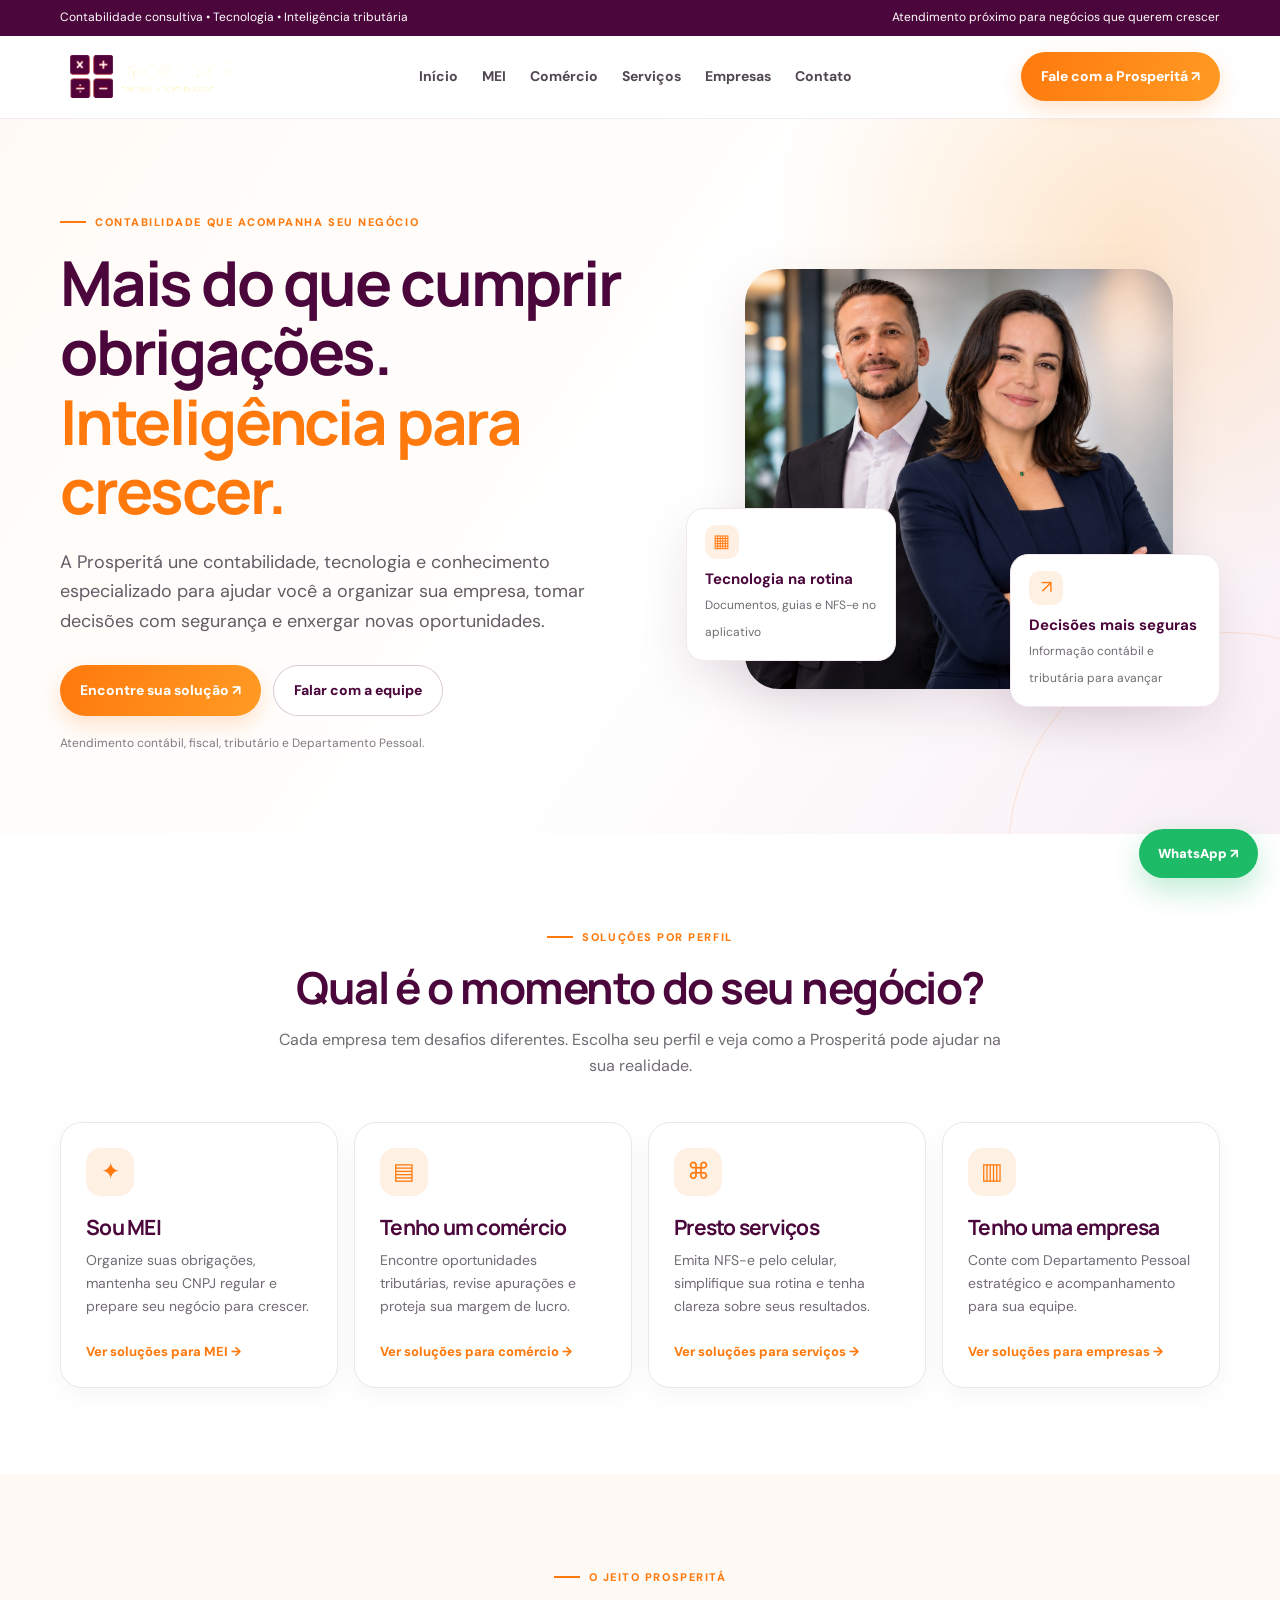
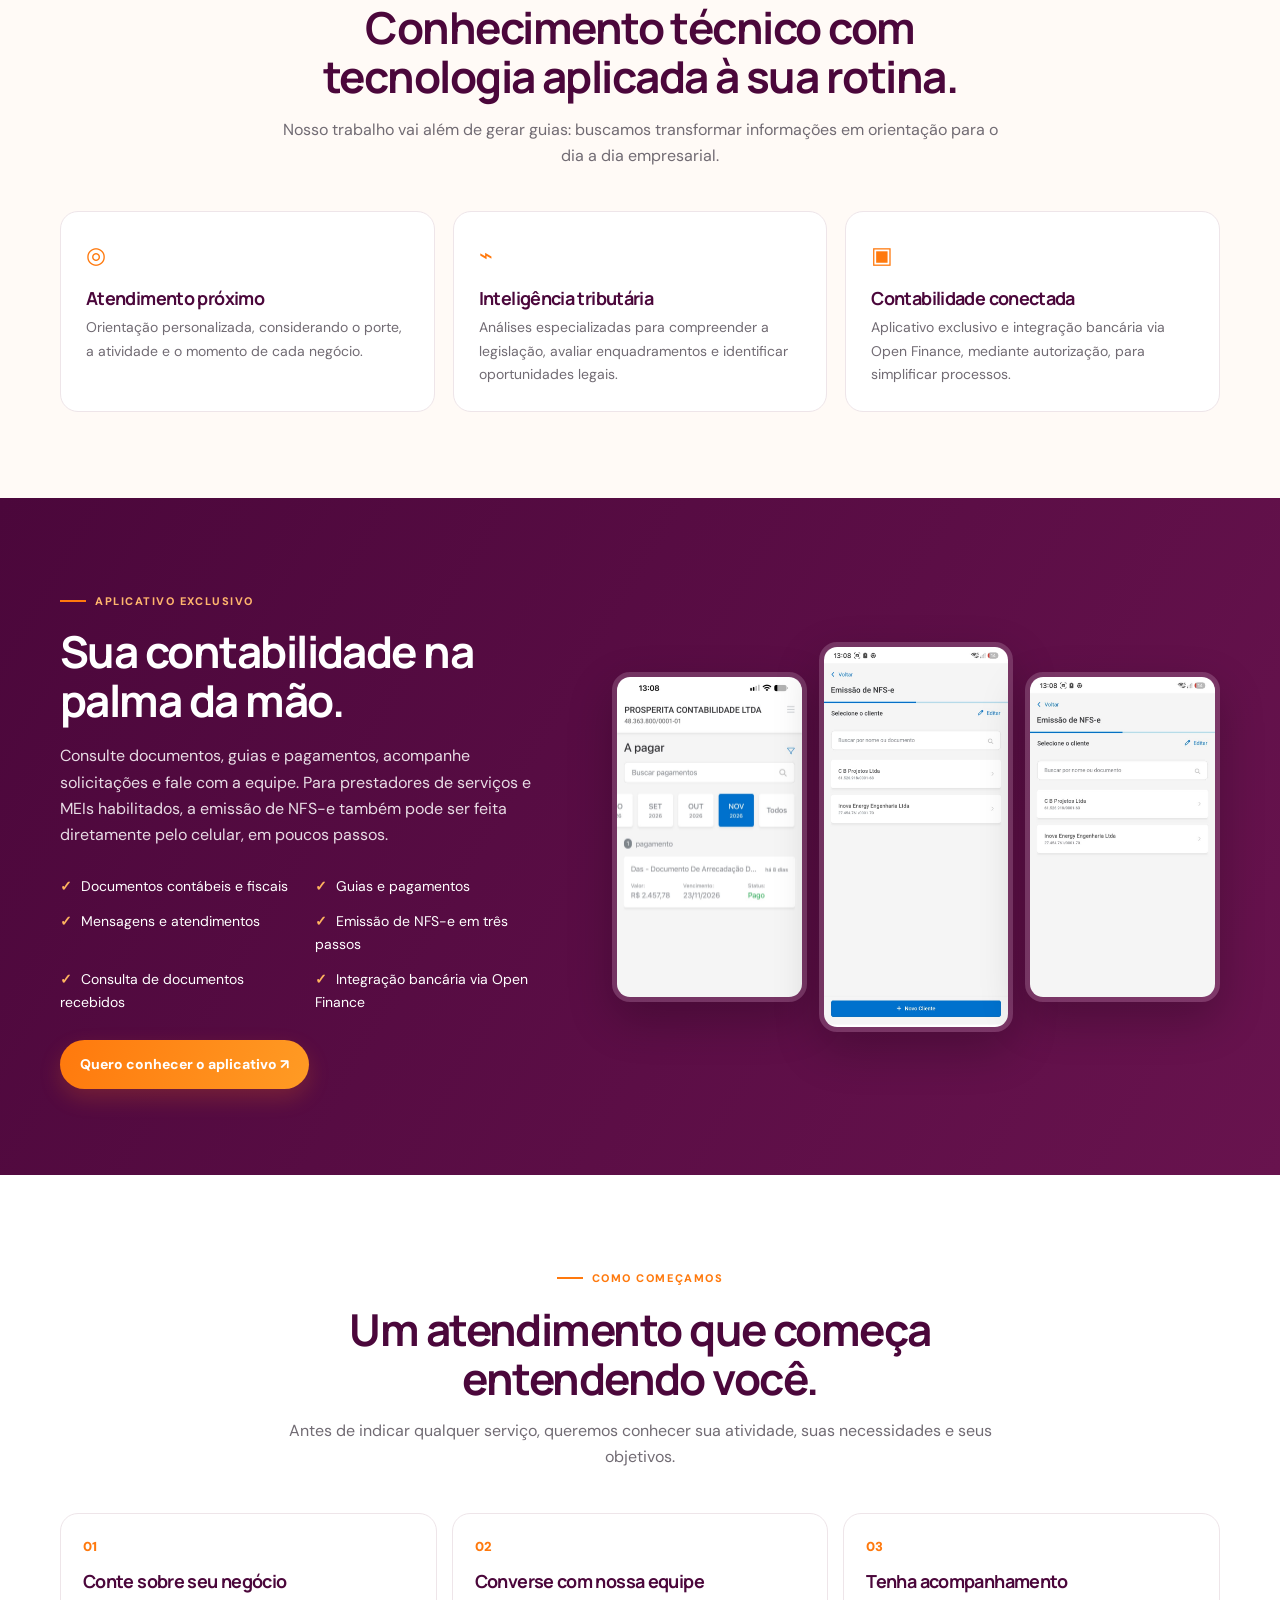
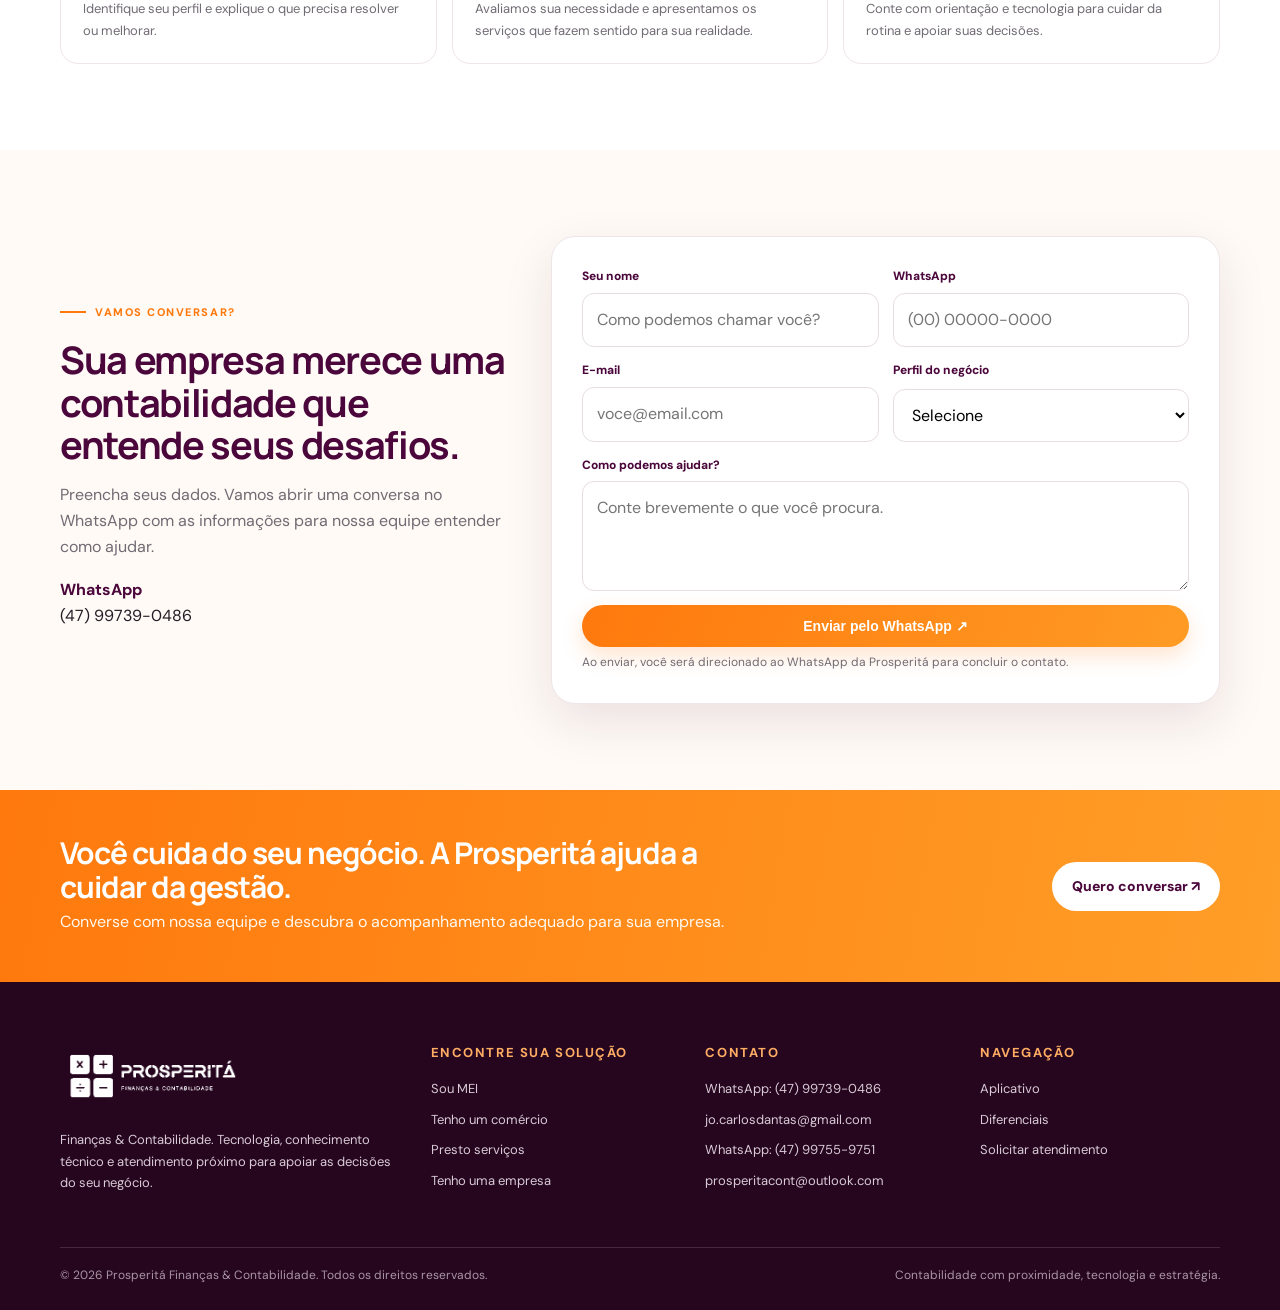
==== index.html @ 07920419 "Add files via upload" ====
<!doctype html><html lang="pt-BR"><head><meta charset="utf-8"><meta name="viewport" content="width=device-width,initial-scale=1"><meta name="description" content="Contabilidade, inteligência tributária, tecnologia e Departamento Pessoal para MEI, comércio, prestadores de serviços e empresas."><title>Contabilidade consultiva para negócios | Prosperitá</title><link rel="stylesheet" href="assets/style.css"></head><body><div class="topbar"><div class="container"><span>Contabilidade consultiva • Tecnologia • Inteligência tributária</span><span>Atendimento próximo para negócios que querem crescer</span></div></div><header class="site-header"><div class="container nav"><a class="brand" href="index.html"><img src="assets/logo-prosperita.png" alt="Prosperitá Finanças & Contabilidade"></a><button class="menu-toggle" aria-label="Abrir menu" aria-expanded="false">☰</button><nav class="nav-links"><a href="index.html">Início</a><a href="mei.html">MEI</a><a href="comercio.html">Comércio</a><a href="servicos.html">Serviços</a><a href="empresas.html">Empresas</a><a href="index.html#contato">Contato</a></nav><a class="nav-cta" href="index.html#contato">Fale com a Prosperitá ↗</a></div></header><main><section class="hero"><div class="container hero-grid"><div><div class="eyebrow">Contabilidade que acompanha seu negócio</div><h1>Mais do que cumprir obrigações. <em>Inteligência para crescer.</em></h1><p>A Prosperitá une contabilidade, tecnologia e conhecimento especializado para ajudar você a organizar sua empresa, tomar decisões com segurança e enxergar novas oportunidades.</p><div class="hero-actions"><a class="btn btn-orange" href="#publicos">Encontre sua solução ↗</a><a class="btn btn-outline" href="#contato">Falar com a equipe</a></div><div class="hero-note">Atendimento contábil, fiscal, tributário e Departamento Pessoal.</div></div><div class="hero-art"><img class="portrait" src="assets/equipe-prosperita.jpg" alt="Profissionais da Prosperitá"><div class="float-card one"><div class="float-icon">▦</div><strong>Tecnologia na rotina</strong><span>Documentos, guias e NFS-e no aplicativo</span></div><div class="float-card two"><div class="float-icon">↗</div><strong>Decisões mais seguras</strong><span>Informação contábil e tributária para avançar</span></div></div></div></section>
<section class="section" id="publicos"><div class="container"><div class="section-head"><div class="eyebrow">Soluções por perfil</div><h2>Qual é o momento do seu negócio?</h2><p>Cada empresa tem desafios diferentes. Escolha seu perfil e veja como a Prosperitá pode ajudar na sua realidade.</p></div><div class="audience-grid"><a class="audience-card" href="mei.html"><div class="audience-icon">✦</div><h3>Sou MEI</h3><p>Organize suas obrigações, mantenha seu CNPJ regular e prepare seu negócio para crescer.</p><span class="arrow-link">Ver soluções para MEI →</span></a><a class="audience-card" href="comercio.html"><div class="audience-icon">▤</div><h3>Tenho um comércio</h3><p>Encontre oportunidades tributárias, revise apurações e proteja sua margem de lucro.</p><span class="arrow-link">Ver soluções para comércio →</span></a><a class="audience-card" href="servicos.html"><div class="audience-icon">⌘</div><h3>Presto serviços</h3><p>Emita NFS-e pelo celular, simplifique sua rotina e tenha clareza sobre seus resultados.</p><span class="arrow-link">Ver soluções para serviços →</span></a><a class="audience-card" href="empresas.html"><div class="audience-icon">▥</div><h3>Tenho uma empresa</h3><p>Conte com Departamento Pessoal estratégico e acompanhamento para sua equipe.</p><span class="arrow-link">Ver soluções para empresas →</span></a></div></div></section>
<section class="section section-soft" id="diferenciais"><div class="container"><div class="section-head"><div class="eyebrow">O jeito Prosperitá</div><h2>Conhecimento técnico com tecnologia aplicada à sua rotina.</h2><p>Nosso trabalho vai além de gerar guias: buscamos transformar informações em orientação para o dia a dia empresarial.</p></div><div class="feature-grid"><article class="feature"><div class="mini-icon">◎</div><h3>Atendimento próximo</h3><p>Orientação personalizada, considerando o porte, a atividade e o momento de cada negócio.</p></article><article class="feature"><div class="mini-icon">⌁</div><h3>Inteligência tributária</h3><p>Análises especializadas para compreender a legislação, avaliar enquadramentos e identificar oportunidades legais.</p></article><article class="feature"><div class="mini-icon">▣</div><h3>Contabilidade conectada</h3><p>Aplicativo exclusivo e integração bancária via Open Finance, mediante autorização, para simplificar processos.</p></article></div></div></section>
<section class="section app-section" id="aplicativo"><div class="container app-grid"><div class="app-copy"><div class="eyebrow" style="color:#ffb56d">Aplicativo exclusivo</div><h2>Sua contabilidade na palma da mão.</h2><p>Consulte documentos, guias e pagamentos, acompanhe solicitações e fale com a equipe. Para prestadores de serviços e MEIs habilitados, a emissão de NFS-e também pode ser feita diretamente pelo celular, em poucos passos.</p><div class="app-list"><span>Documentos contábeis e fiscais</span><span>Guias e pagamentos</span><span>Mensagens e atendimentos</span><span>Emissão de NFS-e em três passos</span><span>Consulta de documentos recebidos</span><span>Integração bancária via Open Finance</span></div><a class="btn btn-orange" href="#contato">Quero conhecer o aplicativo ↗</a></div><div class="screens"><img src="assets/app-dashboard.jpg" alt="Tela inicial do aplicativo Prosperitá"><img src="assets/app-invoice-steps.jpg" alt="Etapas simplificadas de emissão de nota fiscal"><img src="assets/app-documents.jpg" alt="Tela de documentos recebidos no aplicativo"></div></div></section>
<section class="section"><div class="container"><div class="section-head"><div class="eyebrow">Como começamos</div><h2>Um atendimento que começa entendendo você.</h2><p>Antes de indicar qualquer serviço, queremos conhecer sua atividade, suas necessidades e seus objetivos.</p></div><div class="steps"><article class="step"><h3>Conte sobre seu negócio</h3><p>Identifique seu perfil e explique o que precisa resolver ou melhorar.</p></article><article class="step"><h3>Converse com nossa equipe</h3><p>Avaliamos sua necessidade e apresentamos os serviços que fazem sentido para sua realidade.</p></article><article class="step"><h3>Tenha acompanhamento</h3><p>Conte com orientação e tecnologia para cuidar da rotina e apoiar suas decisões.</p></article></div></div></section>
<section class="section section-soft" id="contato"><div class="container" style="display:grid;grid-template-columns:.8fr 1.2fr;gap:45px;align-items:center"><div><div class="eyebrow">Vamos conversar?</div><h2 style="font-size:38px;color:var(--purple);margin:0 0 15px">Sua empresa merece uma contabilidade que entende seus desafios.</h2><p style="color:var(--muted)">Preencha seus dados. Vamos abrir uma conversa no WhatsApp com as informações para nossa equipe entender como ajudar.</p><p><strong style="color:var(--purple)">WhatsApp</strong><br><a href="https://wa.me/5547997390486">(47) 99739-0486</a></p></div><form class="form-wrap" data-wa-form><div class="form-grid"><div class="field"><label>Seu nome</label><input name="nome" required placeholder="Como podemos chamar você?"></div><div class="field"><label>WhatsApp</label><input name="telefone" required placeholder="(00) 00000-0000"></div><div class="field"><label>E-mail</label><input name="email" type="email" placeholder="voce@email.com"></div><div class="field"><label>Perfil do negócio</label><select name="perfil" required><option value="">Selecione</option><option>MEI</option><option>Comércio</option><option>Prestador de serviços</option><option>Pequena ou média empresa</option></select></div><div class="field full"><label>Como podemos ajudar?</label><textarea name="mensagem" placeholder="Conte brevemente o que você procura."></textarea></div><div class="field full"><button class="btn btn-orange" type="submit">Enviar pelo WhatsApp ↗</button><span class="form-note">Ao enviar, você será direcionado ao WhatsApp da Prosperitá para concluir o contato.</span></div></div></form></div></section></main><section class="quote-band"><div class="container"><div><h2>Você cuida do seu negócio. A Prosperitá ajuda a cuidar da gestão.</h2><p>Converse com nossa equipe e descubra o acompanhamento adequado para sua empresa.</p></div><a class="btn" href="index.html#contato">Quero conversar ↗</a></div></section><footer class="footer"><div class="container"><div class="footer-grid"><div><img class="footer-logo" src="assets/logo-prosperita.png" alt="Prosperitá"><p>Finanças & Contabilidade. Tecnologia, conhecimento técnico e atendimento próximo para apoiar as decisões do seu negócio.</p></div><div><h4>Encontre sua solução</h4><div class="footer-links"><a href="mei.html">Sou MEI</a><a href="comercio.html">Tenho um comércio</a><a href="servicos.html">Presto serviços</a><a href="empresas.html">Tenho uma empresa</a></div></div><div><h4>Contato</h4><div class="footer-links"><a href="https://wa.me/5547997390486">WhatsApp: (47) 99739-0486</a><a href="mailto:jo.carlosdantas@gmail.com">jo.carlosdantas@gmail.com</a><a href="https://wa.me/5547997559751">WhatsApp: (47) 99755-9751</a><a href="mailto:prosperitacont@outlook.com">prosperitacont@outlook.com</a></div></div><div><h4>Navegação</h4><div class="footer-links"><a href="index.html#aplicativo">Aplicativo</a><a href="index.html#diferenciais">Diferenciais</a><a href="index.html#contato">Solicitar atendimento</a></div></div></div><div class="copyright"><span>© <span data-year></span> Prosperitá Finanças & Contabilidade. Todos os direitos reservados.</span><span>Contabilidade com proximidade, tecnologia e estratégia.</span></div></div></footer><a class="whatsapp-float" href="https://wa.me/5547997390486?text=Ol%C3%A1%2C%20gostaria%20de%20conhecer%20os%20servi%C3%A7os%20da%20Prosperit%C3%A1." target="_blank" rel="noopener">WhatsApp ↗</a><script src="assets/site.js"></script></body></html>
---- assets/style.css ----
@import url('https://fonts.googleapis.com/css2?family=DM+Sans:wght@400;500;600;700;800&family=Manrope:wght@400;500;600;700;800&display=swap');
:root{--purple:#4b073b;--purple2:#68134e;--orange:#ff790d;--orange2:#ff9b24;--ink:#241c25;--muted:#716b73;--paper:#fffaf6;--line:#eee5e9;--white:#fff;--shadow:0 18px 50px rgba(56,14,44,.10);--radius:22px}*{box-sizing:border-box}html{scroll-behavior:smooth}body{margin:0;font-family:'DM Sans',sans-serif;color:var(--ink);background:#fff;line-height:1.65}a{color:inherit;text-decoration:none}img{max-width:100%;display:block}.container{width:min(1160px,calc(100% - 44px));margin:auto}.topbar{background:var(--purple);color:#fff;font-size:12px;padding:8px 0}.topbar .container{display:flex;justify-content:space-between;gap:18px}.site-header{position:sticky;top:0;z-index:30;background:rgba(255,255,255,.94);backdrop-filter:blur(16px);border-bottom:1px solid rgba(75,7,59,.08)}.nav{height:82px;display:flex;align-items:center;justify-content:space-between;gap:25px}.brand img{width:190px;height:auto}.nav-links{display:flex;align-items:center;gap:24px;font-size:14px;font-weight:700}.nav-links a{color:#514751}.nav-links a:hover,.nav-links a.active{color:var(--orange)}.nav-cta,.btn{display:inline-flex;align-items:center;justify-content:center;gap:9px;padding:13px 20px;border-radius:999px;font-weight:800;font-size:14px;transition:.2s;border:0;cursor:pointer}.nav-cta,.btn-orange{background:linear-gradient(110deg,var(--orange),var(--orange2));color:#fff;box-shadow:0 9px 22px rgba(255,121,13,.2)}.btn-purple{background:var(--purple);color:#fff}.btn-outline{border:1px solid rgba(75,7,59,.2);color:var(--purple);background:#fff}.btn:hover,.nav-cta:hover{transform:translateY(-2px);filter:brightness(1.03)}.menu-toggle{display:none;border:0;background:none;font-size:26px;color:var(--purple)}.hero{position:relative;overflow:hidden;background:radial-gradient(circle at 88% 18%,rgba(255,155,36,.22),transparent 28%),linear-gradient(125deg,#fffaf6 0%,#fff 55%,#f8eef4 100%);padding:86px 0 80px}.hero:after{content:'';position:absolute;width:440px;height:440px;border:1px solid rgba(255,121,13,.16);border-radius:50%;right:-170px;bottom:-240px}.hero-grid{display:grid;grid-template-columns:1.05fr .95fr;gap:60px;align-items:center;position:relative;z-index:1}.eyebrow{display:inline-flex;align-items:center;gap:9px;text-transform:uppercase;letter-spacing:.14em;font-size:11px;font-weight:800;color:var(--orange);margin-bottom:17px}.eyebrow:before{content:'';width:26px;height:2px;background:var(--orange)}h1,h2,h3{font-family:Manrope,sans-serif;line-height:1.12;letter-spacing:-.035em}h1{font-size:clamp(38px,5vw,62px);margin:0 0 22px;color:var(--purple)}h1 em{font-style:normal;color:var(--orange)}.hero p{font-size:18px;color:#645b64;max-width:600px;margin:0 0 28px}.hero-actions{display:flex;gap:12px;flex-wrap:wrap}.hero-note{font-size:12px;color:#817982;margin-top:18px}.hero-art{position:relative;min-height:420px;display:flex;align-items:center;justify-content:center}.hero-art .portrait{width:82%;height:420px;object-fit:cover;object-position:center 28%;border-radius:34px;box-shadow:var(--shadow)}.float-card{position:absolute;background:#fff;border:1px solid #f2e8ed;border-radius:18px;padding:16px 18px;box-shadow:var(--shadow);max-width:210px}.float-card strong{display:block;color:var(--purple);font-size:15px}.float-card span{font-size:12px;color:var(--muted)}.float-card.one{left:-12px;bottom:28px}.float-card.two{right:0;top:auto;bottom:-18px}.float-icon{width:34px;height:34px;border-radius:11px;background:#fff0e4;color:var(--orange);display:grid;place-items:center;font-size:18px;margin-bottom:8px}.section{padding:86px 0}.section-soft{background:var(--paper)}.section-purple{background:var(--purple);color:#fff}.section-head{max-width:740px;margin:0 auto 42px;text-align:center}.section-head h2{font-size:clamp(30px,4vw,44px);color:var(--purple);margin:0 0 15px}.section-purple .section-head h2{color:#fff}.section-head p{color:var(--muted);font-size:16px;margin:0}.section-purple .section-head p{color:#e8dce5}.audience-grid{display:grid;grid-template-columns:repeat(4,1fr);gap:16px}.audience-card{background:#fff;border:1px solid var(--line);border-radius:var(--radius);padding:25px;box-shadow:0 8px 25px rgba(56,14,44,.04);display:flex;flex-direction:column;min-height:260px;transition:.25s}.audience-card:hover{transform:translateY(-6px);box-shadow:var(--shadow);border-color:#f6c59d}.audience-icon{width:48px;height:48px;border-radius:15px;background:#fff0e4;color:var(--orange);display:grid;place-items:center;font-size:23px;margin-bottom:20px}.audience-card h3{font-size:21px;color:var(--purple);margin:0 0 10px}.audience-card p{font-size:14px;color:var(--muted);margin:0 0 22px}.arrow-link{margin-top:auto;color:var(--orange);font-size:13px;font-weight:800}.feature-grid{display:grid;grid-template-columns:repeat(3,1fr);gap:18px}.feature{padding:25px;border-radius:18px;background:#fff;border:1px solid var(--line)}.feature h3{font-size:18px;color:var(--purple);margin:13px 0 8px}.feature p{font-size:14px;color:var(--muted);margin:0}.feature .mini-icon{font-size:23px;color:var(--orange)}.app-section{background:linear-gradient(120deg,#4b073b,#68134e);color:#fff;overflow:hidden}.app-grid{display:grid;grid-template-columns:.9fr 1.1fr;gap:55px;align-items:center}.app-copy h2{font-size:clamp(30px,4vw,44px);margin:0 0 18px}.app-copy p{color:#e8dce5}.app-list{display:grid;grid-template-columns:1fr 1fr;gap:12px;margin:26px 0}.app-list span{font-size:14px;color:#fff}.app-list span:before{content:'✓';color:#ffb45f;font-weight:900;margin-right:9px}.screens{display:grid;grid-template-columns:repeat(3,1fr);gap:12px;align-items:center}.screens img{width:100%;height:330px;object-fit:cover;object-position:top;border-radius:18px;border:5px solid rgba(255,255,255,.16);box-shadow:0 18px 45px rgba(0,0,0,.22)}.screens img:nth-child(2){height:390px}.quote-band{background:linear-gradient(100deg,var(--orange),#ff9e28);padding:46px 0;color:#fff}.quote-band .container{display:flex;align-items:center;justify-content:space-between;gap:30px}.quote-band h2{font-size:30px;margin:0;max-width:700px}.quote-band p{margin:6px 0 0;color:#fff8ef}.quote-band .btn{background:#fff;color:var(--purple);white-space:nowrap}.footer{background:#26051f;color:#fff;padding:60px 0 25px}.footer-grid{display:grid;grid-template-columns:1.4fr 1fr 1fr 1fr;gap:35px}.footer-logo{width:190px;filter:brightness(0) invert(1);margin-bottom:18px}.footer p,.footer a{font-size:13px;color:#d8cbd5}.footer h4{font-size:13px;text-transform:uppercase;letter-spacing:.12em;color:#ffad63;margin:0 0 15px}.footer-links{display:grid;gap:9px}.copyright{border-top:1px solid rgba(255,255,255,.14);margin-top:40px;padding-top:18px;color:#a996a5;font-size:12px;display:flex;justify-content:space-between;gap:20px}.page-hero{background:linear-gradient(120deg,#fff8f1,#fff 55%,#f7edf4);padding:72px 0 58px}.page-hero-grid{display:grid;grid-template-columns:1fr .65fr;gap:55px;align-items:center}.page-hero h1{font-size:clamp(36px,4.5vw,55px)}.page-hero p{font-size:17px;color:var(--muted);max-width:700px}.page-hero .tagline{color:var(--purple);font-weight:800;font-size:18px}.page-hero .visual{background:#fff;border:1px solid var(--line);border-radius:26px;padding:28px;box-shadow:var(--shadow)}.visual .visual-label{font-size:11px;letter-spacing:.12em;text-transform:uppercase;color:var(--orange);font-weight:800}.visual h3{font-size:24px;color:var(--purple);margin:12px 0}.visual p{font-size:14px;margin:0}.breadcrumbs{font-size:12px;color:#887d86;margin-bottom:20px}.content-grid{display:grid;grid-template-columns:repeat(2,1fr);gap:18px}.service-card{border:1px solid var(--line);border-radius:18px;padding:24px;background:#fff}.service-card h3{color:var(--purple);font-size:19px;margin:0 0 9px}.service-card p{font-size:14px;color:var(--muted);margin:0 0 12px}.service-card ul{padding-left:18px;margin:10px 0 0;color:#625a62;font-size:14px}.service-card li{margin:5px 0}.callout{padding:34px;border-radius:24px;background:#fff4e9;border:1px solid #ffe0c5;display:grid;grid-template-columns:1fr auto;gap:25px;align-items:center}.callout h2{font-size:27px;color:var(--purple);margin:0 0 10px}.callout p{margin:0;color:#675d66}.steps{display:grid;grid-template-columns:repeat(3,1fr);gap:15px;counter-reset:step}.step{border:1px solid var(--line);border-radius:18px;padding:22px}.step:before{counter-increment:step;content:'0' counter(step);display:block;color:var(--orange);font-weight:900;font-size:13px;margin-bottom:14px}.step h3{color:var(--purple);font-size:18px;margin:0 0 7px}.step p{font-size:13px;color:var(--muted);margin:0}.person-grid{display:grid;grid-template-columns:.7fr 1.3fr;gap:40px;align-items:center}.person-grid img{width:100%;max-height:450px;object-fit:cover;object-position:center 20%;border-radius:24px;box-shadow:var(--shadow)}.person-grid h2{font-size:34px;color:var(--purple);margin:0 0 15px}.person-grid p{color:var(--muted)}.form-wrap{background:#fff;border:1px solid var(--line);border-radius:24px;padding:30px;box-shadow:var(--shadow)}.form-grid{display:grid;grid-template-columns:1fr 1fr;gap:14px}.field{display:grid;gap:6px}.field.full{grid-column:1/-1}.field label{font-size:12px;font-weight:800;color:var(--purple)}.field input,.field select,.field textarea{width:100%;padding:13px 14px;border:1px solid #e6dce3;border-radius:12px;font:inherit;background:#fff}.field textarea{min-height:110px;resize:vertical}.form-note{font-size:12px;color:var(--muted)}.whatsapp-float{position:fixed;right:22px;bottom:22px;z-index:25;background:#1dbb67;color:#fff;border-radius:50px;padding:14px 19px;font-size:13px;font-weight:900;box-shadow:0 12px 30px rgba(29,187,103,.28)}.faq{max-width:850px;margin:auto}.faq details{border-bottom:1px solid var(--line);padding:18px 0}.faq summary{cursor:pointer;font-weight:800;color:var(--purple)}.faq p{color:var(--muted);font-size:14px}.disclaimer{font-size:12px;color:#877d85;margin-top:20px}.mobile-cta{display:none}
@media(max-width:900px){.nav-links{gap:12px;font-size:12px}.nav-cta{padding:11px 14px}.hero-grid,.app-grid,.page-hero-grid{grid-template-columns:1fr 1fr;gap:28px}.audience-grid{grid-template-columns:repeat(2,1fr)}.footer-grid{grid-template-columns:1fr 1fr}.hero-art{min-height:350px}.hero-art .portrait{height:350px}.screens img{height:260px}.screens img:nth-child(2){height:310px}}
@media(max-width:680px){.container{width:min(100% - 32px,540px)}.topbar{display:none}.nav{height:70px}.brand img{width:165px}.menu-toggle{display:block}.nav-links{display:none;position:absolute;top:70px;left:0;right:0;background:#fff;padding:20px 24px 25px;box-shadow:0 15px 25px rgba(0,0,0,.08);flex-direction:column;align-items:flex-start}.nav-links.open{display:flex}.nav-links a{font-size:15px}.nav-cta{display:none}.hero{padding:55px 0 58px}.hero-grid,.page-hero-grid,.app-grid,.person-grid{grid-template-columns:1fr}.hero h1{font-size:40px}.hero p{font-size:16px}.hero-art{min-height:310px;margin-top:5px}.hero-art .portrait{width:83%;height:310px}.float-card{padding:12px;max-width:170px}.float-card.one{left:0;bottom:8px}.float-card.two{right:0;top:auto;bottom:-8px}.section{padding:62px 0}.section-head{margin-bottom:30px}.section-head h2{font-size:32px}.audience-grid,.feature-grid,.content-grid,.steps{grid-template-columns:1fr}.audience-card{min-height:unset}.screens{gap:7px}.screens img{height:220px;border-width:3px;border-radius:12px}.screens img:nth-child(2){height:260px}.app-list{grid-template-columns:1fr}.quote-band .container{display:block}.quote-band h2{font-size:25px;margin-bottom:18px}.footer-grid{grid-template-columns:1fr 1fr;gap:26px}.copyright{display:block}.page-hero{padding:48px 0 40px}.page-hero h1{font-size:37px}.page-hero-grid{gap:22px}.callout{grid-template-columns:1fr;padding:25px}.callout h2{font-size:24px}.person-grid img{max-height:360px}.form-grid{grid-template-columns:1fr}.field.full{grid-column:auto}.whatsapp-float{right:12px;bottom:12px;padding:12px 15px}.mobile-cta{display:block}}
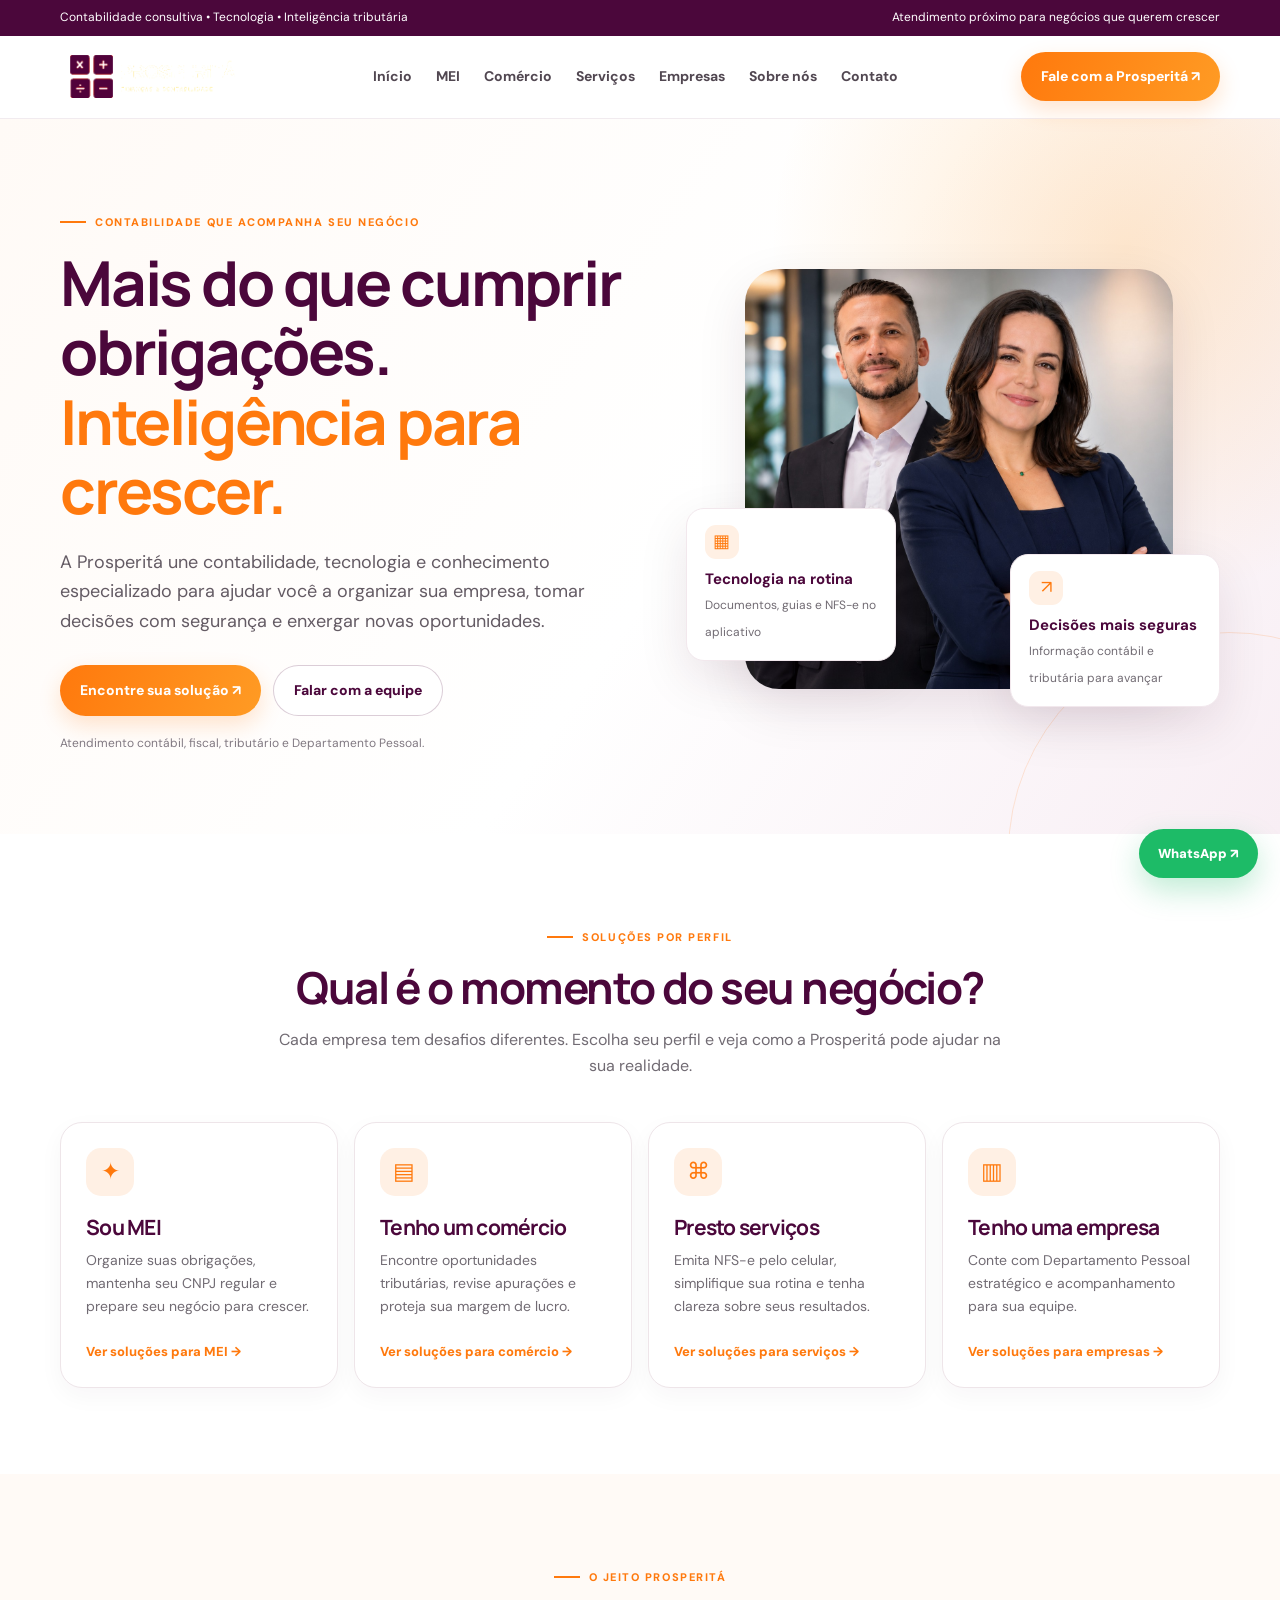
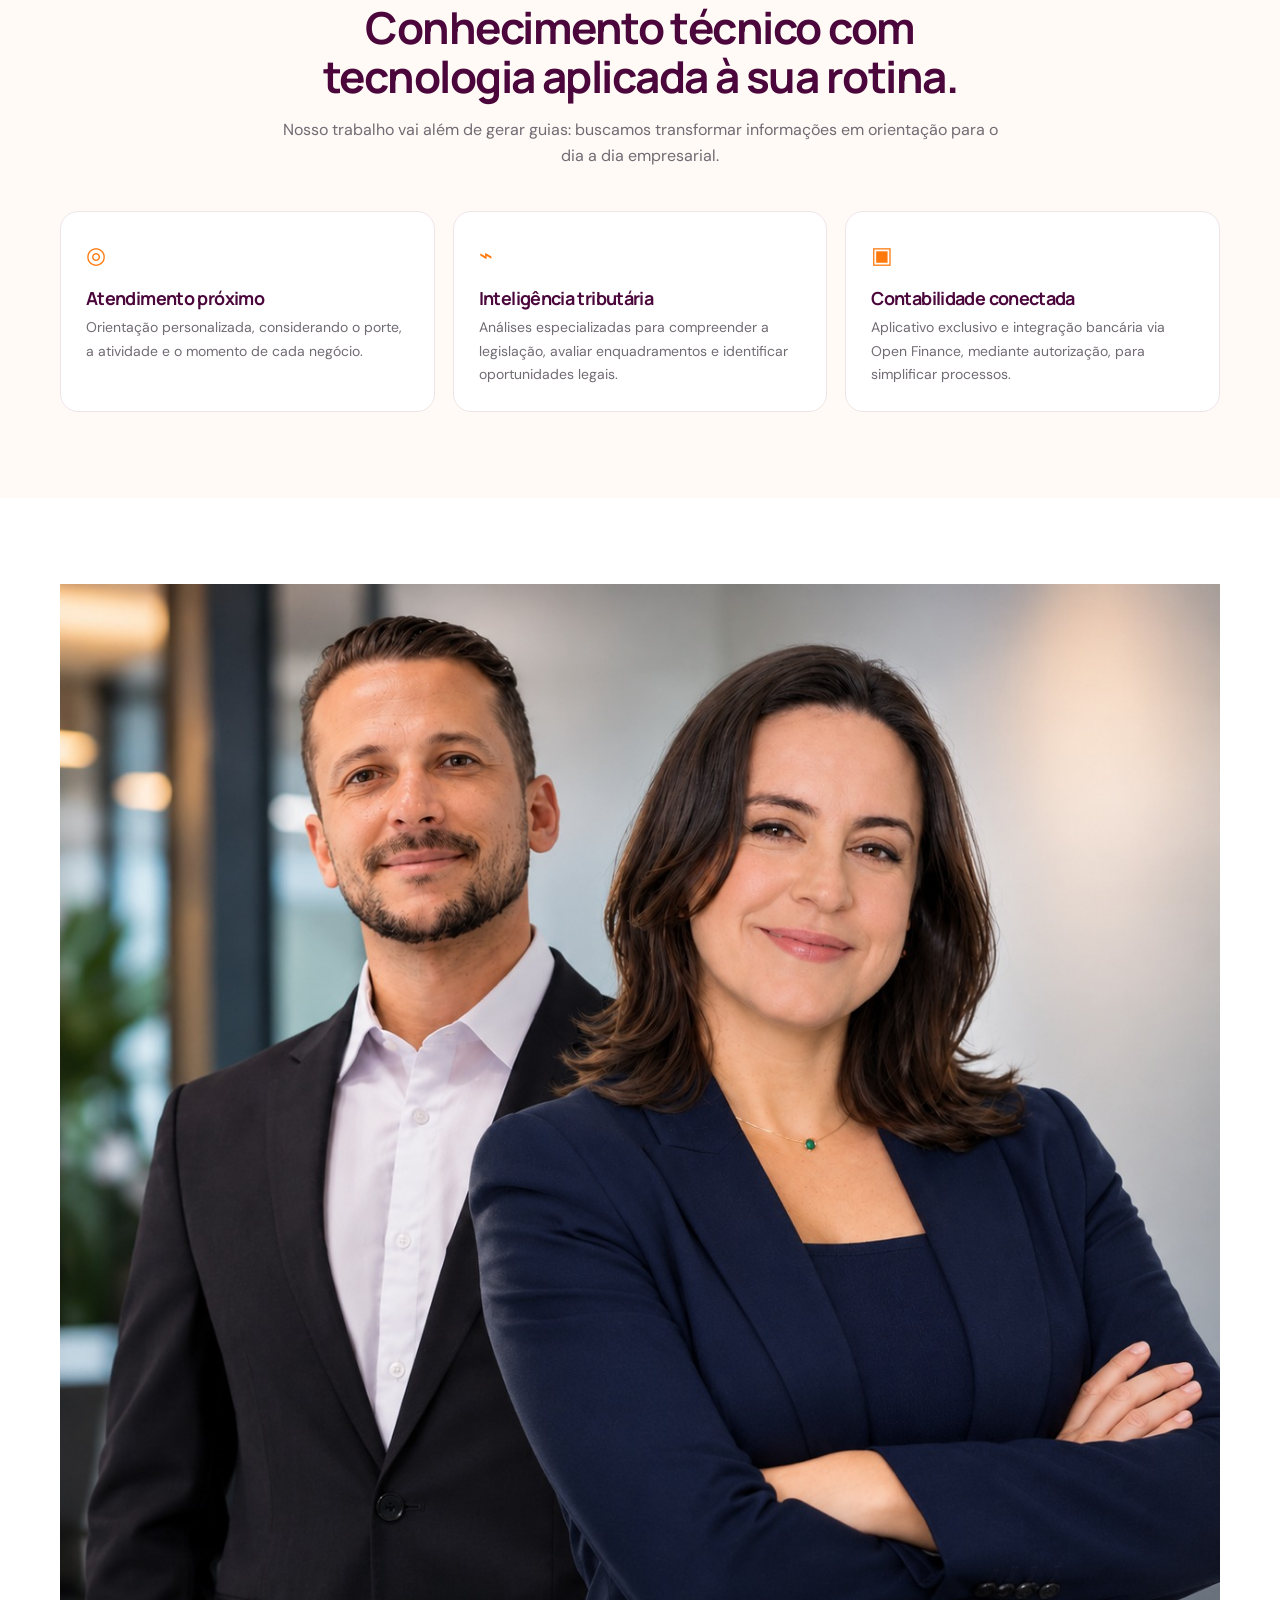
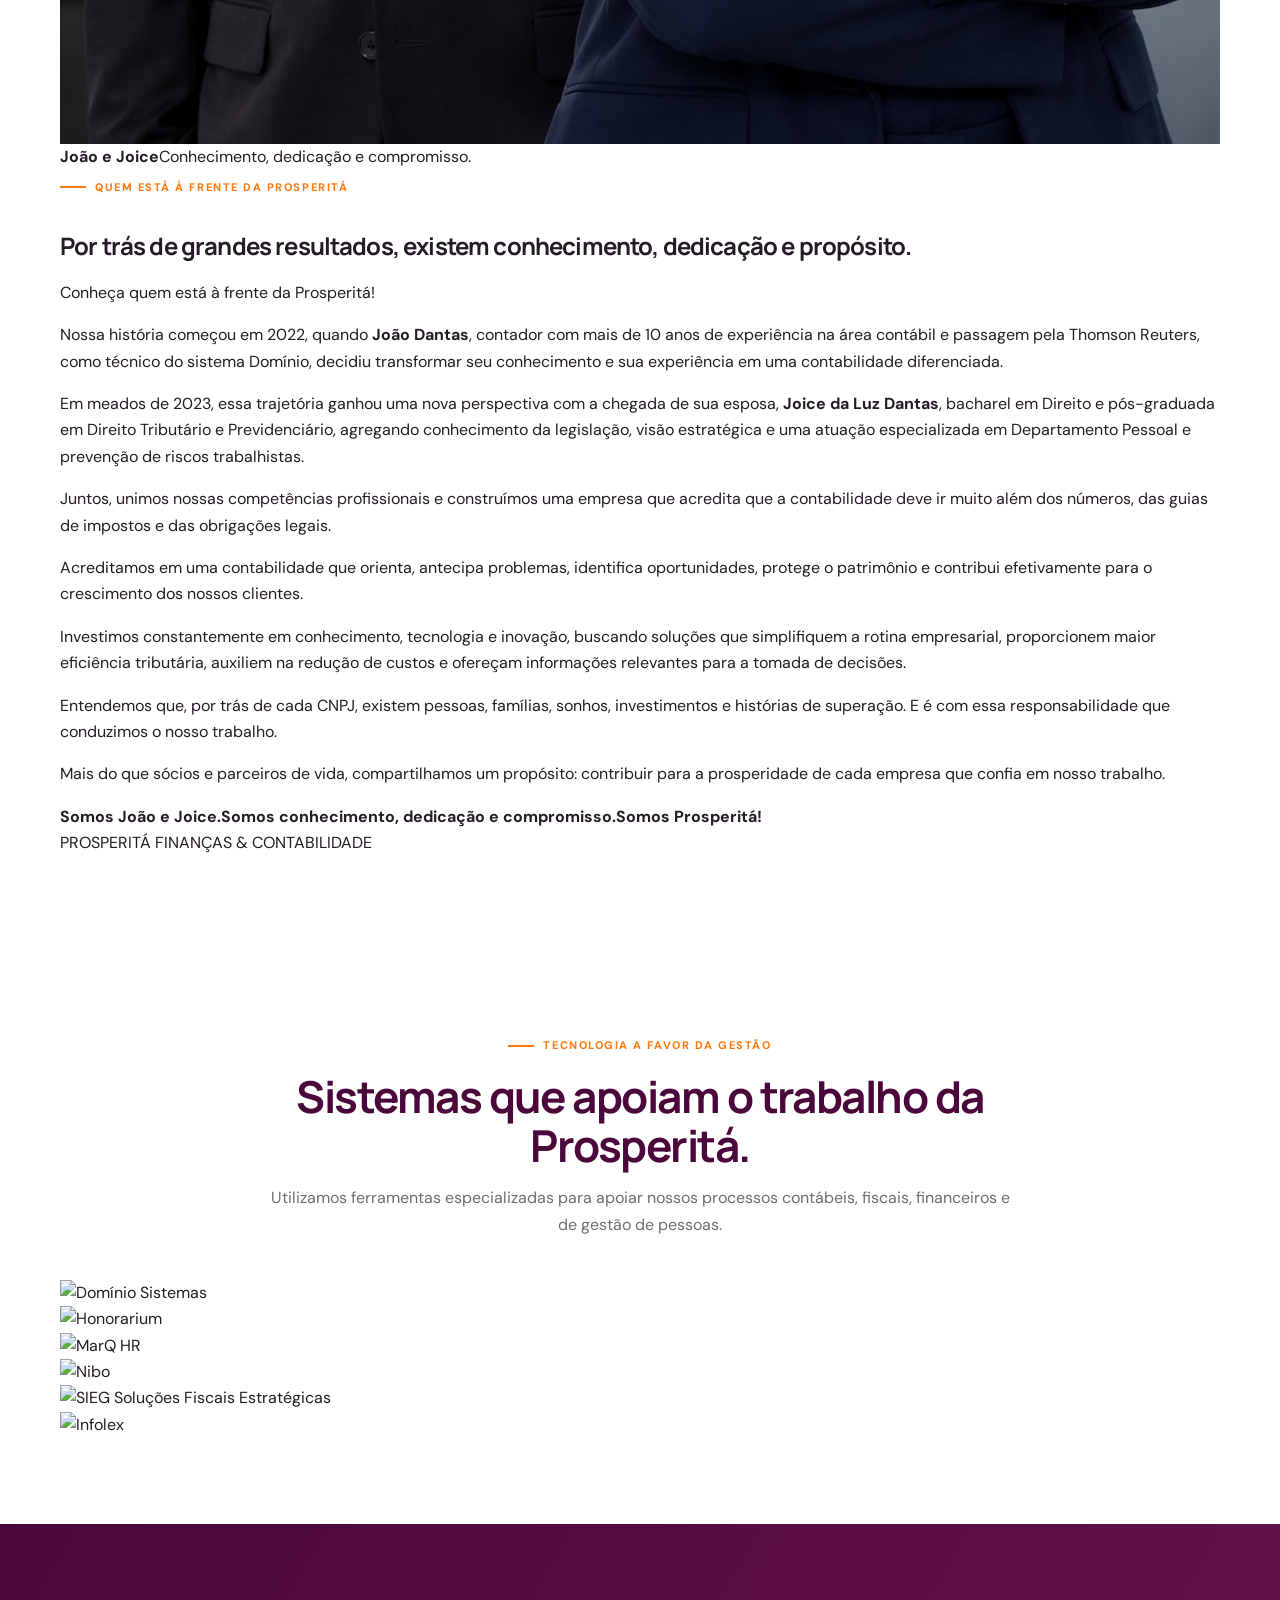
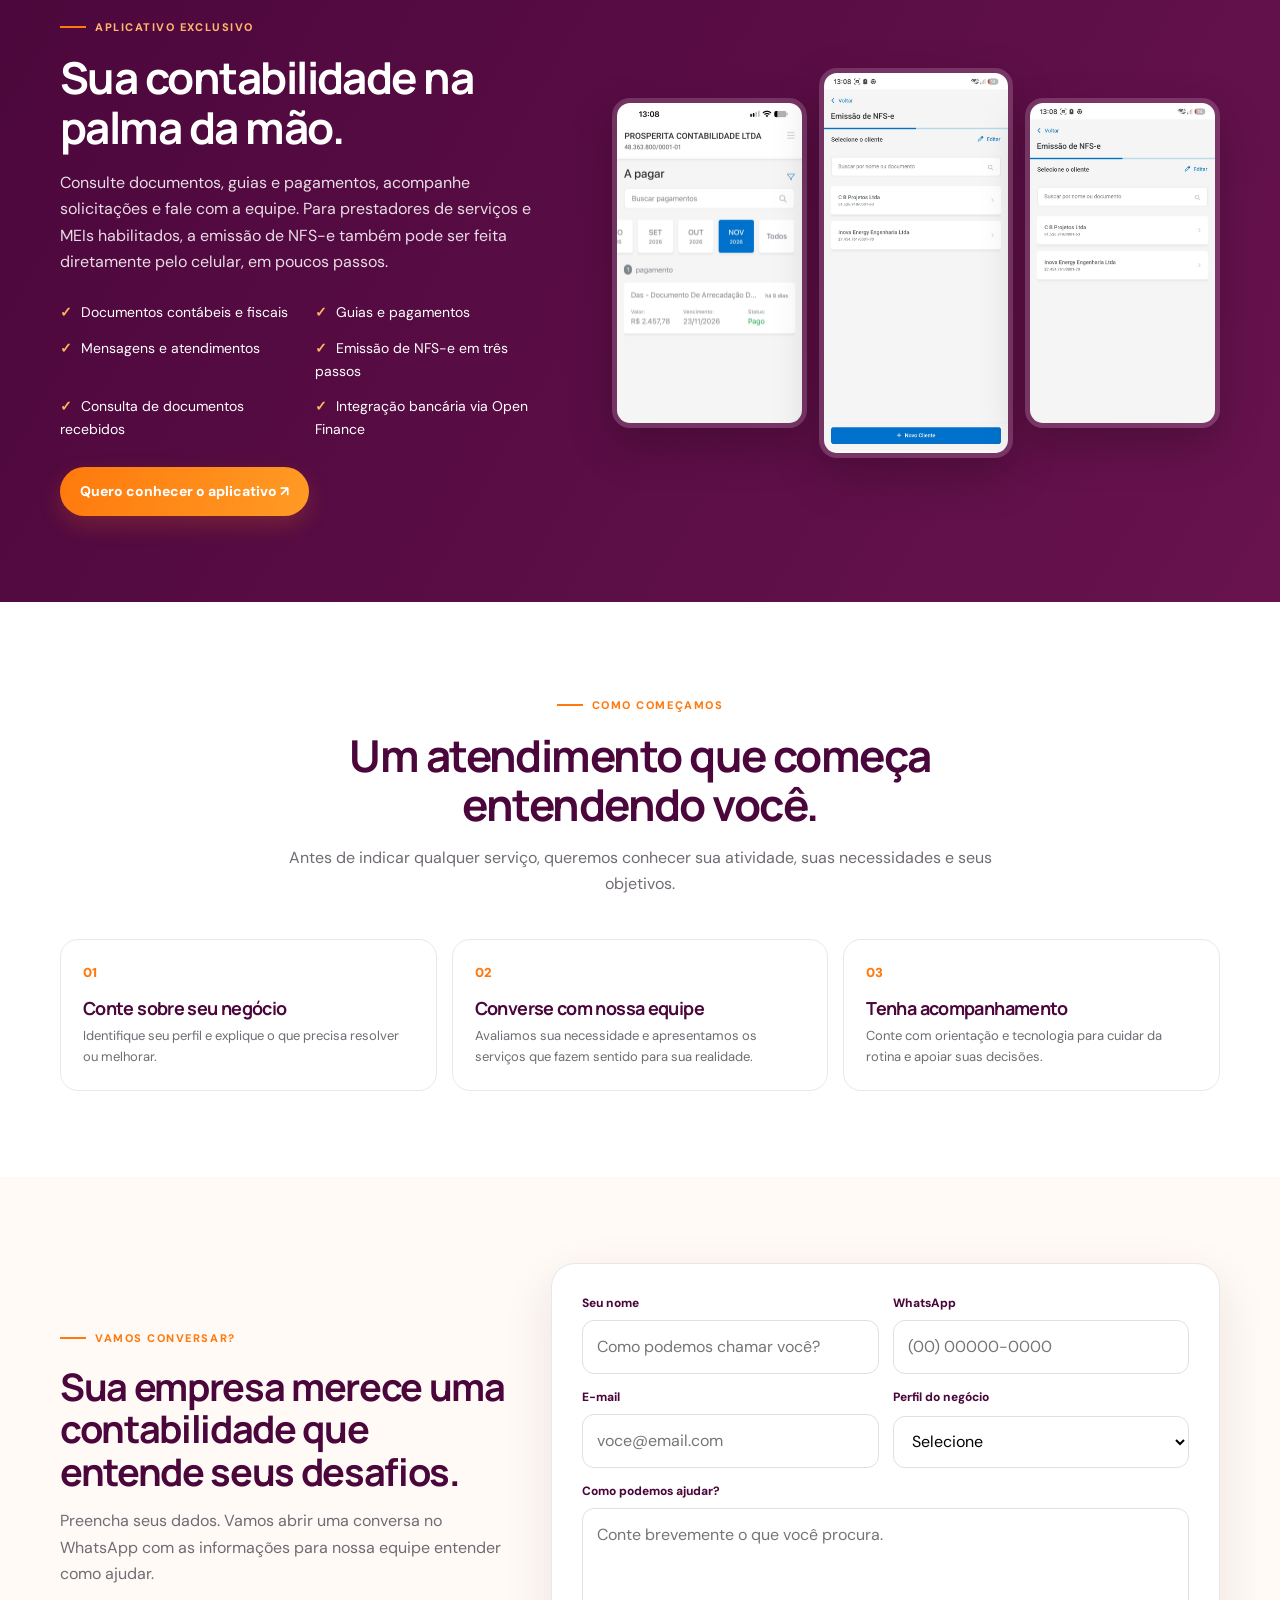
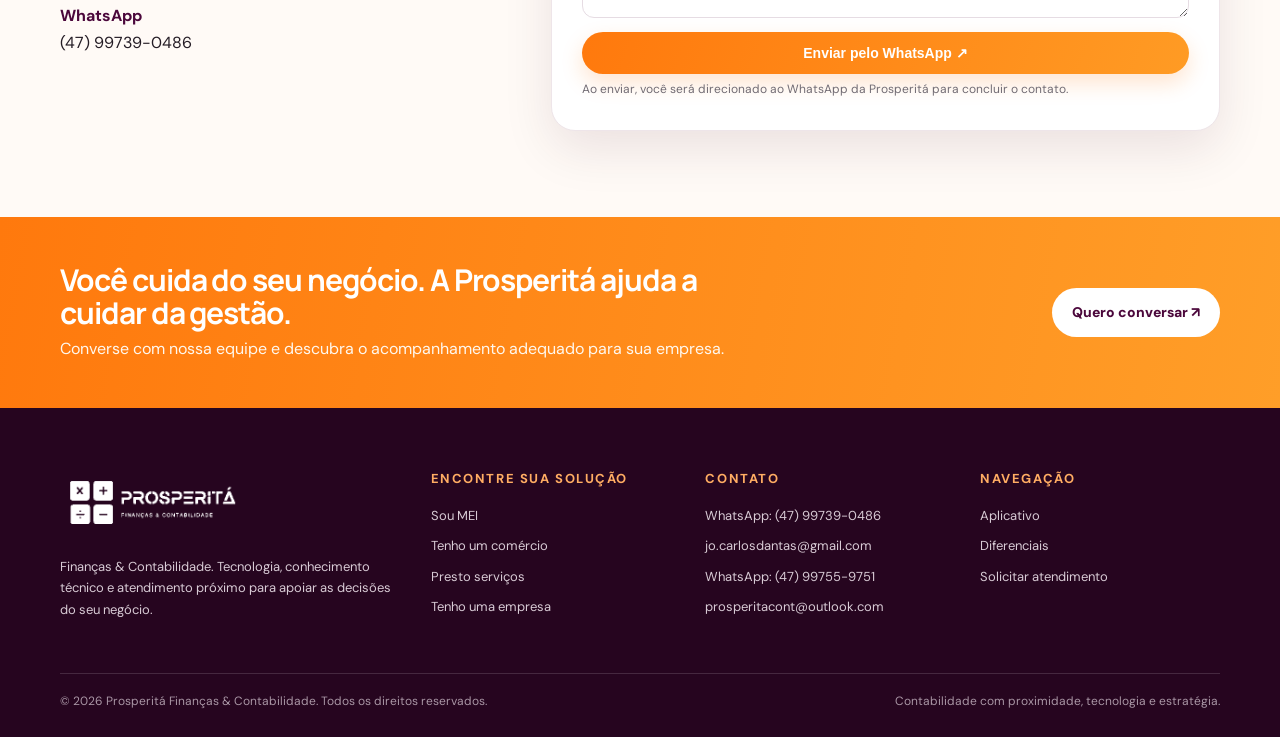
==== commit 11e6343f: "Add files via upload" ====
--- a/index.html
+++ b/index.html
@@ -1,6 +1,47 @@
-<!doctype html><html lang="pt-BR"><head><meta charset="utf-8"><meta name="viewport" content="width=device-width,initial-scale=1"><meta name="description" content="Contabilidade, inteligência tributária, tecnologia e Departamento Pessoal para MEI, comércio, prestadores de serviços e empresas."><title>Contabilidade consultiva para negócios | Prosperitá</title><link rel="stylesheet" href="assets/style.css"></head><body><div class="topbar"><div class="container"><span>Contabilidade consultiva • Tecnologia • Inteligência tributária</span><span>Atendimento próximo para negócios que querem crescer</span></div></div><header class="site-header"><div class="container nav"><a class="brand" href="index.html"><img src="assets/logo-prosperita.png" alt="Prosperitá Finanças & Contabilidade"></a><button class="menu-toggle" aria-label="Abrir menu" aria-expanded="false">☰</button><nav class="nav-links"><a href="index.html">Início</a><a href="mei.html">MEI</a><a href="comercio.html">Comércio</a><a href="servicos.html">Serviços</a><a href="empresas.html">Empresas</a><a href="index.html#contato">Contato</a></nav><a class="nav-cta" href="index.html#contato">Fale com a Prosperitá ↗</a></div></header><main><section class="hero"><div class="container hero-grid"><div><div class="eyebrow">Contabilidade que acompanha seu negócio</div><h1>Mais do que cumprir obrigações. <em>Inteligência para crescer.</em></h1><p>A Prosperitá une contabilidade, tecnologia e conhecimento especializado para ajudar você a organizar sua empresa, tomar decisões com segurança e enxergar novas oportunidades.</p><div class="hero-actions"><a class="btn btn-orange" href="#publicos">Encontre sua solução ↗</a><a class="btn btn-outline" href="#contato">Falar com a equipe</a></div><div class="hero-note">Atendimento contábil, fiscal, tributário e Departamento Pessoal.</div></div><div class="hero-art"><img class="portrait" src="assets/equipe-prosperita.jpg" alt="Profissionais da Prosperitá"><div class="float-card one"><div class="float-icon">▦</div><strong>Tecnologia na rotina</strong><span>Documentos, guias e NFS-e no aplicativo</span></div><div class="float-card two"><div class="float-icon">↗</div><strong>Decisões mais seguras</strong><span>Informação contábil e tributária para avançar</span></div></div></div></section>
+<!doctype html><html lang="pt-BR"><head><meta charset="utf-8"><meta name="viewport" content="width=device-width,initial-scale=1"><meta name="description" content="Contabilidade, inteligência tributária, tecnologia e Departamento Pessoal para MEI, comércio, prestadores de serviços e empresas."><title>Contabilidade consultiva para negócios | Prosperitá</title><link rel="stylesheet" href="assets/style.css"></head><body><div class="topbar"><div class="container"><span>Contabilidade consultiva • Tecnologia • Inteligência tributária</span><span>Atendimento próximo para negócios que querem crescer</span></div></div><header class="site-header"><div class="container nav"><a class="brand" href="index.html"><img src="assets/logo-prosperita.png" alt="Prosperitá Finanças & Contabilidade"></a><button class="menu-toggle" aria-label="Abrir menu" aria-expanded="false">☰</button><nav class="nav-links"><a href="index.html">Início</a><a href="mei.html">MEI</a><a href="comercio.html">Comércio</a><a href="servicos.html">Serviços</a><a href="empresas.html">Empresas</a><a href="index.html#sobre">Sobre nós</a><a href="index.html#contato">Contato</a></nav><a class="nav-cta" href="index.html#contato">Fale com a Prosperitá ↗</a></div></header><main><section class="hero"><div class="container hero-grid"><div><div class="eyebrow">Contabilidade que acompanha seu negócio</div><h1>Mais do que cumprir obrigações. <em>Inteligência para crescer.</em></h1><p>A Prosperitá une contabilidade, tecnologia e conhecimento especializado para ajudar você a organizar sua empresa, tomar decisões com segurança e enxergar novas oportunidades.</p><div class="hero-actions"><a class="btn btn-orange" href="#publicos">Encontre sua solução ↗</a><a class="btn btn-outline" href="#contato">Falar com a equipe</a></div><div class="hero-note">Atendimento contábil, fiscal, tributário e Departamento Pessoal.</div></div><div class="hero-art"><img class="portrait" src="assets/equipe-prosperita.jpg" alt="Profissionais da Prosperitá"><div class="float-card one"><div class="float-icon">▦</div><strong>Tecnologia na rotina</strong><span>Documentos, guias e NFS-e no aplicativo</span></div><div class="float-card two"><div class="float-icon">↗</div><strong>Decisões mais seguras</strong><span>Informação contábil e tributária para avançar</span></div></div></div></section>
 <section class="section" id="publicos"><div class="container"><div class="section-head"><div class="eyebrow">Soluções por perfil</div><h2>Qual é o momento do seu negócio?</h2><p>Cada empresa tem desafios diferentes. Escolha seu perfil e veja como a Prosperitá pode ajudar na sua realidade.</p></div><div class="audience-grid"><a class="audience-card" href="mei.html"><div class="audience-icon">✦</div><h3>Sou MEI</h3><p>Organize suas obrigações, mantenha seu CNPJ regular e prepare seu negócio para crescer.</p><span class="arrow-link">Ver soluções para MEI →</span></a><a class="audience-card" href="comercio.html"><div class="audience-icon">▤</div><h3>Tenho um comércio</h3><p>Encontre oportunidades tributárias, revise apurações e proteja sua margem de lucro.</p><span class="arrow-link">Ver soluções para comércio →</span></a><a class="audience-card" href="servicos.html"><div class="audience-icon">⌘</div><h3>Presto serviços</h3><p>Emita NFS-e pelo celular, simplifique sua rotina e tenha clareza sobre seus resultados.</p><span class="arrow-link">Ver soluções para serviços →</span></a><a class="audience-card" href="empresas.html"><div class="audience-icon">▥</div><h3>Tenho uma empresa</h3><p>Conte com Departamento Pessoal estratégico e acompanhamento para sua equipe.</p><span class="arrow-link">Ver soluções para empresas →</span></a></div></div></section>
 <section class="section section-soft" id="diferenciais"><div class="container"><div class="section-head"><div class="eyebrow">O jeito Prosperitá</div><h2>Conhecimento técnico com tecnologia aplicada à sua rotina.</h2><p>Nosso trabalho vai além de gerar guias: buscamos transformar informações em orientação para o dia a dia empresarial.</p></div><div class="feature-grid"><article class="feature"><div class="mini-icon">◎</div><h3>Atendimento próximo</h3><p>Orientação personalizada, considerando o porte, a atividade e o momento de cada negócio.</p></article><article class="feature"><div class="mini-icon">⌁</div><h3>Inteligência tributária</h3><p>Análises especializadas para compreender a legislação, avaliar enquadramentos e identificar oportunidades legais.</p></article><article class="feature"><div class="mini-icon">▣</div><h3>Contabilidade conectada</h3><p>Aplicativo exclusivo e integração bancária via Open Finance, mediante autorização, para simplificar processos.</p></article></div></div></section>
+
+<section class="section about-section" id="sobre">
+  <div class="container about-grid">
+    <div class="about-photo-wrap">
+      <img src="assets/equipe-prosperita.jpg" alt="João Dantas e Joice da Luz Dantas, sócios da Prosperitá">
+      <div class="about-photo-caption"><strong>João e Joice</strong><span>Conhecimento, dedicação e compromisso.</span></div>
+    </div>
+    <div class="about-copy">
+      <div class="eyebrow">Quem está à frente da Prosperitá</div>
+      <h2>Por trás de grandes resultados, existem conhecimento, dedicação e propósito.</h2>
+      <p class="about-intro">Conheça quem está à frente da Prosperitá!</p>
+      <p>Nossa história começou em 2022, quando <strong>João Dantas</strong>, contador com mais de 10 anos de experiência na área contábil e passagem pela Thomson Reuters, como técnico do sistema Domínio, decidiu transformar seu conhecimento e sua experiência em uma contabilidade diferenciada.</p>
+      <p>Em meados de 2023, essa trajetória ganhou uma nova perspectiva com a chegada de sua esposa, <strong>Joice da Luz Dantas</strong>, bacharel em Direito e pós-graduada em Direito Tributário e Previdenciário, agregando conhecimento da legislação, visão estratégica e uma atuação especializada em Departamento Pessoal e prevenção de riscos trabalhistas.</p>
+      <p>Juntos, unimos nossas competências profissionais e construímos uma empresa que acredita que a contabilidade deve ir muito além dos números, das guias de impostos e das obrigações legais.</p>
+      <p>Acreditamos em uma contabilidade que orienta, antecipa problemas, identifica oportunidades, protege o patrimônio e contribui efetivamente para o crescimento dos nossos clientes.</p>
+      <p>Investimos constantemente em conhecimento, tecnologia e inovação, buscando soluções que simplifiquem a rotina empresarial, proporcionem maior eficiência tributária, auxiliem na redução de custos e ofereçam informações relevantes para a tomada de decisões.</p>
+      <p>Entendemos que, por trás de cada CNPJ, existem pessoas, famílias, sonhos, investimentos e histórias de superação. E é com essa responsabilidade que conduzimos o nosso trabalho.</p>
+      <p>Mais do que sócios e parceiros de vida, compartilhamos um propósito: contribuir para a prosperidade de cada empresa que confia em nosso trabalho.</p>
+      <div class="about-signoff"><strong>Somos João e Joice.</strong><strong>Somos conhecimento, dedicação e compromisso.</strong><strong>Somos Prosperitá!</strong></div>
+      <div class="about-brand">PROSPERITÁ FINANÇAS &amp; CONTABILIDADE</div>
+    </div>
+  </div>
+</section>
+
+<section class="section systems-section" id="sistemas">
+  <div class="container">
+    <div class="section-head">
+      <div class="eyebrow">Tecnologia a favor da gestão</div>
+      <h2>Sistemas que apoiam o trabalho da Prosperitá.</h2>
+      <p>Utilizamos ferramentas especializadas para apoiar nossos processos contábeis, fiscais, financeiros e de gestão de pessoas.</p>
+    </div>
+    <div class="systems-grid">
+      <div class="system-logo"><img src="assets/sistema-dominio.jpg" alt="Domínio Sistemas"></div>
+      <div class="system-logo"><img src="assets/sistema-honorarium.jpg" alt="Honorarium"></div>
+      <div class="system-logo"><img src="assets/sistema-marq-hr.jpg" alt="MarQ HR"></div>
+      <div class="system-logo"><img src="assets/sistema-nibo.jpg" alt="Nibo"></div>
+      <div class="system-logo"><img src="assets/sistema-sieg.jpg" alt="SIEG Soluções Fiscais Estratégicas"></div>
+      <div class="system-logo"><img src="assets/sistema-infolex.jpg" alt="Infolex"></div>
+    </div>
+  </div>
+</section>
 <section class="section app-section" id="aplicativo"><div class="container app-grid"><div class="app-copy"><div class="eyebrow" style="color:#ffb56d">Aplicativo exclusivo</div><h2>Sua contabilidade na palma da mão.</h2><p>Consulte documentos, guias e pagamentos, acompanhe solicitações e fale com a equipe. Para prestadores de serviços e MEIs habilitados, a emissão de NFS-e também pode ser feita diretamente pelo celular, em poucos passos.</p><div class="app-list"><span>Documentos contábeis e fiscais</span><span>Guias e pagamentos</span><span>Mensagens e atendimentos</span><span>Emissão de NFS-e em três passos</span><span>Consulta de documentos recebidos</span><span>Integração bancária via Open Finance</span></div><a class="btn btn-orange" href="#contato">Quero conhecer o aplicativo ↗</a></div><div class="screens"><img src="assets/app-dashboard.jpg" alt="Tela inicial do aplicativo Prosperitá"><img src="assets/app-invoice-steps.jpg" alt="Etapas simplificadas de emissão de nota fiscal"><img src="assets/app-documents.jpg" alt="Tela de documentos recebidos no aplicativo"></div></div></section>
 <section class="section"><div class="container"><div class="section-head"><div class="eyebrow">Como começamos</div><h2>Um atendimento que começa entendendo você.</h2><p>Antes de indicar qualquer serviço, queremos conhecer sua atividade, suas necessidades e seus objetivos.</p></div><div class="steps"><article class="step"><h3>Conte sobre seu negócio</h3><p>Identifique seu perfil e explique o que precisa resolver ou melhorar.</p></article><article class="step"><h3>Converse com nossa equipe</h3><p>Avaliamos sua necessidade e apresentamos os serviços que fazem sentido para sua realidade.</p></article><article class="step"><h3>Tenha acompanhamento</h3><p>Conte com orientação e tecnologia para cuidar da rotina e apoiar suas decisões.</p></article></div></div></section>
 <section class="section section-soft" id="contato"><div class="container" style="display:grid;grid-template-columns:.8fr 1.2fr;gap:45px;align-items:center"><div><div class="eyebrow">Vamos conversar?</div><h2 style="font-size:38px;color:var(--purple);margin:0 0 15px">Sua empresa merece uma contabilidade que entende seus desafios.</h2><p style="color:var(--muted)">Preencha seus dados. Vamos abrir uma conversa no WhatsApp com as informações para nossa equipe entender como ajudar.</p><p><strong style="color:var(--purple)">WhatsApp</strong><br><a href="https://wa.me/5547997390486">(47) 99739-0486</a></p></div><form class="form-wrap" data-wa-form><div class="form-grid"><div class="field"><label>Seu nome</label><input name="nome" required placeholder="Como podemos chamar você?"></div><div class="field"><label>WhatsApp</label><input name="telefone" required placeholder="(00) 00000-0000"></div><div class="field"><label>E-mail</label><input name="email" type="email" placeholder="voce@email.com"></div><div class="field"><label>Perfil do negócio</label><select name="perfil" required><option value="">Selecione</option><option>MEI</option><option>Comércio</option><option>Prestador de serviços</option><option>Pequena ou média empresa</option></select></div><div class="field full"><label>Como podemos ajudar?</label><textarea name="mensagem" placeholder="Conte brevemente o que você procura."></textarea></div><div class="field full"><button class="btn btn-orange" type="submit">Enviar pelo WhatsApp ↗</button><span class="form-note">Ao enviar, você será direcionado ao WhatsApp da Prosperitá para concluir o contato.</span></div></div></form></div></section></main><section class="quote-band"><div class="container"><div><h2>Você cuida do seu negócio. A Prosperitá ajuda a cuidar da gestão.</h2><p>Converse com nossa equipe e descubra o acompanhamento adequado para sua empresa.</p></div><a class="btn" href="index.html#contato">Quero conversar ↗</a></div></section><footer class="footer"><div class="container"><div class="footer-grid"><div><img class="footer-logo" src="assets/logo-prosperita.png" alt="Prosperitá"><p>Finanças & Contabilidade. Tecnologia, conhecimento técnico e atendimento próximo para apoiar as decisões do seu negócio.</p></div><div><h4>Encontre sua solução</h4><div class="footer-links"><a href="mei.html">Sou MEI</a><a href="comercio.html">Tenho um comércio</a><a href="servicos.html">Presto serviços</a><a href="empresas.html">Tenho uma empresa</a></div></div><div><h4>Contato</h4><div class="footer-links"><a href="https://wa.me/5547997390486">WhatsApp: (47) 99739-0486</a><a href="mailto:jo.carlosdantas@gmail.com">jo.carlosdantas@gmail.com</a><a href="https://wa.me/5547997559751">WhatsApp: (47) 99755-9751</a><a href="mailto:prosperitacont@outlook.com">prosperitacont@outlook.com</a></div></div><div><h4>Navegação</h4><div class="footer-links"><a href="index.html#aplicativo">Aplicativo</a><a href="index.html#diferenciais">Diferenciais</a><a href="index.html#contato">Solicitar atendimento</a></div></div></div><div class="copyright"><span>© <span data-year></span> Prosperitá Finanças & Contabilidade. Todos os direitos reservados.</span><span>Contabilidade com proximidade, tecnologia e estratégia.</span></div></div></footer><a class="whatsapp-float" href="https://wa.me/5547997390486?text=Ol%C3%A1%2C%20gostaria%20de%20conhecer%20os%20servi%C3%A7os%20da%20Prosperit%C3%A1." target="_blank" rel="noopener">WhatsApp ↗</a><script src="assets/site.js"></script></body></html>
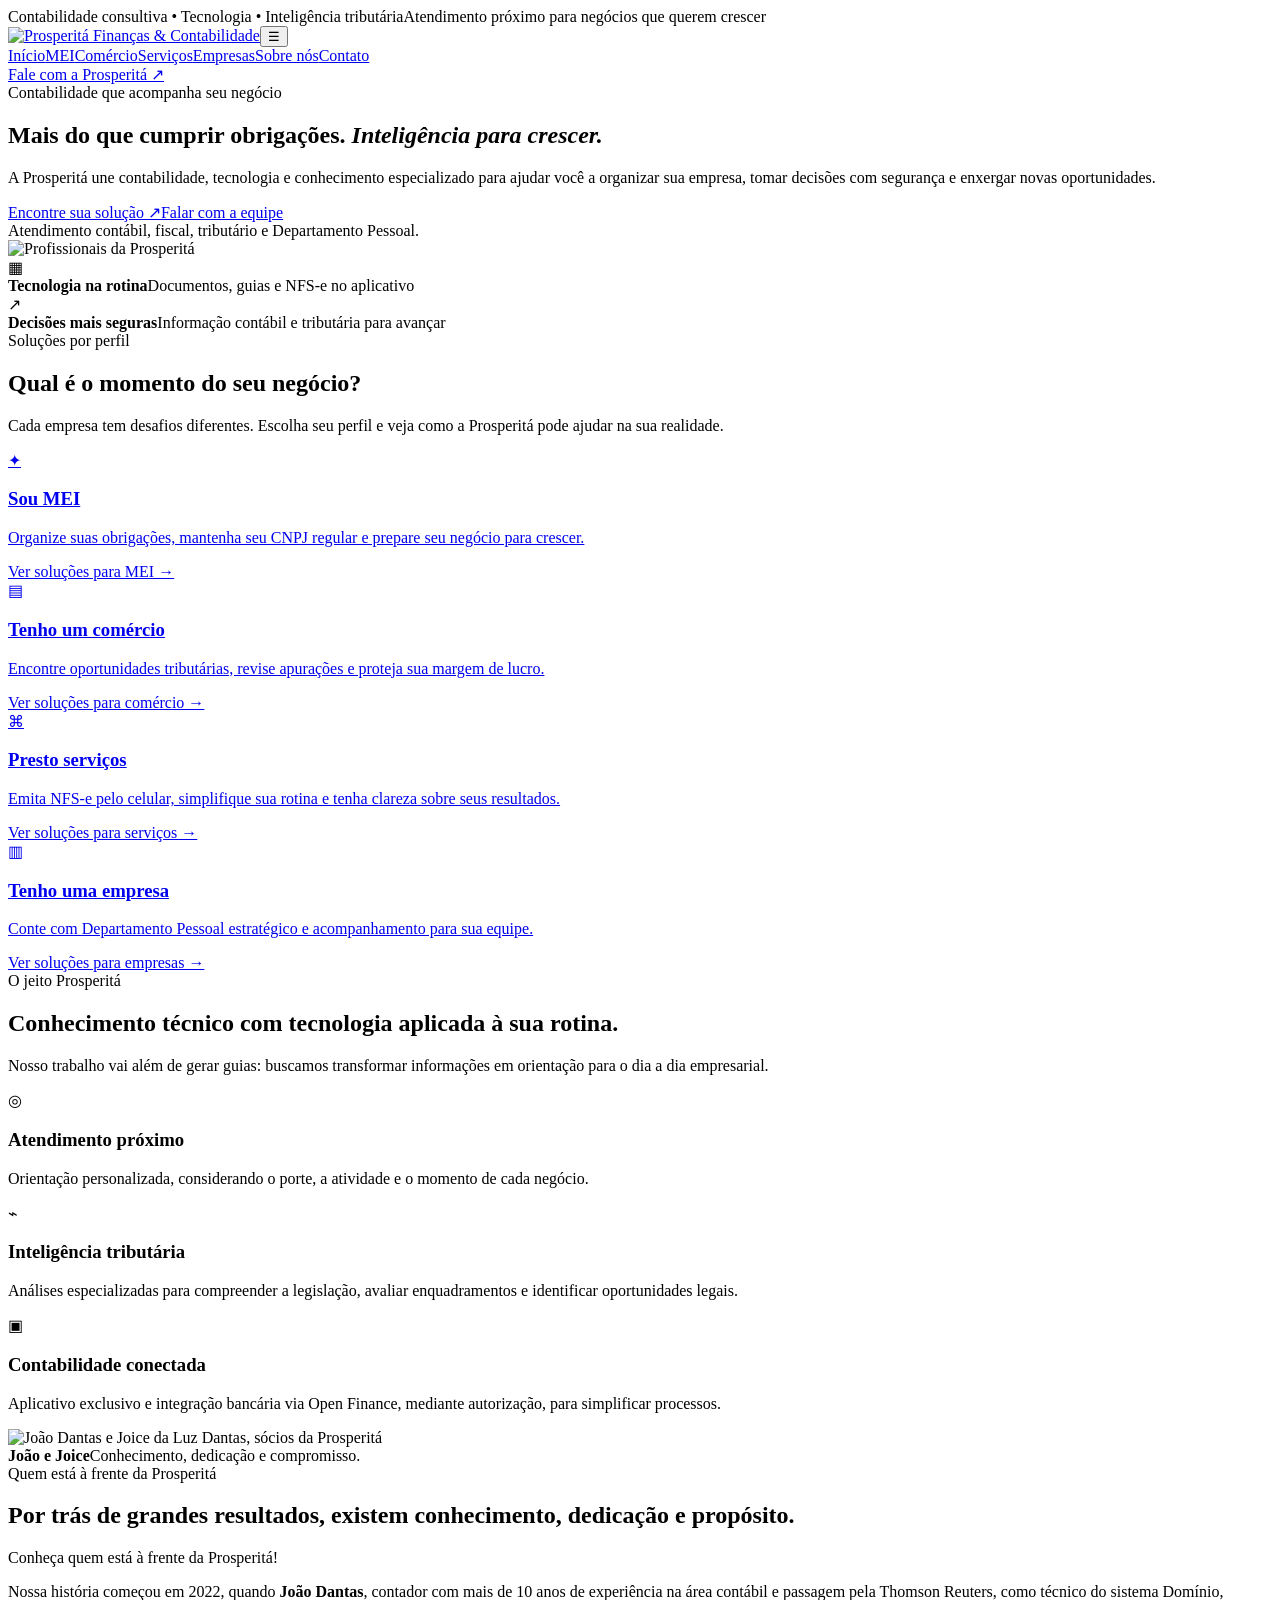
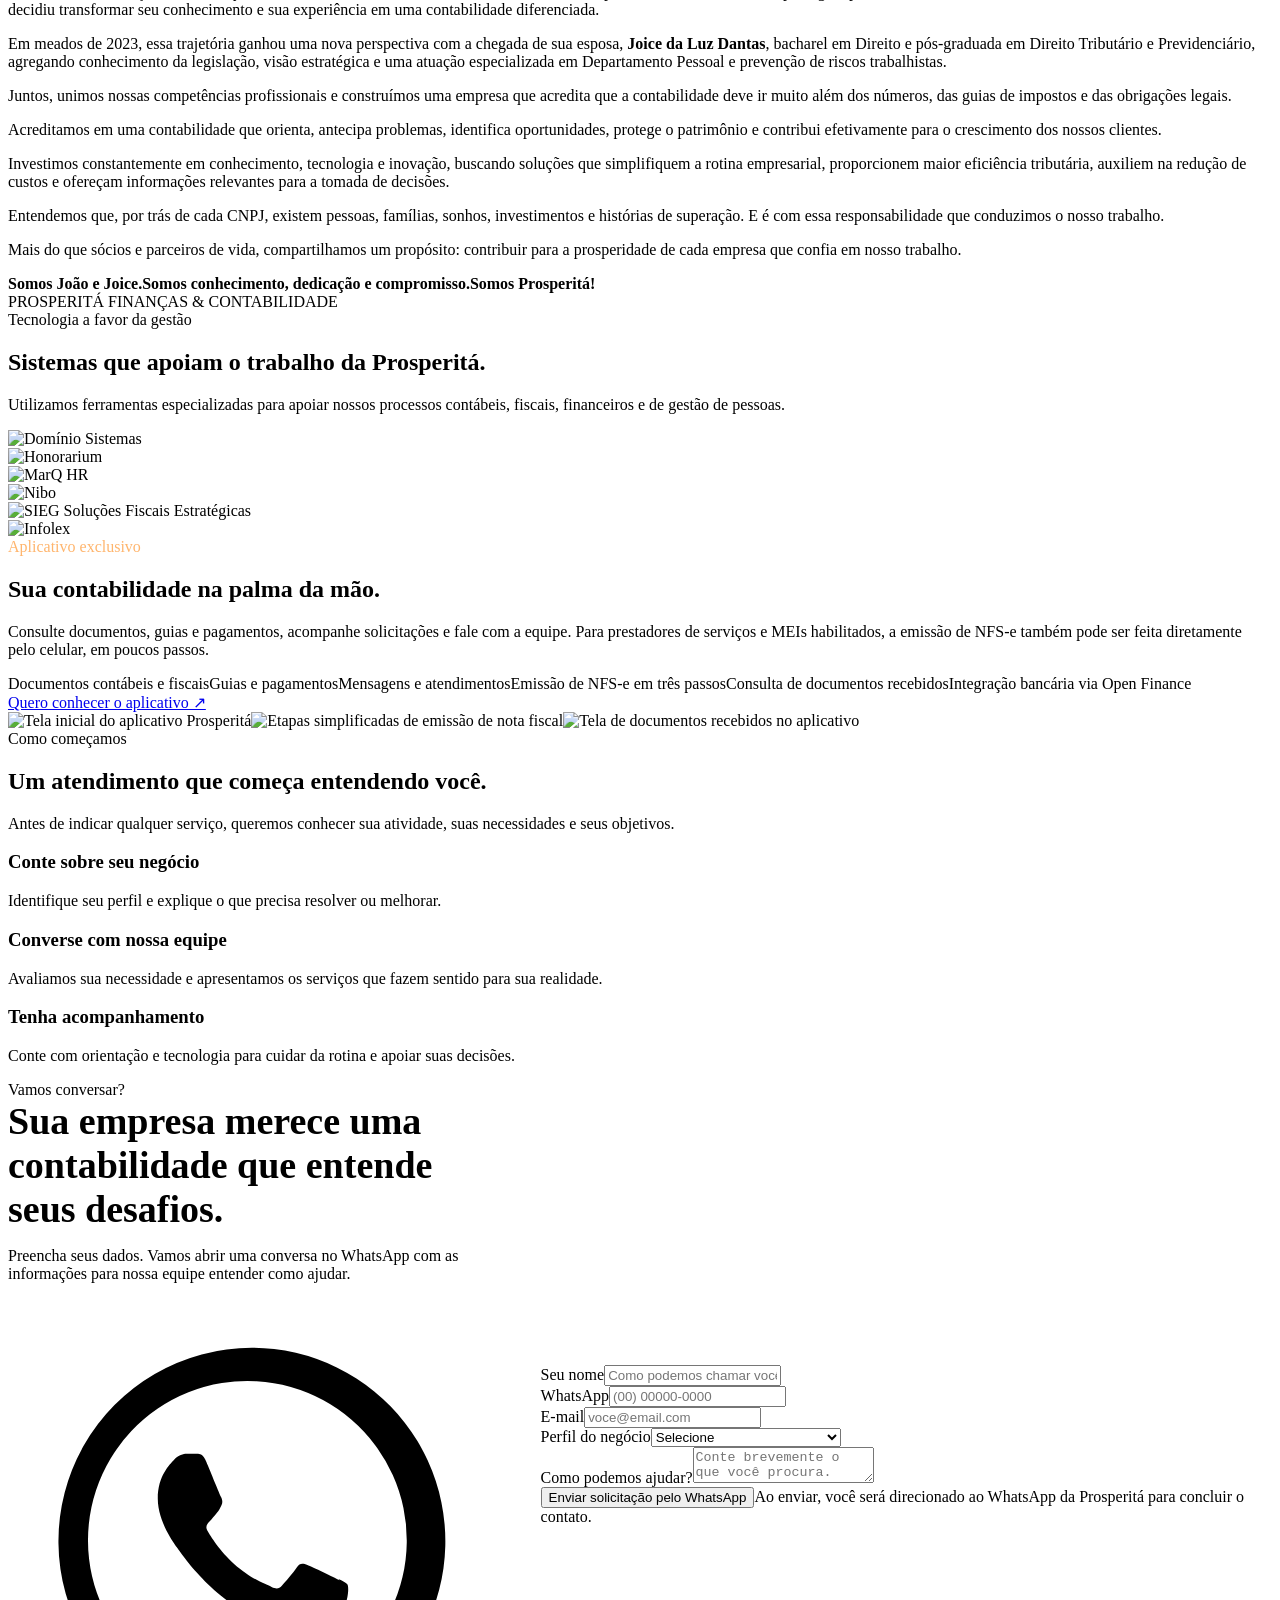
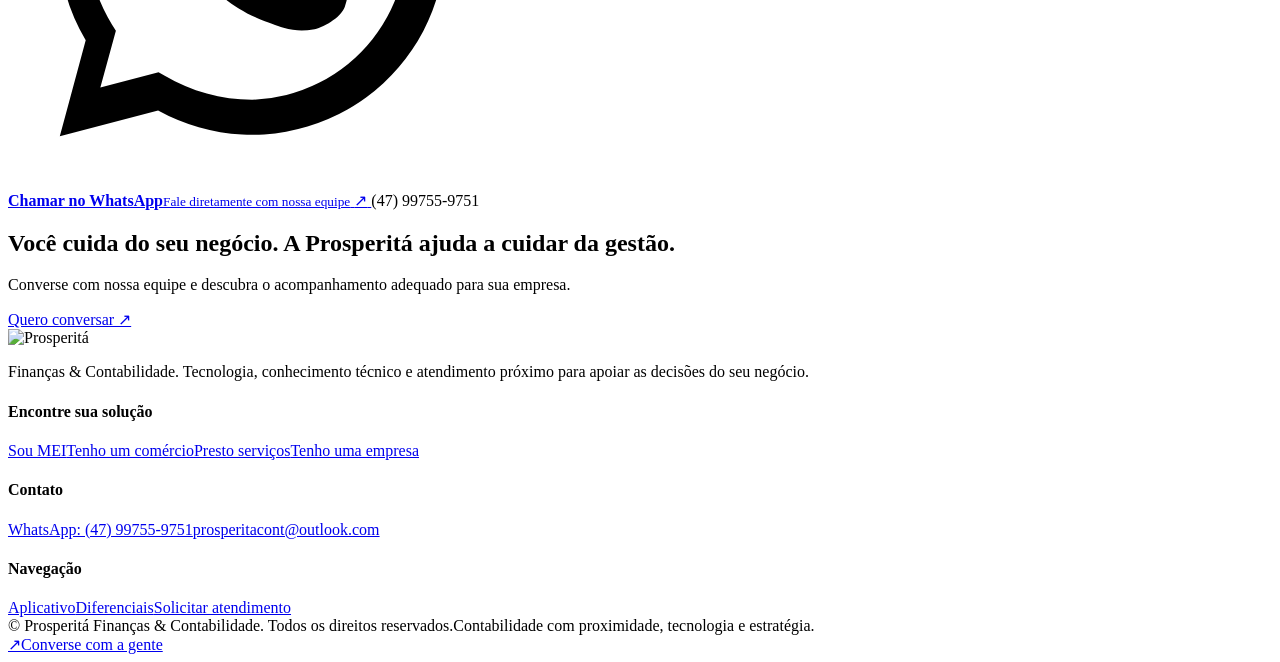
==== commit 7ef0a9a1: "Add files via upload" ====
--- a/index.html
+++ b/index.html
@@ -1,4 +1,4 @@
-<!doctype html><html lang="pt-BR"><head><meta charset="utf-8"><meta name="viewport" content="width=device-width,initial-scale=1"><meta name="description" content="Contabilidade, inteligência tributária, tecnologia e Departamento Pessoal para MEI, comércio, prestadores de serviços e empresas."><title>Contabilidade consultiva para negócios | Prosperitá</title><link rel="stylesheet" href="assets/style.css"></head><body><div class="topbar"><div class="container"><span>Contabilidade consultiva • Tecnologia • Inteligência tributária</span><span>Atendimento próximo para negócios que querem crescer</span></div></div><header class="site-header"><div class="container nav"><a class="brand" href="index.html"><img src="assets/logo-prosperita.png" alt="Prosperitá Finanças & Contabilidade"></a><button class="menu-toggle" aria-label="Abrir menu" aria-expanded="false">☰</button><nav class="nav-links"><a href="index.html">Início</a><a href="mei.html">MEI</a><a href="comercio.html">Comércio</a><a href="servicos.html">Serviços</a><a href="empresas.html">Empresas</a><a href="index.html#sobre">Sobre nós</a><a href="index.html#contato">Contato</a></nav><a class="nav-cta" href="index.html#contato">Fale com a Prosperitá ↗</a></div></header><main><section class="hero"><div class="container hero-grid"><div><div class="eyebrow">Contabilidade que acompanha seu negócio</div><h1>Mais do que cumprir obrigações. <em>Inteligência para crescer.</em></h1><p>A Prosperitá une contabilidade, tecnologia e conhecimento especializado para ajudar você a organizar sua empresa, tomar decisões com segurança e enxergar novas oportunidades.</p><div class="hero-actions"><a class="btn btn-orange" href="#publicos">Encontre sua solução ↗</a><a class="btn btn-outline" href="#contato">Falar com a equipe</a></div><div class="hero-note">Atendimento contábil, fiscal, tributário e Departamento Pessoal.</div></div><div class="hero-art"><img class="portrait" src="assets/equipe-prosperita.jpg" alt="Profissionais da Prosperitá"><div class="float-card one"><div class="float-icon">▦</div><strong>Tecnologia na rotina</strong><span>Documentos, guias e NFS-e no aplicativo</span></div><div class="float-card two"><div class="float-icon">↗</div><strong>Decisões mais seguras</strong><span>Informação contábil e tributária para avançar</span></div></div></div></section>
+<!doctype html><html lang="pt-BR"><head><meta charset="utf-8"><meta name="viewport" content="width=device-width,initial-scale=1"><meta name="description" content="Contabilidade, inteligência tributária, tecnologia e Departamento Pessoal para MEI, comércio, prestadores de serviços e empresas."><title>Contabilidade consultiva para negócios | Prosperitá</title><link rel="stylesheet" href="assets/style.css"></head><body><div class="topbar"><div class="container"><span>Contabilidade consultiva • Tecnologia • Inteligência tributária</span><span>Atendimento próximo para negócios que querem crescer</span></div></div><header class="site-header"><div class="container nav"><a class="brand" href="index.html"><img src="assets/logo-prosperita-header.png" alt="Prosperitá Finanças & Contabilidade"></a><button class="menu-toggle" aria-label="Abrir menu" aria-expanded="false">☰</button><nav class="nav-links"><a href="index.html">Início</a><a href="mei.html">MEI</a><a href="comercio.html">Comércio</a><a href="servicos.html">Serviços</a><a href="empresas.html">Empresas</a><a href="index.html#sobre">Sobre nós</a><a href="index.html#contato">Contato</a></nav><a class="nav-cta" href="index.html#contato">Fale com a Prosperitá ↗</a></div></header><main><section class="hero"><div class="container hero-grid"><div><div class="eyebrow">Contabilidade que acompanha seu negócio</div><h1>Mais do que cumprir obrigações. <em>Inteligência para crescer.</em></h1><p>A Prosperitá une contabilidade, tecnologia e conhecimento especializado para ajudar você a organizar sua empresa, tomar decisões com segurança e enxergar novas oportunidades.</p><div class="hero-actions"><a class="btn btn-orange" href="#publicos">Encontre sua solução ↗</a><a class="btn btn-outline" href="#contato">Falar com a equipe</a></div><div class="hero-note">Atendimento contábil, fiscal, tributário e Departamento Pessoal.</div></div><div class="hero-art"><img class="portrait" src="assets/equipe-prosperita.jpg" alt="Profissionais da Prosperitá"><div class="float-card one"><div class="float-icon">▦</div><strong>Tecnologia na rotina</strong><span>Documentos, guias e NFS-e no aplicativo</span></div><div class="float-card two"><div class="float-icon">↗</div><strong>Decisões mais seguras</strong><span>Informação contábil e tributária para avançar</span></div></div></div></section>
 <section class="section" id="publicos"><div class="container"><div class="section-head"><div class="eyebrow">Soluções por perfil</div><h2>Qual é o momento do seu negócio?</h2><p>Cada empresa tem desafios diferentes. Escolha seu perfil e veja como a Prosperitá pode ajudar na sua realidade.</p></div><div class="audience-grid"><a class="audience-card" href="mei.html"><div class="audience-icon">✦</div><h3>Sou MEI</h3><p>Organize suas obrigações, mantenha seu CNPJ regular e prepare seu negócio para crescer.</p><span class="arrow-link">Ver soluções para MEI →</span></a><a class="audience-card" href="comercio.html"><div class="audience-icon">▤</div><h3>Tenho um comércio</h3><p>Encontre oportunidades tributárias, revise apurações e proteja sua margem de lucro.</p><span class="arrow-link">Ver soluções para comércio →</span></a><a class="audience-card" href="servicos.html"><div class="audience-icon">⌘</div><h3>Presto serviços</h3><p>Emita NFS-e pelo celular, simplifique sua rotina e tenha clareza sobre seus resultados.</p><span class="arrow-link">Ver soluções para serviços →</span></a><a class="audience-card" href="empresas.html"><div class="audience-icon">▥</div><h3>Tenho uma empresa</h3><p>Conte com Departamento Pessoal estratégico e acompanhamento para sua equipe.</p><span class="arrow-link">Ver soluções para empresas →</span></a></div></div></section>
 <section class="section section-soft" id="diferenciais"><div class="container"><div class="section-head"><div class="eyebrow">O jeito Prosperitá</div><h2>Conhecimento técnico com tecnologia aplicada à sua rotina.</h2><p>Nosso trabalho vai além de gerar guias: buscamos transformar informações em orientação para o dia a dia empresarial.</p></div><div class="feature-grid"><article class="feature"><div class="mini-icon">◎</div><h3>Atendimento próximo</h3><p>Orientação personalizada, considerando o porte, a atividade e o momento de cada negócio.</p></article><article class="feature"><div class="mini-icon">⌁</div><h3>Inteligência tributária</h3><p>Análises especializadas para compreender a legislação, avaliar enquadramentos e identificar oportunidades legais.</p></article><article class="feature"><div class="mini-icon">▣</div><h3>Contabilidade conectada</h3><p>Aplicativo exclusivo e integração bancária via Open Finance, mediante autorização, para simplificar processos.</p></article></div></div></section>
 
@@ -44,4 +44,9 @@
 </section>
 <section class="section app-section" id="aplicativo"><div class="container app-grid"><div class="app-copy"><div class="eyebrow" style="color:#ffb56d">Aplicativo exclusivo</div><h2>Sua contabilidade na palma da mão.</h2><p>Consulte documentos, guias e pagamentos, acompanhe solicitações e fale com a equipe. Para prestadores de serviços e MEIs habilitados, a emissão de NFS-e também pode ser feita diretamente pelo celular, em poucos passos.</p><div class="app-list"><span>Documentos contábeis e fiscais</span><span>Guias e pagamentos</span><span>Mensagens e atendimentos</span><span>Emissão de NFS-e em três passos</span><span>Consulta de documentos recebidos</span><span>Integração bancária via Open Finance</span></div><a class="btn btn-orange" href="#contato">Quero conhecer o aplicativo ↗</a></div><div class="screens"><img src="assets/app-dashboard.jpg" alt="Tela inicial do aplicativo Prosperitá"><img src="assets/app-invoice-steps.jpg" alt="Etapas simplificadas de emissão de nota fiscal"><img src="assets/app-documents.jpg" alt="Tela de documentos recebidos no aplicativo"></div></div></section>
 <section class="section"><div class="container"><div class="section-head"><div class="eyebrow">Como começamos</div><h2>Um atendimento que começa entendendo você.</h2><p>Antes de indicar qualquer serviço, queremos conhecer sua atividade, suas necessidades e seus objetivos.</p></div><div class="steps"><article class="step"><h3>Conte sobre seu negócio</h3><p>Identifique seu perfil e explique o que precisa resolver ou melhorar.</p></article><article class="step"><h3>Converse com nossa equipe</h3><p>Avaliamos sua necessidade e apresentamos os serviços que fazem sentido para sua realidade.</p></article><article class="step"><h3>Tenha acompanhamento</h3><p>Conte com orientação e tecnologia para cuidar da rotina e apoiar suas decisões.</p></article></div></div></section>
-<section class="section section-soft" id="contato"><div class="container" style="display:grid;grid-template-columns:.8fr 1.2fr;gap:45px;align-items:center"><div><div class="eyebrow">Vamos conversar?</div><h2 style="font-size:38px;color:var(--purple);margin:0 0 15px">Sua empresa merece uma contabilidade que entende seus desafios.</h2><p style="color:var(--muted)">Preencha seus dados. Vamos abrir uma conversa no WhatsApp com as informações para nossa equipe entender como ajudar.</p><p><strong style="color:var(--purple)">WhatsApp</strong><br><a href="https://wa.me/5547997390486">(47) 99739-0486</a></p></div><form class="form-wrap" data-wa-form><div class="form-grid"><div class="field"><label>Seu nome</label><input name="nome" required placeholder="Como podemos chamar você?"></div><div class="field"><label>WhatsApp</label><input name="telefone" required placeholder="(00) 00000-0000"></div><div class="field"><label>E-mail</label><input name="email" type="email" placeholder="voce@email.com"></div><div class="field"><label>Perfil do negócio</label><select name="perfil" required><option value="">Selecione</option><option>MEI</option><option>Comércio</option><option>Prestador de serviços</option><option>Pequena ou média empresa</option></select></div><div class="field full"><label>Como podemos ajudar?</label><textarea name="mensagem" placeholder="Conte brevemente o que você procura."></textarea></div><div class="field full"><button class="btn btn-orange" type="submit">Enviar pelo WhatsApp ↗</button><span class="form-note">Ao enviar, você será direcionado ao WhatsApp da Prosperitá para concluir o contato.</span></div></div></form></div></section></main><section class="quote-band"><div class="container"><div><h2>Você cuida do seu negócio. A Prosperitá ajuda a cuidar da gestão.</h2><p>Converse com nossa equipe e descubra o acompanhamento adequado para sua empresa.</p></div><a class="btn" href="index.html#contato">Quero conversar ↗</a></div></section><footer class="footer"><div class="container"><div class="footer-grid"><div><img class="footer-logo" src="assets/logo-prosperita.png" alt="Prosperitá"><p>Finanças & Contabilidade. Tecnologia, conhecimento técnico e atendimento próximo para apoiar as decisões do seu negócio.</p></div><div><h4>Encontre sua solução</h4><div class="footer-links"><a href="mei.html">Sou MEI</a><a href="comercio.html">Tenho um comércio</a><a href="servicos.html">Presto serviços</a><a href="empresas.html">Tenho uma empresa</a></div></div><div><h4>Contato</h4><div class="footer-links"><a href="https://wa.me/5547997390486">WhatsApp: (47) 99739-0486</a><a href="mailto:jo.carlosdantas@gmail.com">jo.carlosdantas@gmail.com</a><a href="https://wa.me/5547997559751">WhatsApp: (47) 99755-9751</a><a href="mailto:prosperitacont@outlook.com">prosperitacont@outlook.com</a></div></div><div><h4>Navegação</h4><div class="footer-links"><a href="index.html#aplicativo">Aplicativo</a><a href="index.html#diferenciais">Diferenciais</a><a href="index.html#contato">Solicitar atendimento</a></div></div></div><div class="copyright"><span>© <span data-year></span> Prosperitá Finanças & Contabilidade. Todos os direitos reservados.</span><span>Contabilidade com proximidade, tecnologia e estratégia.</span></div></div></footer><a class="whatsapp-float" href="https://wa.me/5547997390486?text=Ol%C3%A1%2C%20gostaria%20de%20conhecer%20os%20servi%C3%A7os%20da%20Prosperit%C3%A1." target="_blank" rel="noopener">WhatsApp ↗</a><script src="assets/site.js"></script></body></html>+<section class="section section-soft" id="contato"><div class="container" style="display:grid;grid-template-columns:.8fr 1.2fr;gap:45px;align-items:center"><div><div class="eyebrow">Vamos conversar?</div><h2 style="font-size:38px;color:var(--purple);margin:0 0 15px">Sua empresa merece uma contabilidade que entende seus desafios.</h2><p style="color:var(--muted)">Preencha seus dados. Vamos abrir uma conversa no WhatsApp com as informações para nossa equipe entender como ajudar.</p><a class="contact-whatsapp-cta" href="https://wa.me/5547997559751" target="_blank" rel="noopener" aria-label="Abrir conversa com a Prosperitá no WhatsApp">
+<svg viewBox="0 0 32 32" aria-hidden="true"><path d="M16.02 3.2A12.7 12.7 0 0 0 5.1 22.4L3.4 28.7l6.45-1.69A12.7 12.7 0 1 0 16.02 3.2Zm0 23.1c-2.02 0-4-.54-5.73-1.57l-.41-.24-3.82 1 1.02-3.72-.27-.43a10.46 10.46 0 1 1 9.21 4.96Zm5.74-7.84c-.31-.16-1.83-.9-2.11-1-.28-.1-.49-.16-.7.16-.2.31-.8 1-.98 1.2-.18.2-.36.23-.67.08-.31-.16-1.3-.48-2.48-1.53-.92-.82-1.54-1.83-1.72-2.14-.18-.31-.02-.48.14-.64.14-.14.31-.36.46-.54.15-.18.2-.31.31-.52.1-.2.05-.39-.03-.54-.08-.16-.7-1.68-.96-2.3-.25-.6-.51-.52-.7-.53h-.6c-.2 0-.54.08-.82.39-.28.31-1.07 1.05-1.07 2.56s1.1 2.97 1.25 3.18c.15.2 2.17 3.31 5.26 4.64.73.31 1.3.5 1.74.64.73.23 1.4.2 1.93.12.59-.09 1.83-.75 2.09-1.48.26-.72.26-1.34.18-1.47-.08-.13-.28-.2-.59-.36Z"/></svg>
+<span class="contact-whatsapp-copy"><strong>Chamar no WhatsApp</strong><small>Fale diretamente com nossa equipe</small></span>
+<span class="contact-whatsapp-arrow" aria-hidden="true">↗</span>
+</a>
+<span class="contact-whatsapp-number">(47) 99755-9751</span></div><form class="form-wrap" data-wa-form><div class="form-grid"><div class="field"><label>Seu nome</label><input name="nome" required placeholder="Como podemos chamar você?"></div><div class="field"><label>WhatsApp</label><input name="telefone" required placeholder="(00) 00000-0000"></div><div class="field"><label>E-mail</label><input name="email" type="email" placeholder="voce@email.com"></div><div class="field"><label>Perfil do negócio</label><select name="perfil" required><option value="">Selecione</option><option>MEI</option><option>Comércio</option><option>Prestador de serviços</option><option>Pequena ou média empresa</option></select></div><div class="field full"><label>Como podemos ajudar?</label><textarea name="mensagem" placeholder="Conte brevemente o que você procura."></textarea></div><div class="field full"><button class="btn btn-orange" type="submit">Enviar solicitação pelo WhatsApp</button><span class="form-note">Ao enviar, você será direcionado ao WhatsApp da Prosperitá para concluir o contato.</span></div></div></form></div></section></main><section class="quote-band"><div class="container"><div><h2>Você cuida do seu negócio. A Prosperitá ajuda a cuidar da gestão.</h2><p>Converse com nossa equipe e descubra o acompanhamento adequado para sua empresa.</p></div><a class="btn" href="index.html#contato">Quero conversar ↗</a></div></section><footer class="footer"><div class="container"><div class="footer-grid"><div><img class="footer-logo" src="assets/logo-prosperita.png" alt="Prosperitá"><p>Finanças & Contabilidade. Tecnologia, conhecimento técnico e atendimento próximo para apoiar as decisões do seu negócio.</p></div><div><h4>Encontre sua solução</h4><div class="footer-links"><a href="mei.html">Sou MEI</a><a href="comercio.html">Tenho um comércio</a><a href="servicos.html">Presto serviços</a><a href="empresas.html">Tenho uma empresa</a></div></div><div><h4>Contato</h4><div class="footer-links"><a href="https://wa.me/5547997559751" target="_blank" rel="noopener">WhatsApp: (47) 99755-9751</a><a href="mailto:prosperitacont@outlook.com">prosperitacont@outlook.com</a></div></div><div><h4>Navegação</h4><div class="footer-links"><a href="index.html#aplicativo">Aplicativo</a><a href="index.html#diferenciais">Diferenciais</a><a href="index.html#contato">Solicitar atendimento</a></div></div></div><div class="copyright"><span>© <span data-year></span> Prosperitá Finanças & Contabilidade. Todos os direitos reservados.</span><span>Contabilidade com proximidade, tecnologia e estratégia.</span></div></div></footer><a class="whatsapp-float" href="https://wa.me/5547997559751?text=Ol%C3%A1%2C%20gostaria%20de%20conhecer%20os%20servi%C3%A7os%20da%20Prosperit%C3%A1." target="_blank" rel="noopener"><span class="wa-float-icon" aria-hidden="true">↗</span><span class="wa-float-label">Converse com a gente</span></a><script src="assets/site.js"></script></body></html>
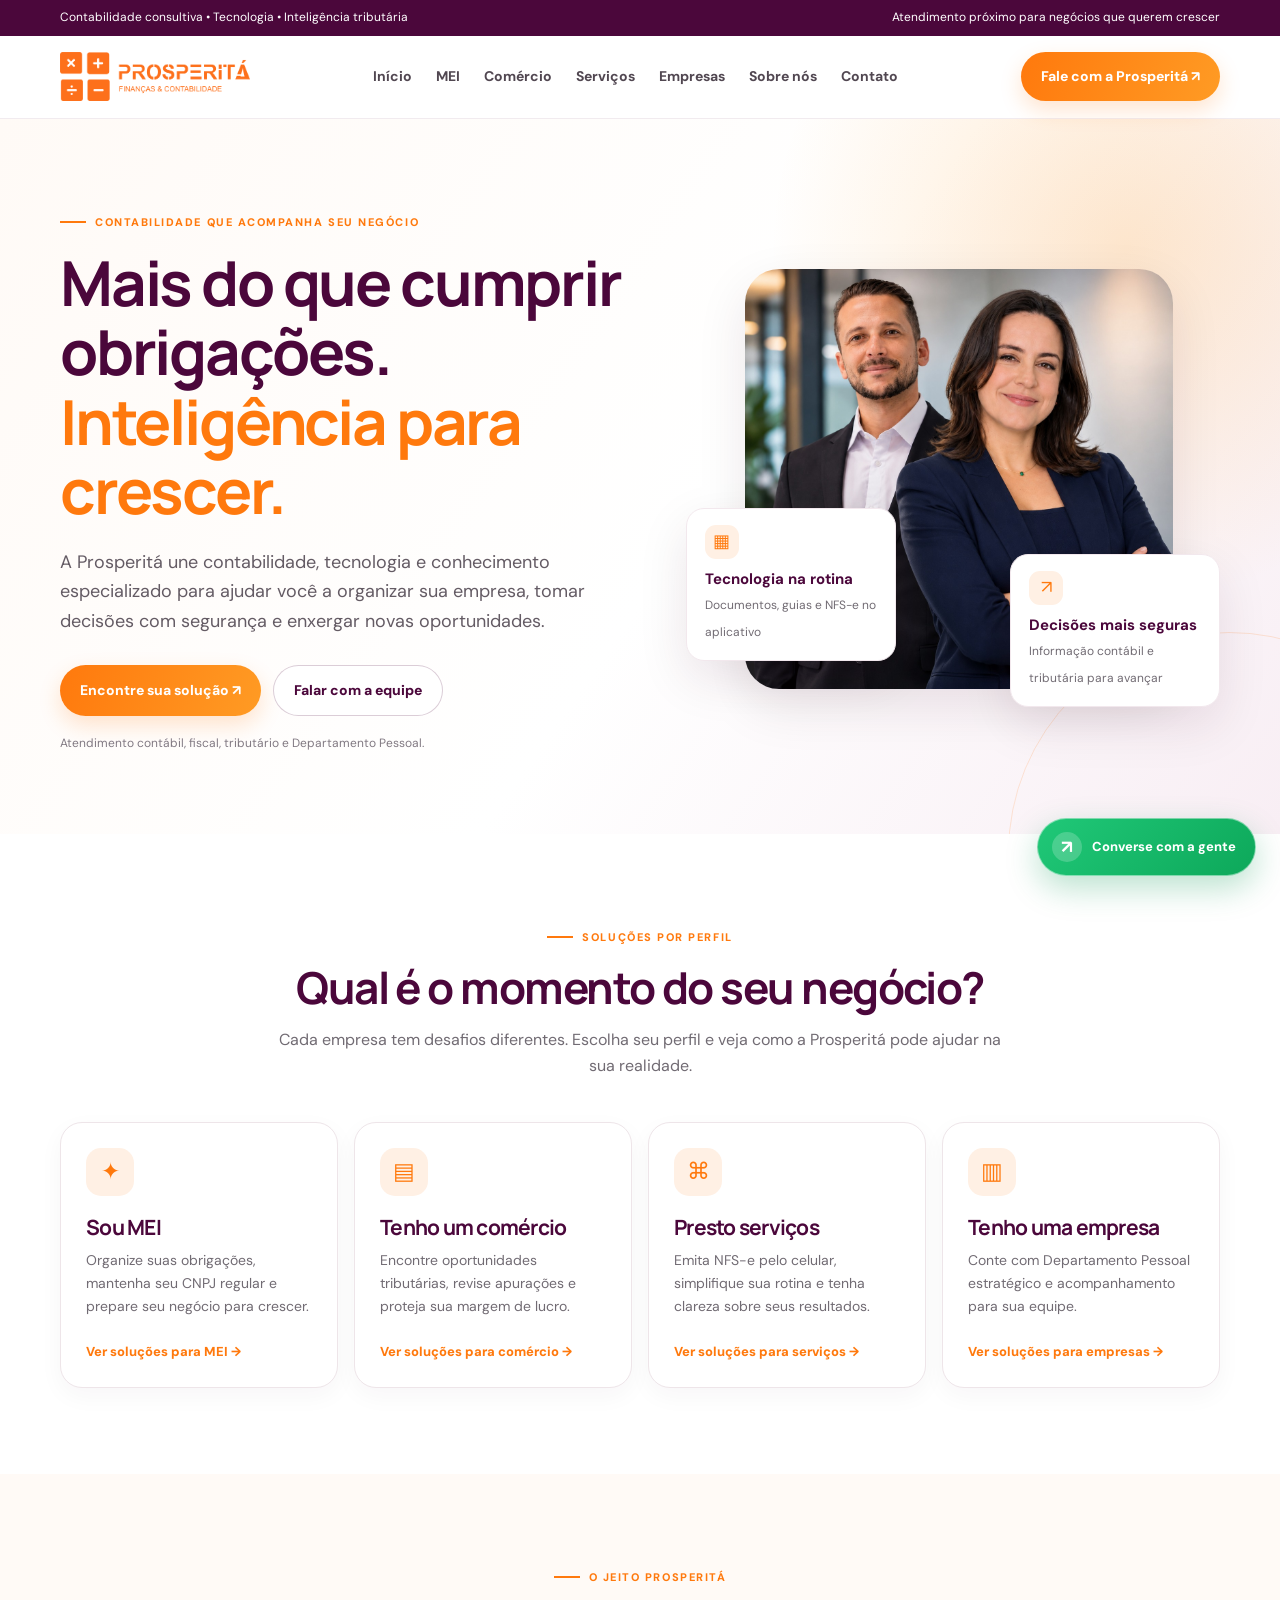
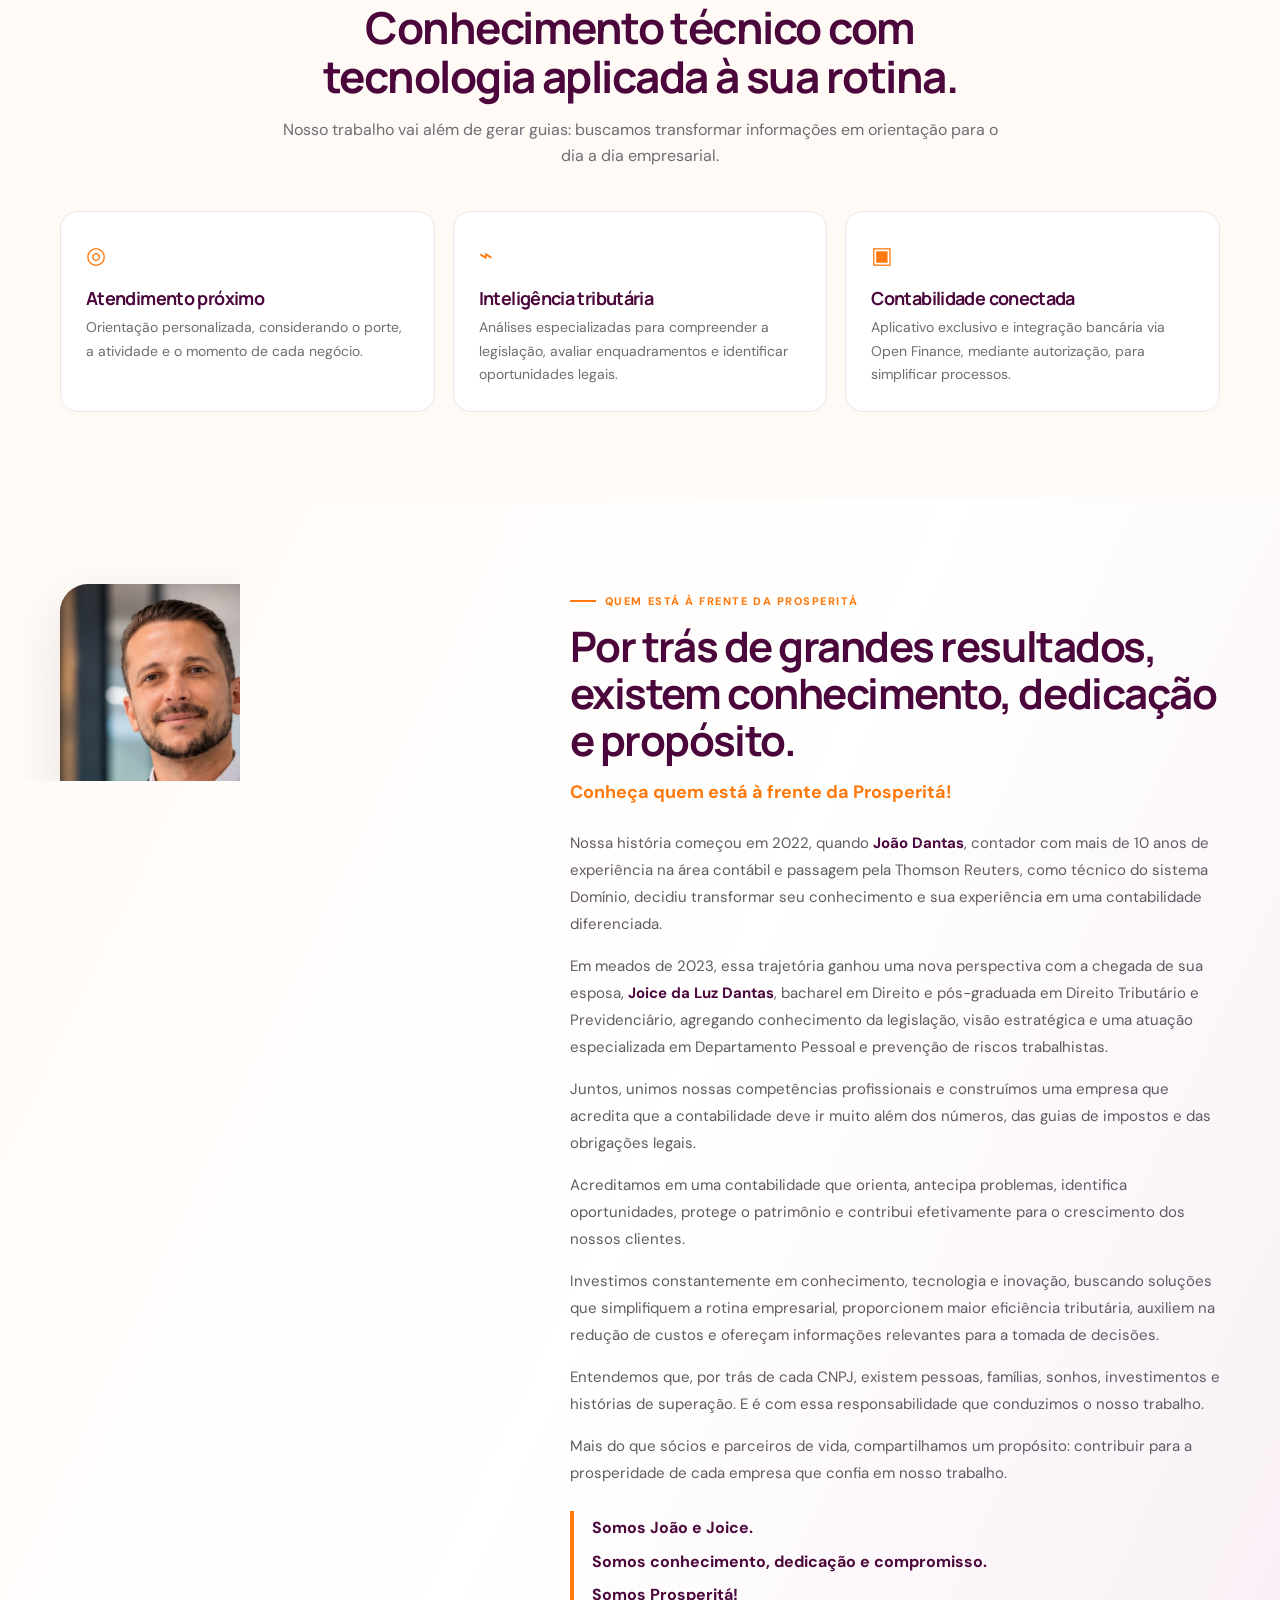
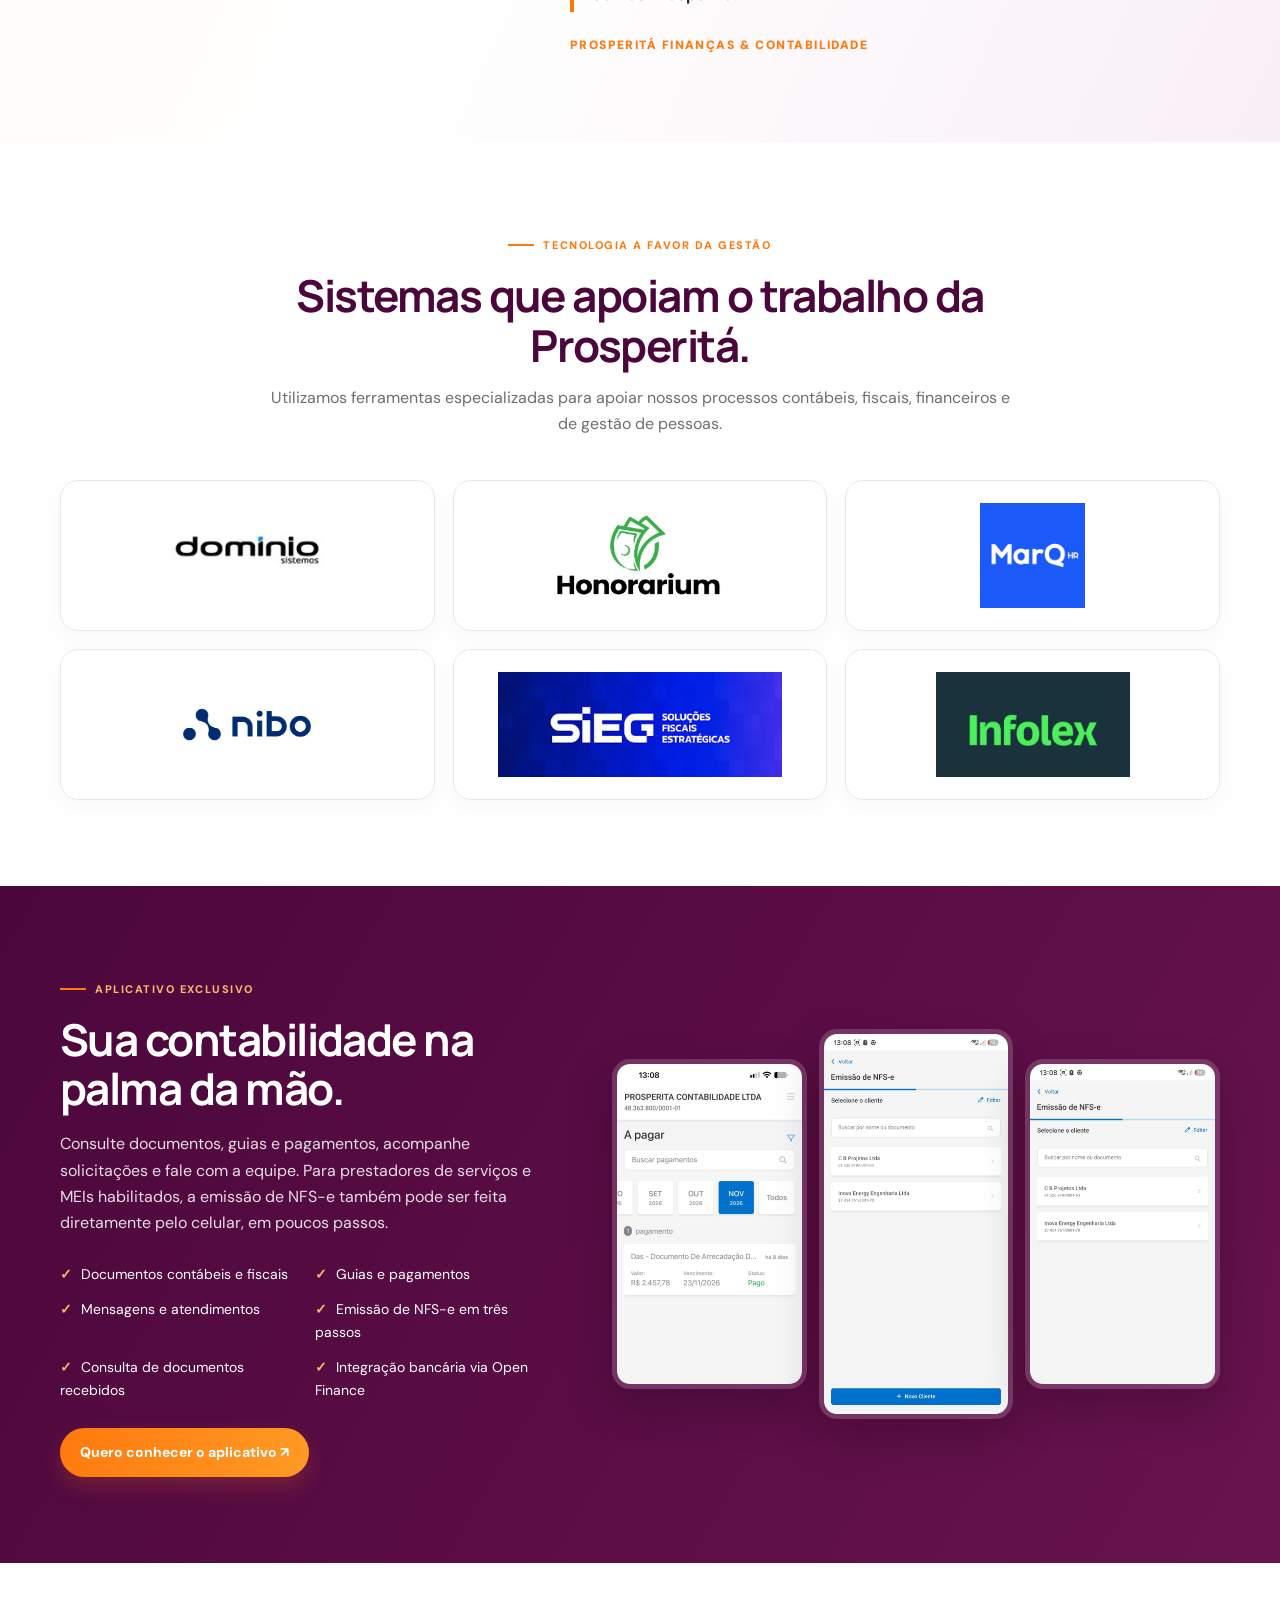
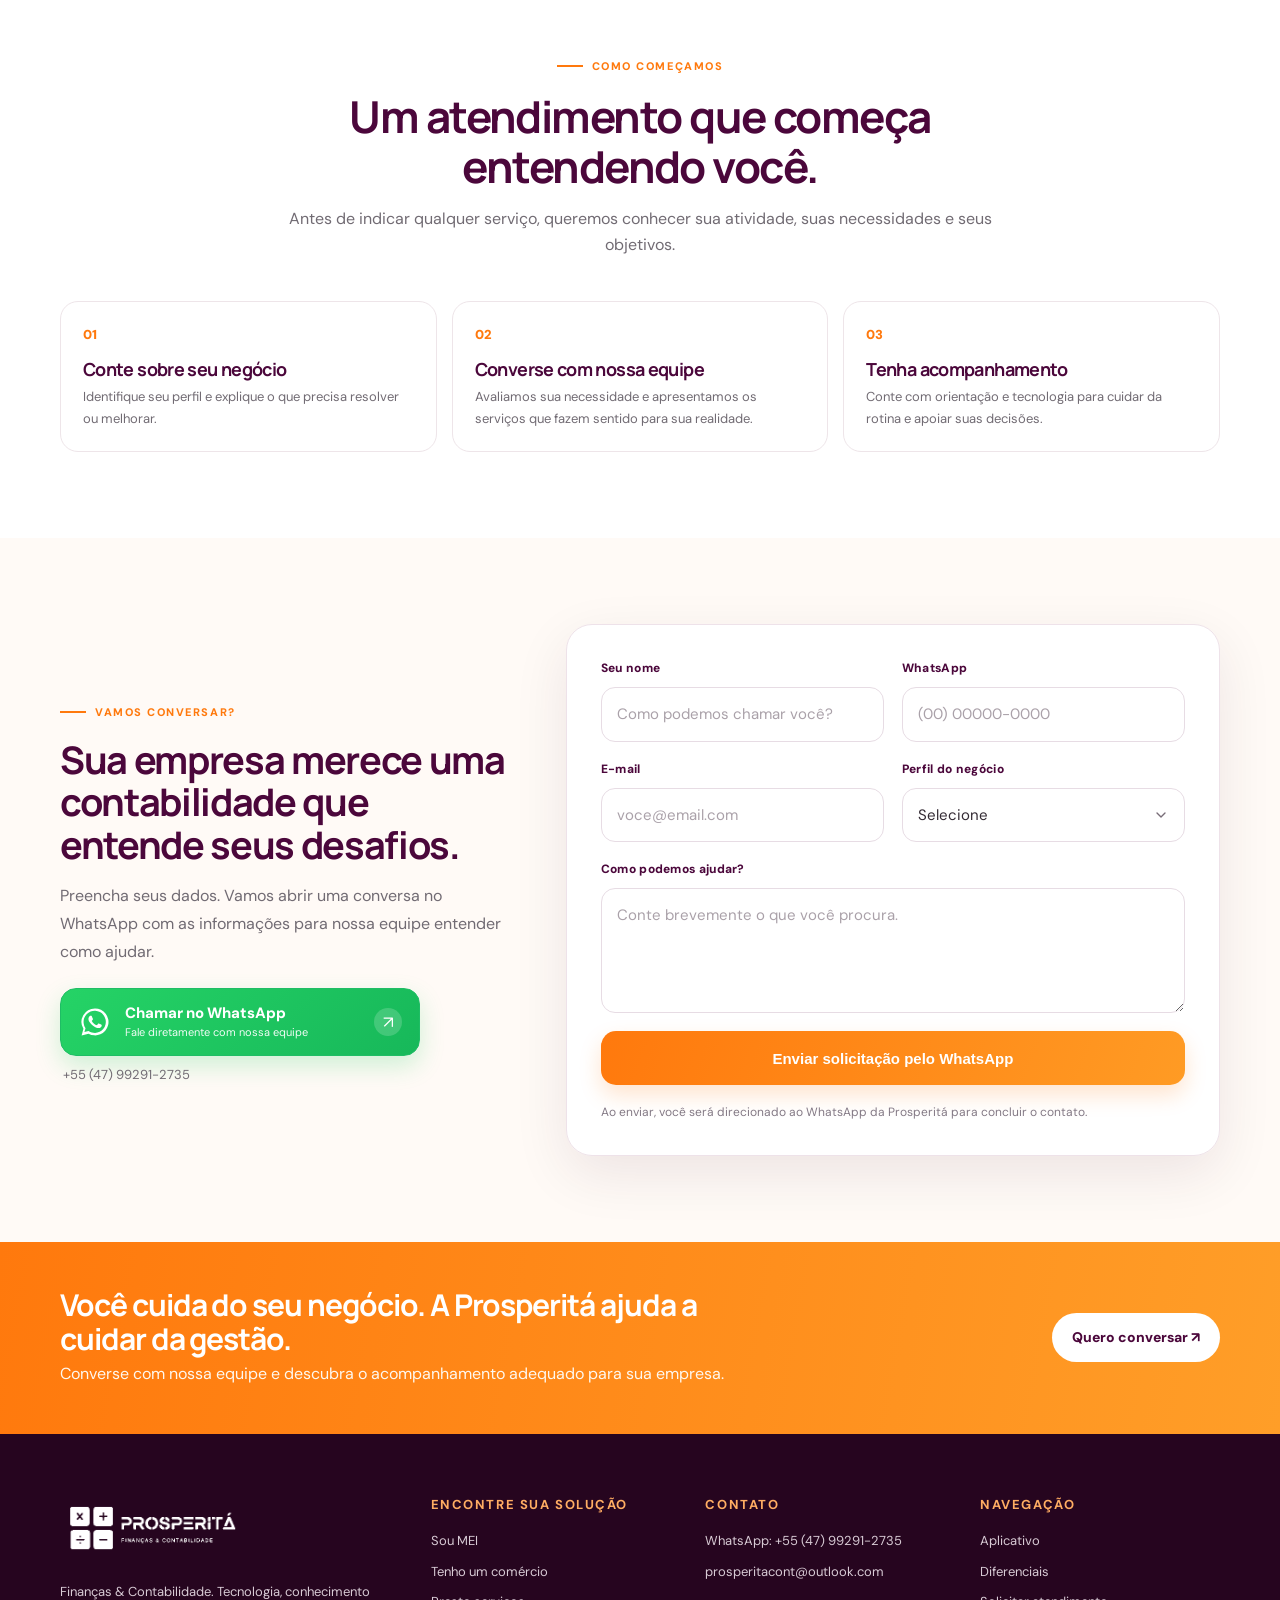
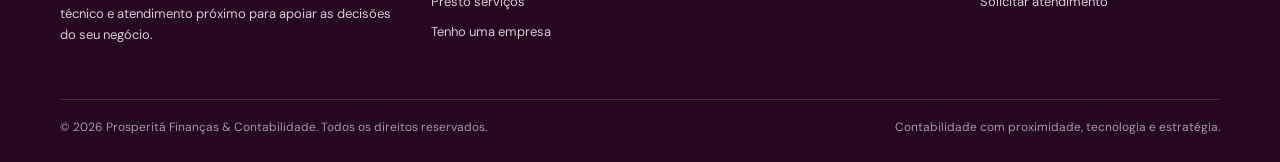
==== commit 50916fb6: "Add files via upload" ====
--- a/index.html
+++ b/index.html
@@ -44,9 +44,9 @@
 </section>
 <section class="section app-section" id="aplicativo"><div class="container app-grid"><div class="app-copy"><div class="eyebrow" style="color:#ffb56d">Aplicativo exclusivo</div><h2>Sua contabilidade na palma da mão.</h2><p>Consulte documentos, guias e pagamentos, acompanhe solicitações e fale com a equipe. Para prestadores de serviços e MEIs habilitados, a emissão de NFS-e também pode ser feita diretamente pelo celular, em poucos passos.</p><div class="app-list"><span>Documentos contábeis e fiscais</span><span>Guias e pagamentos</span><span>Mensagens e atendimentos</span><span>Emissão de NFS-e em três passos</span><span>Consulta de documentos recebidos</span><span>Integração bancária via Open Finance</span></div><a class="btn btn-orange" href="#contato">Quero conhecer o aplicativo ↗</a></div><div class="screens"><img src="assets/app-dashboard.jpg" alt="Tela inicial do aplicativo Prosperitá"><img src="assets/app-invoice-steps.jpg" alt="Etapas simplificadas de emissão de nota fiscal"><img src="assets/app-documents.jpg" alt="Tela de documentos recebidos no aplicativo"></div></div></section>
 <section class="section"><div class="container"><div class="section-head"><div class="eyebrow">Como começamos</div><h2>Um atendimento que começa entendendo você.</h2><p>Antes de indicar qualquer serviço, queremos conhecer sua atividade, suas necessidades e seus objetivos.</p></div><div class="steps"><article class="step"><h3>Conte sobre seu negócio</h3><p>Identifique seu perfil e explique o que precisa resolver ou melhorar.</p></article><article class="step"><h3>Converse com nossa equipe</h3><p>Avaliamos sua necessidade e apresentamos os serviços que fazem sentido para sua realidade.</p></article><article class="step"><h3>Tenha acompanhamento</h3><p>Conte com orientação e tecnologia para cuidar da rotina e apoiar suas decisões.</p></article></div></div></section>
-<section class="section section-soft" id="contato"><div class="container" style="display:grid;grid-template-columns:.8fr 1.2fr;gap:45px;align-items:center"><div><div class="eyebrow">Vamos conversar?</div><h2 style="font-size:38px;color:var(--purple);margin:0 0 15px">Sua empresa merece uma contabilidade que entende seus desafios.</h2><p style="color:var(--muted)">Preencha seus dados. Vamos abrir uma conversa no WhatsApp com as informações para nossa equipe entender como ajudar.</p><a class="contact-whatsapp-cta" href="https://wa.me/5547997559751" target="_blank" rel="noopener" aria-label="Abrir conversa com a Prosperitá no WhatsApp">
+<section class="section section-soft" id="contato"><div class="container" style="display:grid;grid-template-columns:.8fr 1.2fr;gap:45px;align-items:center"><div><div class="eyebrow">Vamos conversar?</div><h2 style="font-size:38px;color:var(--purple);margin:0 0 15px">Sua empresa merece uma contabilidade que entende seus desafios.</h2><p style="color:var(--muted)">Preencha seus dados. Vamos abrir uma conversa no WhatsApp com as informações para nossa equipe entender como ajudar.</p><a class="contact-whatsapp-cta" href="https://wa.me/5547992912735?text=Ol%C3%A1%21%20Encontrei%20a%20Prosperit%C3%A1%20pelo%20site%20e%20gostaria%20de%20informa%C3%A7%C3%B5es%20sobre%20os%20servi%C3%A7os.%20Origem%3A%20Site%20Prosperit%C3%A1%20%7C%20P%C3%A1gina%3A%20P%C3%A1gina%20inicial." target="_blank" rel="noopener" aria-label="Abrir conversa com a Prosperitá no WhatsApp">
 <svg viewBox="0 0 32 32" aria-hidden="true"><path d="M16.02 3.2A12.7 12.7 0 0 0 5.1 22.4L3.4 28.7l6.45-1.69A12.7 12.7 0 1 0 16.02 3.2Zm0 23.1c-2.02 0-4-.54-5.73-1.57l-.41-.24-3.82 1 1.02-3.72-.27-.43a10.46 10.46 0 1 1 9.21 4.96Zm5.74-7.84c-.31-.16-1.83-.9-2.11-1-.28-.1-.49-.16-.7.16-.2.31-.8 1-.98 1.2-.18.2-.36.23-.67.08-.31-.16-1.3-.48-2.48-1.53-.92-.82-1.54-1.83-1.72-2.14-.18-.31-.02-.48.14-.64.14-.14.31-.36.46-.54.15-.18.2-.31.31-.52.1-.2.05-.39-.03-.54-.08-.16-.7-1.68-.96-2.3-.25-.6-.51-.52-.7-.53h-.6c-.2 0-.54.08-.82.39-.28.31-1.07 1.05-1.07 2.56s1.1 2.97 1.25 3.18c.15.2 2.17 3.31 5.26 4.64.73.31 1.3.5 1.74.64.73.23 1.4.2 1.93.12.59-.09 1.83-.75 2.09-1.48.26-.72.26-1.34.18-1.47-.08-.13-.28-.2-.59-.36Z"/></svg>
 <span class="contact-whatsapp-copy"><strong>Chamar no WhatsApp</strong><small>Fale diretamente com nossa equipe</small></span>
 <span class="contact-whatsapp-arrow" aria-hidden="true">↗</span>
 </a>
-<span class="contact-whatsapp-number">(47) 99755-9751</span></div><form class="form-wrap" data-wa-form><div class="form-grid"><div class="field"><label>Seu nome</label><input name="nome" required placeholder="Como podemos chamar você?"></div><div class="field"><label>WhatsApp</label><input name="telefone" required placeholder="(00) 00000-0000"></div><div class="field"><label>E-mail</label><input name="email" type="email" placeholder="voce@email.com"></div><div class="field"><label>Perfil do negócio</label><select name="perfil" required><option value="">Selecione</option><option>MEI</option><option>Comércio</option><option>Prestador de serviços</option><option>Pequena ou média empresa</option></select></div><div class="field full"><label>Como podemos ajudar?</label><textarea name="mensagem" placeholder="Conte brevemente o que você procura."></textarea></div><div class="field full"><button class="btn btn-orange" type="submit">Enviar solicitação pelo WhatsApp</button><span class="form-note">Ao enviar, você será direcionado ao WhatsApp da Prosperitá para concluir o contato.</span></div></div></form></div></section></main><section class="quote-band"><div class="container"><div><h2>Você cuida do seu negócio. A Prosperitá ajuda a cuidar da gestão.</h2><p>Converse com nossa equipe e descubra o acompanhamento adequado para sua empresa.</p></div><a class="btn" href="index.html#contato">Quero conversar ↗</a></div></section><footer class="footer"><div class="container"><div class="footer-grid"><div><img class="footer-logo" src="assets/logo-prosperita.png" alt="Prosperitá"><p>Finanças & Contabilidade. Tecnologia, conhecimento técnico e atendimento próximo para apoiar as decisões do seu negócio.</p></div><div><h4>Encontre sua solução</h4><div class="footer-links"><a href="mei.html">Sou MEI</a><a href="comercio.html">Tenho um comércio</a><a href="servicos.html">Presto serviços</a><a href="empresas.html">Tenho uma empresa</a></div></div><div><h4>Contato</h4><div class="footer-links"><a href="https://wa.me/5547997559751" target="_blank" rel="noopener">WhatsApp: (47) 99755-9751</a><a href="mailto:prosperitacont@outlook.com">prosperitacont@outlook.com</a></div></div><div><h4>Navegação</h4><div class="footer-links"><a href="index.html#aplicativo">Aplicativo</a><a href="index.html#diferenciais">Diferenciais</a><a href="index.html#contato">Solicitar atendimento</a></div></div></div><div class="copyright"><span>© <span data-year></span> Prosperitá Finanças & Contabilidade. Todos os direitos reservados.</span><span>Contabilidade com proximidade, tecnologia e estratégia.</span></div></div></footer><a class="whatsapp-float" href="https://wa.me/5547997559751?text=Ol%C3%A1%2C%20gostaria%20de%20conhecer%20os%20servi%C3%A7os%20da%20Prosperit%C3%A1." target="_blank" rel="noopener"><span class="wa-float-icon" aria-hidden="true">↗</span><span class="wa-float-label">Converse com a gente</span></a><script src="assets/site.js"></script></body></html>+<span class="contact-whatsapp-number">+55 (47) 99291-2735</span></div><form class="form-wrap" data-wa-form><div class="form-grid"><div class="field"><label>Seu nome</label><input name="nome" required placeholder="Como podemos chamar você?"></div><div class="field"><label>WhatsApp</label><input name="telefone" required placeholder="(00) 00000-0000"></div><div class="field"><label>E-mail</label><input name="email" type="email" placeholder="voce@email.com"></div><div class="field"><label>Perfil do negócio</label><select name="perfil" required><option value="">Selecione</option><option>MEI</option><option>Comércio</option><option>Prestador de serviços</option><option>Pequena ou média empresa</option></select></div><div class="field full"><label>Como podemos ajudar?</label><textarea name="mensagem" placeholder="Conte brevemente o que você procura."></textarea></div><div class="field full"><button class="btn btn-orange" type="submit">Enviar solicitação pelo WhatsApp</button><span class="form-note">Ao enviar, você será direcionado ao WhatsApp da Prosperitá para concluir o contato.</span></div></div></form></div></section></main><section class="quote-band"><div class="container"><div><h2>Você cuida do seu negócio. A Prosperitá ajuda a cuidar da gestão.</h2><p>Converse com nossa equipe e descubra o acompanhamento adequado para sua empresa.</p></div><a class="btn" href="index.html#contato">Quero conversar ↗</a></div></section><footer class="footer"><div class="container"><div class="footer-grid"><div><img class="footer-logo" src="assets/logo-prosperita.png" alt="Prosperitá"><p>Finanças & Contabilidade. Tecnologia, conhecimento técnico e atendimento próximo para apoiar as decisões do seu negócio.</p></div><div><h4>Encontre sua solução</h4><div class="footer-links"><a href="mei.html">Sou MEI</a><a href="comercio.html">Tenho um comércio</a><a href="servicos.html">Presto serviços</a><a href="empresas.html">Tenho uma empresa</a></div></div><div><h4>Contato</h4><div class="footer-links"><a href="https://wa.me/5547992912735?text=Ol%C3%A1%21%20Encontrei%20a%20Prosperit%C3%A1%20pelo%20site%20e%20gostaria%20de%20informa%C3%A7%C3%B5es%20sobre%20os%20servi%C3%A7os.%20Origem%3A%20Site%20Prosperit%C3%A1%20%7C%20P%C3%A1gina%3A%20P%C3%A1gina%20inicial." target="_blank" rel="noopener">WhatsApp: +55 (47) 99291-2735</a><a href="mailto:prosperitacont@outlook.com">prosperitacont@outlook.com</a></div></div><div><h4>Navegação</h4><div class="footer-links"><a href="index.html#aplicativo">Aplicativo</a><a href="index.html#diferenciais">Diferenciais</a><a href="index.html#contato">Solicitar atendimento</a></div></div></div><div class="copyright"><span>© <span data-year></span> Prosperitá Finanças & Contabilidade. Todos os direitos reservados.</span><span>Contabilidade com proximidade, tecnologia e estratégia.</span></div></div></footer><a class="whatsapp-float" href="https://wa.me/5547992912735?text=Ol%C3%A1%21%20Encontrei%20a%20Prosperit%C3%A1%20pelo%20site%20e%20gostaria%20de%20informa%C3%A7%C3%B5es%20sobre%20os%20servi%C3%A7os.%20Origem%3A%20Site%20Prosperit%C3%A1%20%7C%20P%C3%A1gina%3A%20P%C3%A1gina%20inicial." target="_blank" rel="noopener"><span class="wa-float-icon" aria-hidden="true">↗</span><span class="wa-float-label">Converse com a gente</span></a><script src="assets/site.js"></script></body></html>
--- a/assets/style.css
+++ b/assets/style.css
@@ -0,0 +1,155 @@
+@import url('https://fonts.googleapis.com/css2?family=DM+Sans:wght@400;500;600;700;800&family=Manrope:wght@400;500;600;700;800&display=swap');
+:root{--purple:#4b073b;--purple2:#68134e;--orange:#ff790d;--orange2:#ff9b24;--ink:#241c25;--muted:#716b73;--paper:#fffaf6;--line:#eee5e9;--white:#fff;--shadow:0 18px 50px rgba(56,14,44,.10);--radius:22px}*{box-sizing:border-box}html{scroll-behavior:smooth}body{margin:0;font-family:'DM Sans',sans-serif;color:var(--ink);background:#fff;line-height:1.65}a{color:inherit;text-decoration:none}img{max-width:100%;display:block}.container{width:min(1160px,calc(100% - 44px));margin:auto}.topbar{background:var(--purple);color:#fff;font-size:12px;padding:8px 0}.topbar .container{display:flex;justify-content:space-between;gap:18px}.site-header{position:sticky;top:0;z-index:30;background:rgba(255,255,255,.94);backdrop-filter:blur(16px);border-bottom:1px solid rgba(75,7,59,.08)}.nav{height:82px;display:flex;align-items:center;justify-content:space-between;gap:25px}.brand img{width:190px;height:auto}.nav-links{display:flex;align-items:center;gap:24px;font-size:14px;font-weight:700}.nav-links a{color:#514751}.nav-links a:hover,.nav-links a.active{color:var(--orange)}.nav-cta,.btn{display:inline-flex;align-items:center;justify-content:center;gap:9px;padding:13px 20px;border-radius:999px;font-weight:800;font-size:14px;transition:.2s;border:0;cursor:pointer}.nav-cta,.btn-orange{background:linear-gradient(110deg,var(--orange),var(--orange2));color:#fff;box-shadow:0 9px 22px rgba(255,121,13,.2)}.btn-purple{background:var(--purple);color:#fff}.btn-outline{border:1px solid rgba(75,7,59,.2);color:var(--purple);background:#fff}.btn:hover,.nav-cta:hover{transform:translateY(-2px);filter:brightness(1.03)}.menu-toggle{display:none;border:0;background:none;font-size:26px;color:var(--purple)}.hero{position:relative;overflow:hidden;background:radial-gradient(circle at 88% 18%,rgba(255,155,36,.22),transparent 28%),linear-gradient(125deg,#fffaf6 0%,#fff 55%,#f8eef4 100%);padding:86px 0 80px}.hero:after{content:'';position:absolute;width:440px;height:440px;border:1px solid rgba(255,121,13,.16);border-radius:50%;right:-170px;bottom:-240px}.hero-grid{display:grid;grid-template-columns:1.05fr .95fr;gap:60px;align-items:center;position:relative;z-index:1}.eyebrow{display:inline-flex;align-items:center;gap:9px;text-transform:uppercase;letter-spacing:.14em;font-size:11px;font-weight:800;color:var(--orange);margin-bottom:17px}.eyebrow:before{content:'';width:26px;height:2px;background:var(--orange)}h1,h2,h3{font-family:Manrope,sans-serif;line-height:1.12;letter-spacing:-.035em}h1{font-size:clamp(38px,5vw,62px);margin:0 0 22px;color:var(--purple)}h1 em{font-style:normal;color:var(--orange)}.hero p{font-size:18px;color:#645b64;max-width:600px;margin:0 0 28px}.hero-actions{display:flex;gap:12px;flex-wrap:wrap}.hero-note{font-size:12px;color:#817982;margin-top:18px}.hero-art{position:relative;min-height:420px;display:flex;align-items:center;justify-content:center}.hero-art .portrait{width:82%;height:420px;object-fit:cover;object-position:center 28%;border-radius:34px;box-shadow:var(--shadow)}.float-card{position:absolute;background:#fff;border:1px solid #f2e8ed;border-radius:18px;padding:16px 18px;box-shadow:var(--shadow);max-width:210px}.float-card strong{display:block;color:var(--purple);font-size:15px}.float-card span{font-size:12px;color:var(--muted)}.float-card.one{left:-12px;bottom:28px}.float-card.two{right:0;top:auto;bottom:-18px}.float-icon{width:34px;height:34px;border-radius:11px;background:#fff0e4;color:var(--orange);display:grid;place-items:center;font-size:18px;margin-bottom:8px}.section{padding:86px 0}.section-soft{background:var(--paper)}.section-purple{background:var(--purple);color:#fff}.section-head{max-width:740px;margin:0 auto 42px;text-align:center}.section-head h2{font-size:clamp(30px,4vw,44px);color:var(--purple);margin:0 0 15px}.section-purple .section-head h2{color:#fff}.section-head p{color:var(--muted);font-size:16px;margin:0}.section-purple .section-head p{color:#e8dce5}.audience-grid{display:grid;grid-template-columns:repeat(4,1fr);gap:16px}.audience-card{background:#fff;border:1px solid var(--line);border-radius:var(--radius);padding:25px;box-shadow:0 8px 25px rgba(56,14,44,.04);display:flex;flex-direction:column;min-height:260px;transition:.25s}.audience-card:hover{transform:translateY(-6px);box-shadow:var(--shadow);border-color:#f6c59d}.audience-icon{width:48px;height:48px;border-radius:15px;background:#fff0e4;color:var(--orange);display:grid;place-items:center;font-size:23px;margin-bottom:20px}.audience-card h3{font-size:21px;color:var(--purple);margin:0 0 10px}.audience-card p{font-size:14px;color:var(--muted);margin:0 0 22px}.arrow-link{margin-top:auto;color:var(--orange);font-size:13px;font-weight:800}.feature-grid{display:grid;grid-template-columns:repeat(3,1fr);gap:18px}.feature{padding:25px;border-radius:18px;background:#fff;border:1px solid var(--line)}.feature h3{font-size:18px;color:var(--purple);margin:13px 0 8px}.feature p{font-size:14px;color:var(--muted);margin:0}.feature .mini-icon{font-size:23px;color:var(--orange)}.app-section{background:linear-gradient(120deg,#4b073b,#68134e);color:#fff;overflow:hidden}.app-grid{display:grid;grid-template-columns:.9fr 1.1fr;gap:55px;align-items:center}.app-copy h2{font-size:clamp(30px,4vw,44px);margin:0 0 18px}.app-copy p{color:#e8dce5}.app-list{display:grid;grid-template-columns:1fr 1fr;gap:12px;margin:26px 0}.app-list span{font-size:14px;color:#fff}.app-list span:before{content:'✓';color:#ffb45f;font-weight:900;margin-right:9px}.screens{display:grid;grid-template-columns:repeat(3,1fr);gap:12px;align-items:center}.screens img{width:100%;height:330px;object-fit:cover;object-position:top;border-radius:18px;border:5px solid rgba(255,255,255,.16);box-shadow:0 18px 45px rgba(0,0,0,.22)}.screens img:nth-child(2){height:390px}.quote-band{background:linear-gradient(100deg,var(--orange),#ff9e28);padding:46px 0;color:#fff}.quote-band .container{display:flex;align-items:center;justify-content:space-between;gap:30px}.quote-band h2{font-size:30px;margin:0;max-width:700px}.quote-band p{margin:6px 0 0;color:#fff8ef}.quote-band .btn{background:#fff;color:var(--purple);white-space:nowrap}.footer{background:#26051f;color:#fff;padding:60px 0 25px}.footer-grid{display:grid;grid-template-columns:1.4fr 1fr 1fr 1fr;gap:35px}.footer-logo{width:190px;filter:brightness(0) invert(1);margin-bottom:18px}.footer p,.footer a{font-size:13px;color:#d8cbd5}.footer h4{font-size:13px;text-transform:uppercase;letter-spacing:.12em;color:#ffad63;margin:0 0 15px}.footer-links{display:grid;gap:9px}.copyright{border-top:1px solid rgba(255,255,255,.14);margin-top:40px;padding-top:18px;color:#a996a5;font-size:12px;display:flex;justify-content:space-between;gap:20px}.page-hero{background:linear-gradient(120deg,#fff8f1,#fff 55%,#f7edf4);padding:72px 0 58px}.page-hero-grid{display:grid;grid-template-columns:1fr .65fr;gap:55px;align-items:center}.page-hero h1{font-size:clamp(36px,4.5vw,55px)}.page-hero p{font-size:17px;color:var(--muted);max-width:700px}.page-hero .tagline{color:var(--purple);font-weight:800;font-size:18px}.page-hero .visual{background:#fff;border:1px solid var(--line);border-radius:26px;padding:28px;box-shadow:var(--shadow)}.visual .visual-label{font-size:11px;letter-spacing:.12em;text-transform:uppercase;color:var(--orange);font-weight:800}.visual h3{font-size:24px;color:var(--purple);margin:12px 0}.visual p{font-size:14px;margin:0}.breadcrumbs{font-size:12px;color:#887d86;margin-bottom:20px}.content-grid{display:grid;grid-template-columns:repeat(2,1fr);gap:18px}.service-card{border:1px solid var(--line);border-radius:18px;padding:24px;background:#fff}.service-card h3{color:var(--purple);font-size:19px;margin:0 0 9px}.service-card p{font-size:14px;color:var(--muted);margin:0 0 12px}.service-card ul{padding-left:18px;margin:10px 0 0;color:#625a62;font-size:14px}.service-card li{margin:5px 0}.callout{padding:34px;border-radius:24px;background:#fff4e9;border:1px solid #ffe0c5;display:grid;grid-template-columns:1fr auto;gap:25px;align-items:center}.callout h2{font-size:27px;color:var(--purple);margin:0 0 10px}.callout p{margin:0;color:#675d66}.steps{display:grid;grid-template-columns:repeat(3,1fr);gap:15px;counter-reset:step}.step{border:1px solid var(--line);border-radius:18px;padding:22px}.step:before{counter-increment:step;content:'0' counter(step);display:block;color:var(--orange);font-weight:900;font-size:13px;margin-bottom:14px}.step h3{color:var(--purple);font-size:18px;margin:0 0 7px}.step p{font-size:13px;color:var(--muted);margin:0}.person-grid{display:grid;grid-template-columns:.7fr 1.3fr;gap:40px;align-items:center}.person-grid img{width:100%;max-height:450px;object-fit:cover;object-position:center 20%;border-radius:24px;box-shadow:var(--shadow)}.person-grid h2{font-size:34px;color:var(--purple);margin:0 0 15px}.person-grid p{color:var(--muted)}.form-wrap{background:#fff;border:1px solid var(--line);border-radius:24px;padding:30px;box-shadow:var(--shadow)}.form-grid{display:grid;grid-template-columns:1fr 1fr;gap:14px}.field{display:grid;gap:6px}.field.full{grid-column:1/-1}.field label{font-size:12px;font-weight:800;color:var(--purple)}.field input,.field select,.field textarea{width:100%;padding:13px 14px;border:1px solid #e6dce3;border-radius:12px;font:inherit;background:#fff}.field textarea{min-height:110px;resize:vertical}.form-note{font-size:12px;color:var(--muted)}.whatsapp-float{position:fixed;right:22px;bottom:22px;z-index:25;background:#1dbb67;color:#fff;border-radius:50px;padding:14px 19px;font-size:13px;font-weight:900;box-shadow:0 12px 30px rgba(29,187,103,.28)}.faq{max-width:850px;margin:auto}.faq details{border-bottom:1px solid var(--line);padding:18px 0}.faq summary{cursor:pointer;font-weight:800;color:var(--purple)}.faq p{color:var(--muted);font-size:14px}.disclaimer{font-size:12px;color:#877d85;margin-top:20px}.mobile-cta{display:none}
+@media(max-width:900px){.nav-links{gap:12px;font-size:12px}.nav-cta{padding:11px 14px}.hero-grid,.app-grid,.page-hero-grid{grid-template-columns:1fr 1fr;gap:28px}.audience-grid{grid-template-columns:repeat(2,1fr)}.footer-grid{grid-template-columns:1fr 1fr}.hero-art{min-height:350px}.hero-art .portrait{height:350px}.screens img{height:260px}.screens img:nth-child(2){height:310px}}
+@media(max-width:680px){.container{width:min(100% - 32px,540px)}.topbar{display:none}.nav{height:70px}.brand img{width:165px}.menu-toggle{display:block}.nav-links{display:none;position:absolute;top:70px;left:0;right:0;background:#fff;padding:20px 24px 25px;box-shadow:0 15px 25px rgba(0,0,0,.08);flex-direction:column;align-items:flex-start}.nav-links.open{display:flex}.nav-links a{font-size:15px}.nav-cta{display:none}.hero{padding:55px 0 58px}.hero-grid,.page-hero-grid,.app-grid,.person-grid{grid-template-columns:1fr}.hero h1{font-size:40px}.hero p{font-size:16px}.hero-art{min-height:310px;margin-top:5px}.hero-art .portrait{width:83%;height:310px}.float-card{padding:12px;max-width:170px}.float-card.one{left:0;bottom:8px}.float-card.two{right:0;top:auto;bottom:-8px}.section{padding:62px 0}.section-head{margin-bottom:30px}.section-head h2{font-size:32px}.audience-grid,.feature-grid,.content-grid,.steps{grid-template-columns:1fr}.audience-card{min-height:unset}.screens{gap:7px}.screens img{height:220px;border-width:3px;border-radius:12px}.screens img:nth-child(2){height:260px}.app-list{grid-template-columns:1fr}.quote-band .container{display:block}.quote-band h2{font-size:25px;margin-bottom:18px}.footer-grid{grid-template-columns:1fr 1fr;gap:26px}.copyright{display:block}.page-hero{padding:48px 0 40px}.page-hero h1{font-size:37px}.page-hero-grid{gap:22px}.callout{grid-template-columns:1fr;padding:25px}.callout h2{font-size:24px}.person-grid img{max-height:360px}.form-grid{grid-template-columns:1fr}.field.full{grid-column:auto}.whatsapp-float{right:12px;bottom:12px;padding:12px 15px}.mobile-cta{display:block}}
+
+/* Seção adicional: sistemas utilizados pela Prosperitá */
+.systems-section{background:#fff}
+.systems-grid{display:grid;grid-template-columns:repeat(3,minmax(0,1fr));gap:18px;align-items:stretch}
+.system-logo{min-height:150px;padding:22px 26px;border:1px solid var(--line);border-radius:18px;background:#fff;display:flex;align-items:center;justify-content:center;box-shadow:0 8px 25px rgba(56,14,44,.035)}
+.system-logo img{width:100%;height:105px;object-fit:contain}
+@media(max-width:680px){.systems-grid{grid-template-columns:repeat(2,minmax(0,1fr));gap:12px}.system-logo{min-height:120px;padding:15px}.system-logo img{height:82px}}
+
+
+/* Seção Sobre nós */
+.about-section{background:linear-gradient(115deg,#fffaf6 0%,#fff 52%,#f8eff5 100%)}
+.about-grid{display:grid;grid-template-columns:.82fr 1.18fr;gap:58px;align-items:start}
+.about-photo-wrap{position:sticky;top:28px}
+.about-photo-wrap>img{display:block;width:100%;aspect-ratio:4/5;object-fit:cover;object-position:center 24%;border-radius:28px;box-shadow:var(--shadow)}
+.about-photo-caption{margin:-34px 18px 0;position:relative;background:#fff;border:1px solid var(--line);border-radius:16px;padding:17px 20px;box-shadow:var(--shadow)}
+.about-photo-caption strong,.about-photo-caption span{display:block}
+.about-photo-caption strong{color:var(--purple);font-size:18px}
+.about-photo-caption span{font-size:13px;color:var(--muted);margin-top:3px}
+.about-copy .eyebrow{margin-bottom:13px}
+.about-copy h2{font-size:clamp(30px,3.4vw,42px);line-height:1.12;color:var(--purple);margin:0 0 12px}
+.about-copy p{font-size:15px;line-height:1.8;color:#625a62;margin:0 0 15px}
+.about-copy .about-intro{font-size:18px;color:var(--orange);font-weight:700;margin-bottom:22px}
+.about-copy p strong{color:var(--purple)}
+.about-signoff{display:grid;gap:7px;border-left:4px solid var(--orange);padding:4px 0 4px 18px;margin-top:24px;color:var(--purple);font-size:16px}
+.about-brand{font-size:12px;letter-spacing:.12em;font-weight:900;color:var(--orange);margin-top:24px}
+@media(max-width:900px){.about-grid{grid-template-columns:.8fr 1.2fr;gap:30px}}
+@media(max-width:680px){.about-grid{grid-template-columns:1fr;gap:28px}.about-photo-wrap{position:relative;top:auto;max-width:430px;margin:auto}.about-photo-wrap>img{aspect-ratio:1/1;object-position:center 20%}.about-copy h2{font-size:32px}.about-copy p{font-size:14px;line-height:1.75}}
+
+
+/* Formulários e contato: acabamento moderno e responsivo */
+#contato .container{grid-template-columns:minmax(0,.82fr) minmax(0,1.18fr)!important;gap:clamp(24px,4vw,52px)!important}
+#contato .container>div:first-child{max-width:470px}
+#contato .container>div:first-child>p:first-of-type{font-size:16px;line-height:1.75}
+#contato .container>div:first-child>p:has(a){display:inline-flex;flex-direction:column;gap:5px;margin-top:14px;padding:15px 19px;background:#fff;border:1px solid var(--line);border-radius:16px;box-shadow:0 8px 25px rgba(56,14,44,.05)}
+#contato .container>div:first-child>p:has(a) a{color:var(--purple);font-weight:800;text-decoration:none}
+.form-wrap{width:100%;min-width:0;background:rgba(255,255,255,.96);border:1px solid #eee2e9;border-radius:26px;padding:clamp(22px,3vw,34px);box-shadow:0 18px 55px rgba(56,14,44,.09)}
+.form-grid{gap:18px}
+.field{gap:8px;min-width:0}
+.field label{font-size:12px;letter-spacing:.025em;color:#4b073b}
+.field input,.field select,.field textarea{box-sizing:border-box;min-width:0;padding:14px 15px;border:1px solid #e7dce4;border-radius:14px;background:#fff;color:#342b34;font-size:15px;transition:border-color .2s,box-shadow .2s,background .2s}
+.field input::placeholder,.field textarea::placeholder{color:#aaa1a9}
+.field input:focus,.field select:focus,.field textarea:focus{outline:none;border-color:#ff8a1b;box-shadow:0 0 0 4px rgba(255,121,13,.12);background:#fff}
+.field textarea{min-height:125px;resize:vertical}
+.field select{appearance:none;background-image:url("data:image/svg+xml,%3Csvg xmlns='http://www.w3.org/2000/svg' width='16' height='16' viewBox='0 0 24 24' fill='none' stroke='%23786d77' stroke-width='2' stroke-linecap='round' stroke-linejoin='round'%3E%3Cpath d='m6 9 6 6 6-6'/%3E%3C/svg%3E");background-repeat:no-repeat;background-position:right 15px center;padding-right:42px}
+.form-wrap .btn{width:100%;min-height:54px;border:0;border-radius:15px;font-size:15px;font-weight:800;box-shadow:0 10px 22px rgba(255,121,13,.2);cursor:pointer}
+.form-wrap .btn:hover{transform:translateY(-1px);box-shadow:0 14px 28px rgba(255,121,13,.26)}
+.form-note{display:block;margin-top:10px;font-size:12px;line-height:1.5;color:#837985}
+.whatsapp-float{display:flex;align-items:center;gap:10px;right:24px;bottom:24px;padding:13px 19px 13px 14px;border:1px solid rgba(255,255,255,.45);border-radius:999px;background:linear-gradient(135deg,#20c878,#0da85a);color:#fff;box-shadow:0 12px 32px rgba(12,151,81,.28);font-size:13px;font-weight:800;text-decoration:none;transition:transform .2s,box-shadow .2s}
+.whatsapp-float:hover{transform:translateY(-3px);box-shadow:0 16px 36px rgba(12,151,81,.34)}
+.wa-float-icon{display:grid;place-items:center;width:30px;height:30px;border-radius:50%;background:rgba(255,255,255,.2);font-size:18px;line-height:1}
+.wa-float-label{white-space:nowrap}
+@media(max-width:680px){
+  #contato .container{grid-template-columns:minmax(0,1fr)!important;gap:24px!important}
+  #contato .container>div:first-child{max-width:none}
+  #contato .container>div:first-child h2{font-size:clamp(29px,8vw,36px)!important;line-height:1.12}
+  #contato .container>div:first-child>p:has(a){width:100%;box-sizing:border-box}
+  .form-wrap{padding:21px 17px;border-radius:22px;box-shadow:0 12px 34px rgba(56,14,44,.08)}
+  .form-grid{grid-template-columns:minmax(0,1fr);gap:15px}
+  .field.full{grid-column:1}
+  .field input,.field select,.field textarea{font-size:16px;padding:14px;border-radius:13px}
+  .field textarea{min-height:112px}
+  .form-wrap .btn{min-height:56px;font-size:14px}
+  .whatsapp-float{right:14px;bottom:14px;left:14px;justify-content:center;padding:10px 16px;min-height:50px;box-sizing:border-box}
+  .wa-float-icon{width:28px;height:28px}
+}
+
+
+/* CTA direto para WhatsApp na seção de contato da página inicial */
+#contato .contact-whatsapp-cta{
+  display:flex;
+  align-items:center;
+  gap:13px;
+  width:min(100%, 360px);
+  box-sizing:border-box;
+  margin:22px 0 8px;
+  padding:15px 17px;
+  border:1px solid #1fbd65;
+  border-radius:16px;
+  background:linear-gradient(135deg,#25d366 0%,#17b85a 100%);
+  color:#fff!important;
+  text-decoration:none!important;
+  box-shadow:0 10px 24px rgba(37,211,102,.22);
+  transition:transform .2s ease,box-shadow .2s ease,filter .2s ease;
+}
+#contato .contact-whatsapp-cta:hover{
+  transform:translateY(-2px);
+  filter:saturate(1.06);
+  box-shadow:0 14px 30px rgba(37,211,102,.3);
+}
+#contato .contact-whatsapp-cta svg{
+  display:block;
+  flex:0 0 34px;
+  width:34px;
+  height:34px;
+  fill:#fff;
+}
+#contato .contact-whatsapp-copy{
+  display:flex;
+  flex:1;
+  min-width:0;
+  flex-direction:column;
+  gap:3px;
+}
+#contato .contact-whatsapp-copy strong{
+  color:#fff;
+  font-size:15px;
+  line-height:1.25;
+  font-weight:800;
+}
+#contato .contact-whatsapp-copy small{
+  color:rgba(255,255,255,.94);
+  font-size:11px;
+  line-height:1.35;
+}
+#contato .contact-whatsapp-arrow{
+  flex:0 0 auto;
+  display:grid;
+  place-items:center;
+  width:28px;
+  height:28px;
+  border-radius:50%;
+  background:rgba(255,255,255,.18);
+  color:#fff;
+  font-size:17px;
+}
+#contato .contact-whatsapp-number{
+  display:block;
+  color:var(--muted);
+  font-size:13px;
+  margin:0 0 0 3px;
+}
+#contato .container>div:first-child>p:has(a){
+  display:block;
+  padding:0;
+  margin:0;
+  background:transparent;
+  border:0;
+  border-radius:0;
+  box-shadow:none;
+}
+@media(max-width:680px){
+  #contato .contact-whatsapp-cta{
+    width:100%;
+    max-width:100%;
+    min-height:66px;
+    padding:15px 16px;
+    border-radius:16px;
+  }
+  #contato .contact-whatsapp-copy strong{font-size:15px}
+  #contato .contact-whatsapp-copy small{font-size:11px}
+}
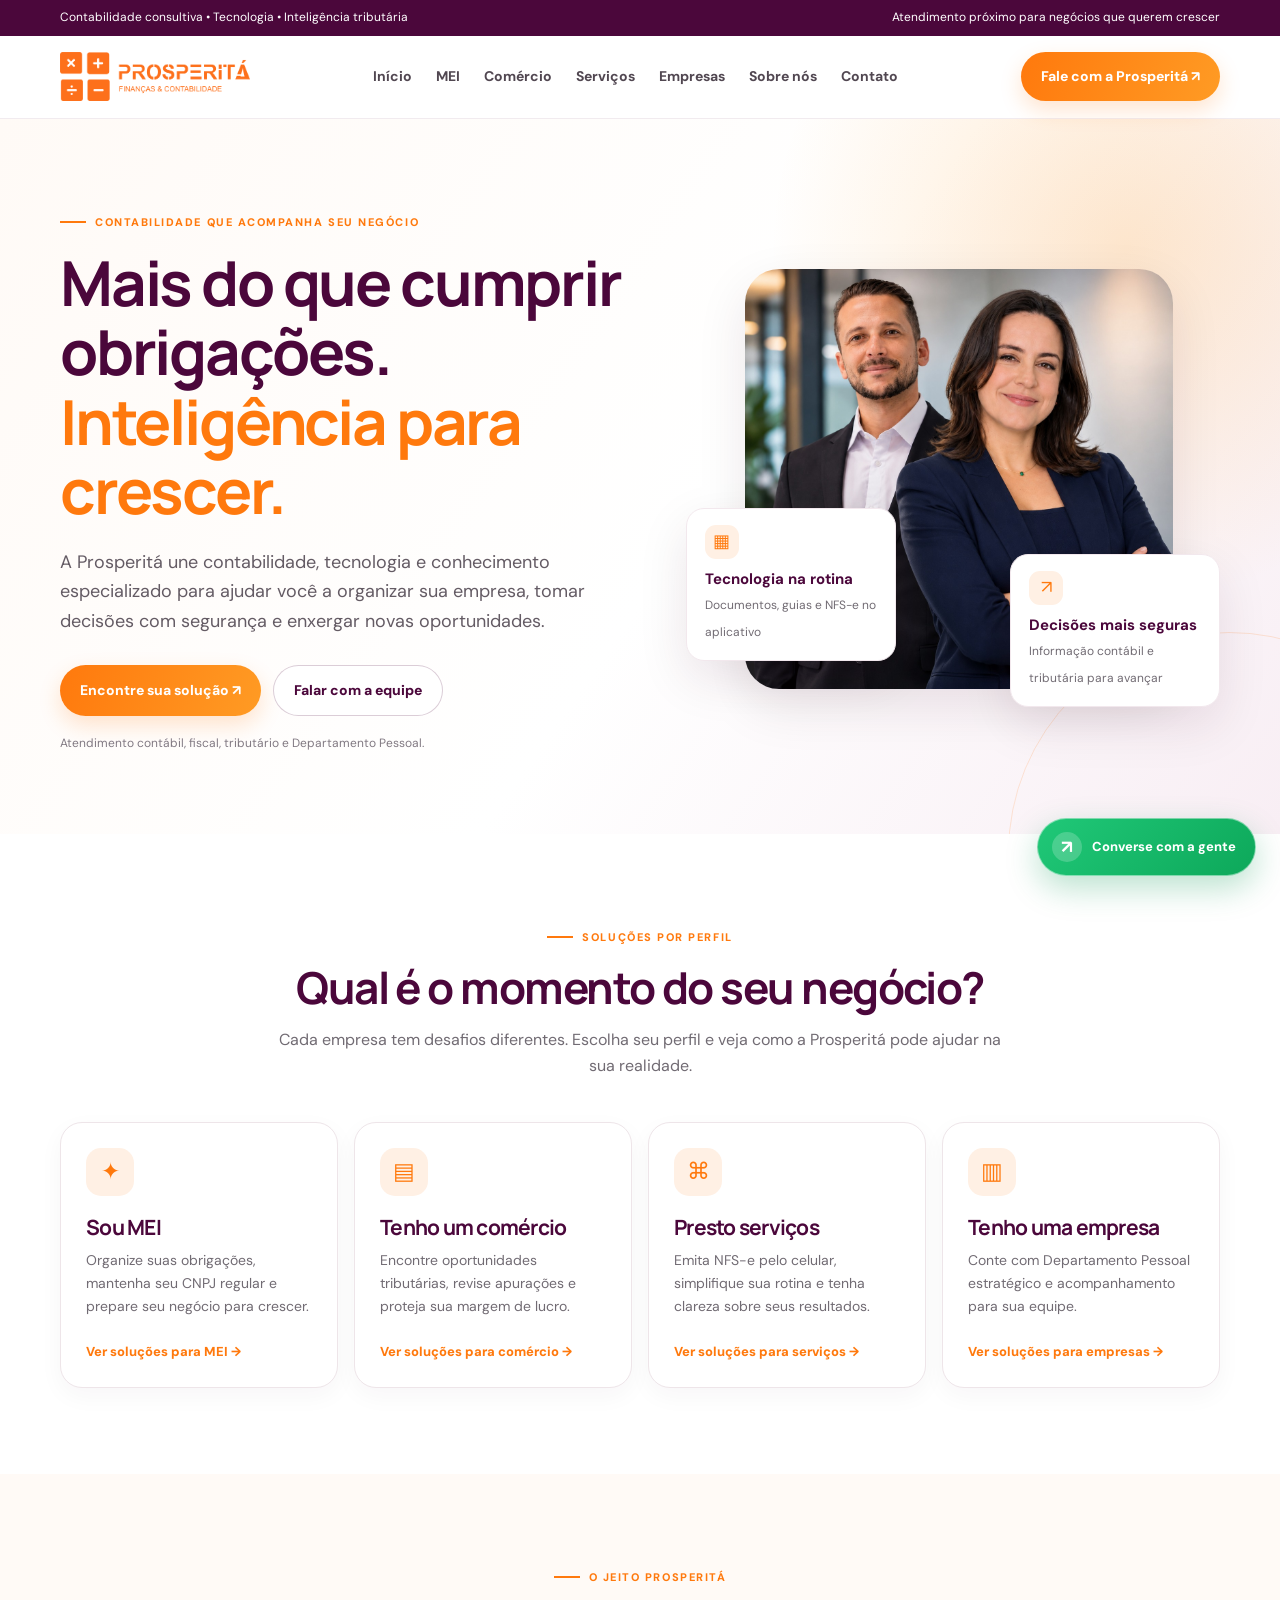
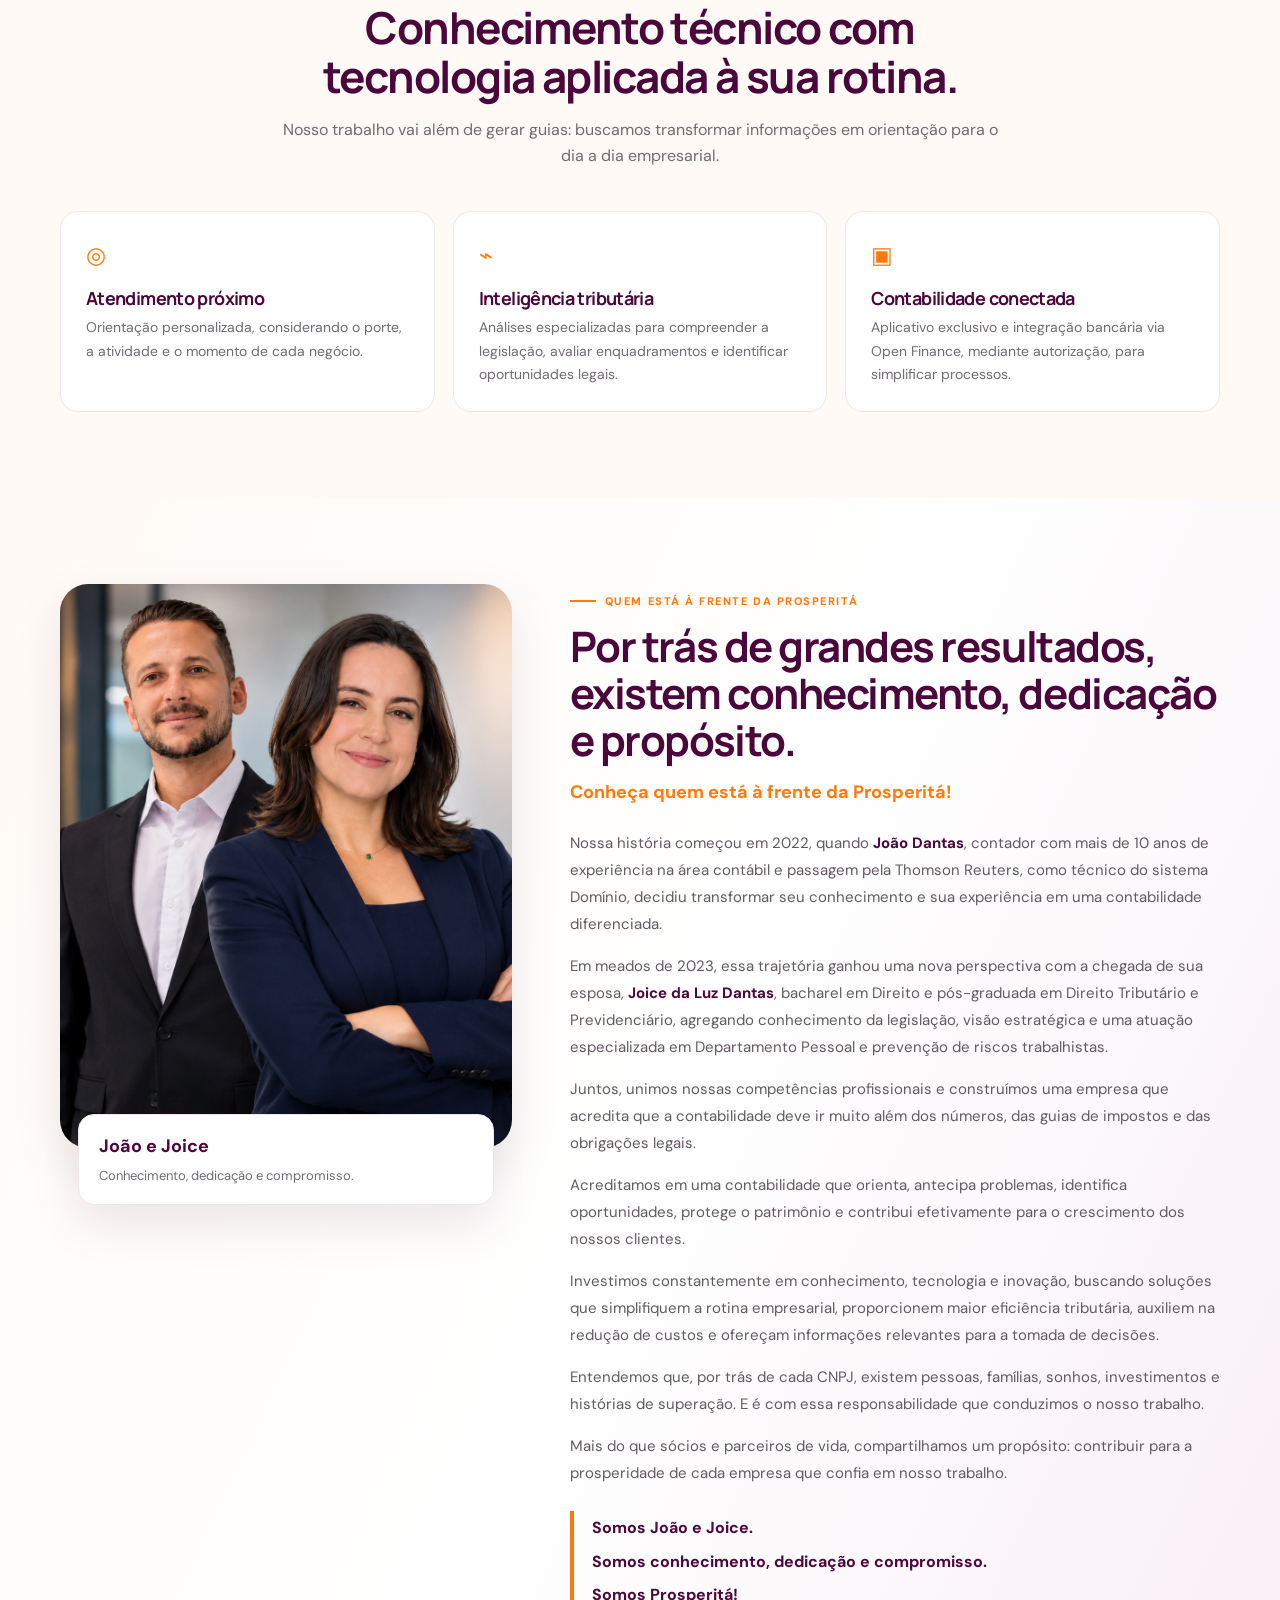
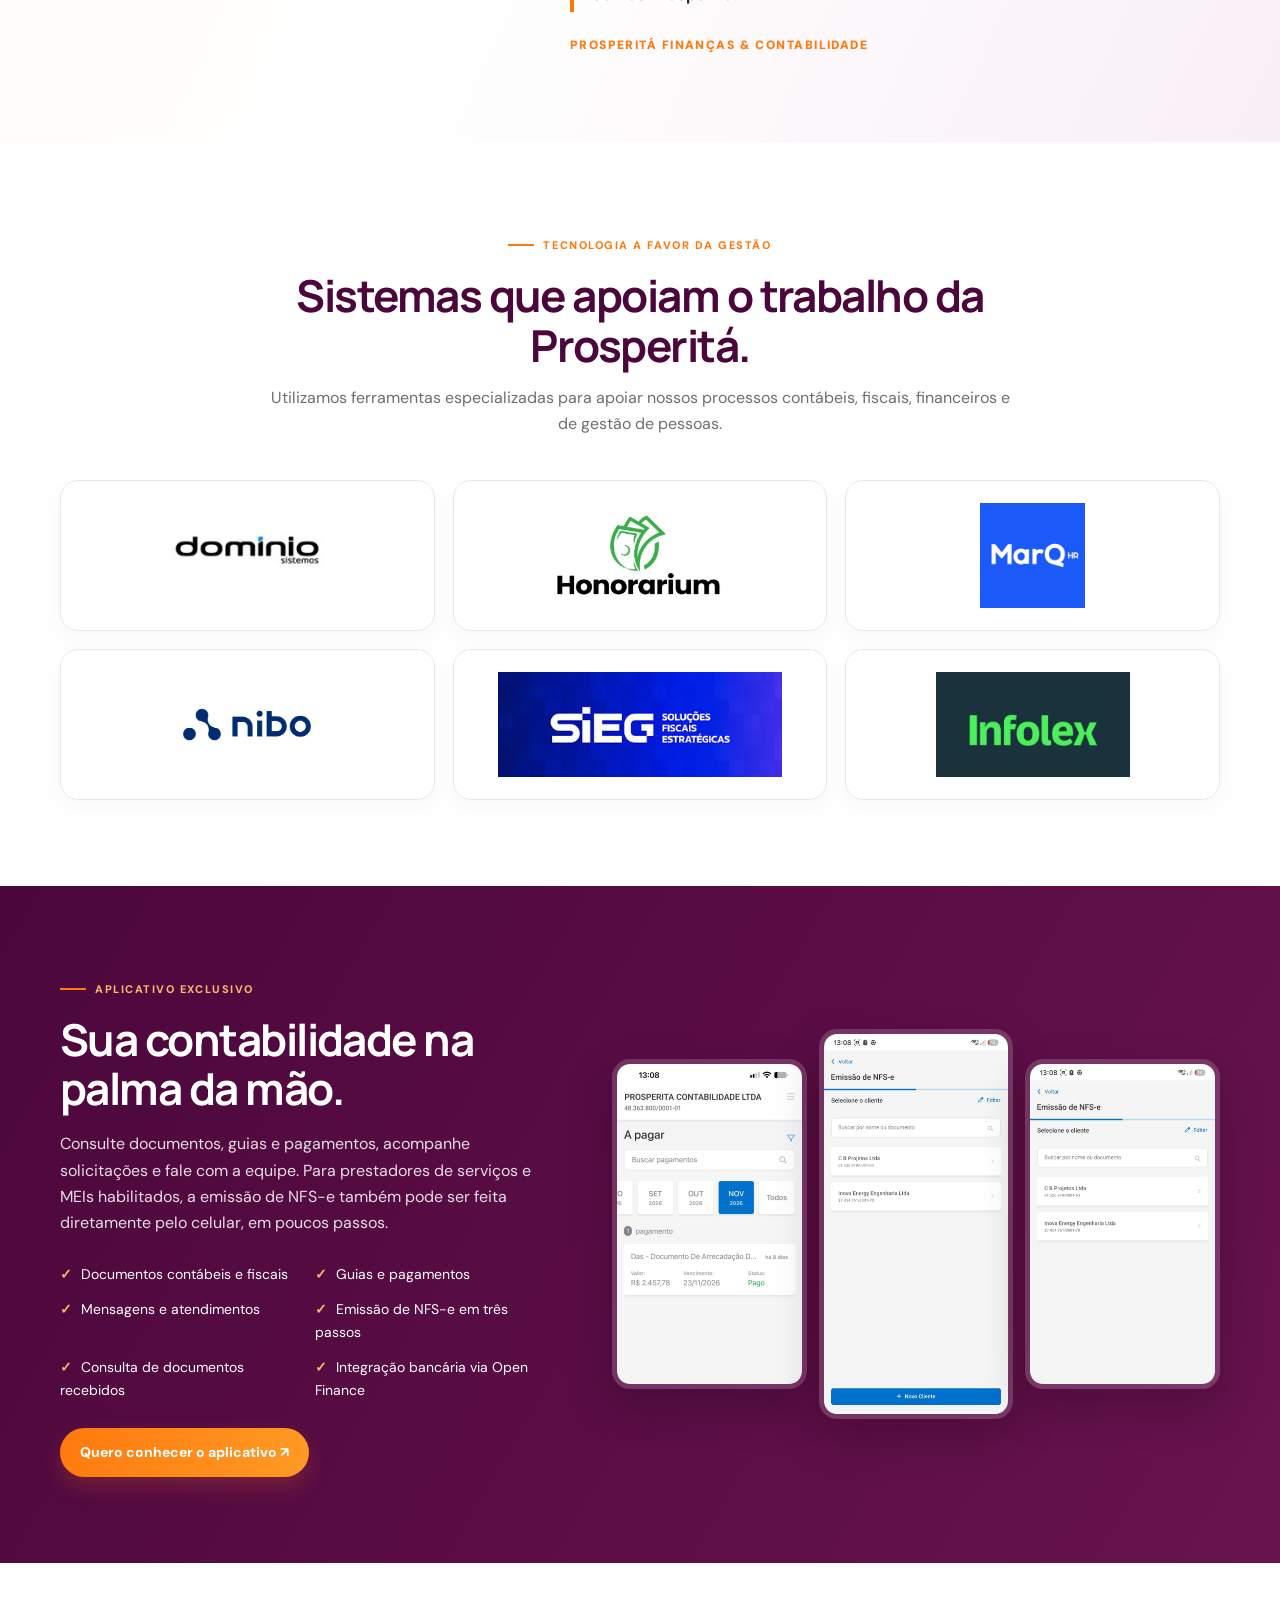
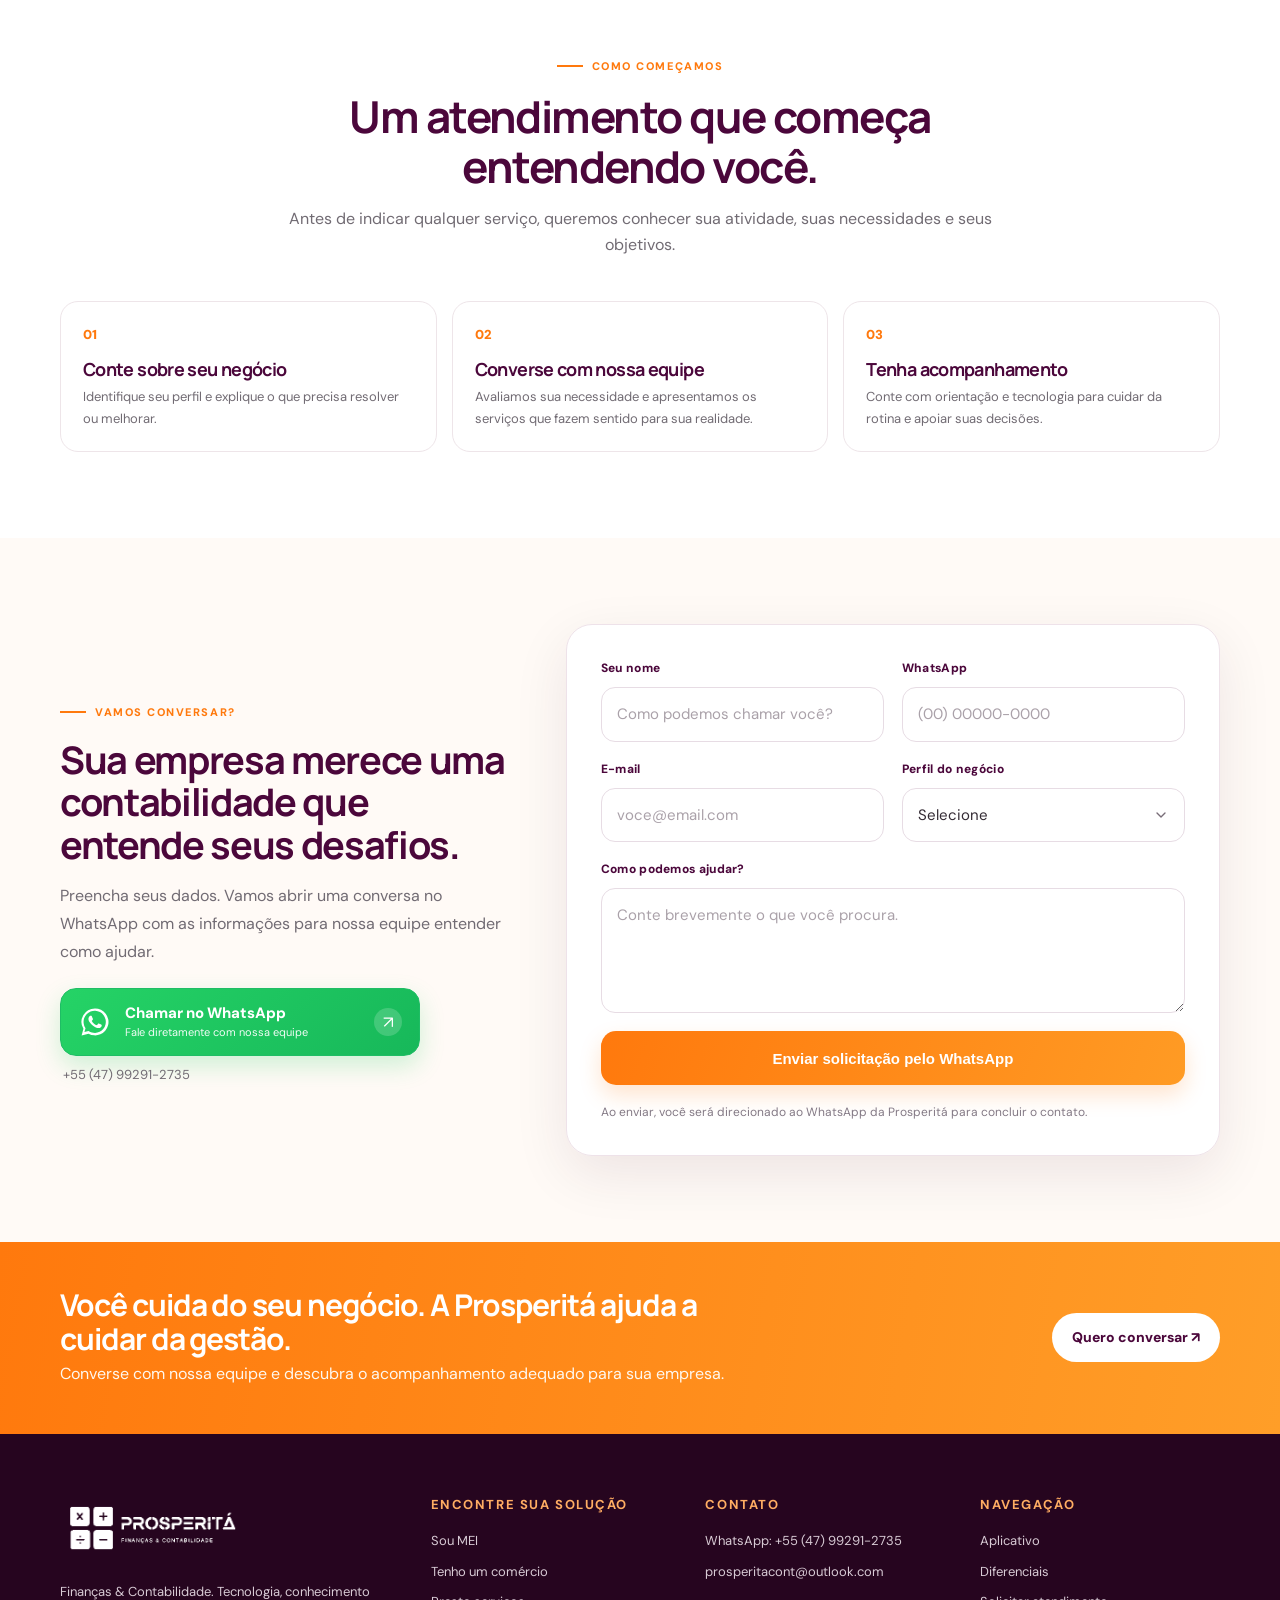
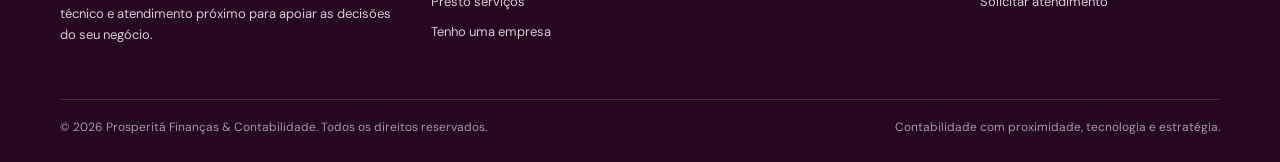
==== commit 038cc5ac: "Add files via upload" ====
--- a/index.html
+++ b/index.html
@@ -44,9 +44,9 @@
 </section>
 <section class="section app-section" id="aplicativo"><div class="container app-grid"><div class="app-copy"><div class="eyebrow" style="color:#ffb56d">Aplicativo exclusivo</div><h2>Sua contabilidade na palma da mão.</h2><p>Consulte documentos, guias e pagamentos, acompanhe solicitações e fale com a equipe. Para prestadores de serviços e MEIs habilitados, a emissão de NFS-e também pode ser feita diretamente pelo celular, em poucos passos.</p><div class="app-list"><span>Documentos contábeis e fiscais</span><span>Guias e pagamentos</span><span>Mensagens e atendimentos</span><span>Emissão de NFS-e em três passos</span><span>Consulta de documentos recebidos</span><span>Integração bancária via Open Finance</span></div><a class="btn btn-orange" href="#contato">Quero conhecer o aplicativo ↗</a></div><div class="screens"><img src="assets/app-dashboard.jpg" alt="Tela inicial do aplicativo Prosperitá"><img src="assets/app-invoice-steps.jpg" alt="Etapas simplificadas de emissão de nota fiscal"><img src="assets/app-documents.jpg" alt="Tela de documentos recebidos no aplicativo"></div></div></section>
 <section class="section"><div class="container"><div class="section-head"><div class="eyebrow">Como começamos</div><h2>Um atendimento que começa entendendo você.</h2><p>Antes de indicar qualquer serviço, queremos conhecer sua atividade, suas necessidades e seus objetivos.</p></div><div class="steps"><article class="step"><h3>Conte sobre seu negócio</h3><p>Identifique seu perfil e explique o que precisa resolver ou melhorar.</p></article><article class="step"><h3>Converse com nossa equipe</h3><p>Avaliamos sua necessidade e apresentamos os serviços que fazem sentido para sua realidade.</p></article><article class="step"><h3>Tenha acompanhamento</h3><p>Conte com orientação e tecnologia para cuidar da rotina e apoiar suas decisões.</p></article></div></div></section>
-<section class="section section-soft" id="contato"><div class="container" style="display:grid;grid-template-columns:.8fr 1.2fr;gap:45px;align-items:center"><div><div class="eyebrow">Vamos conversar?</div><h2 style="font-size:38px;color:var(--purple);margin:0 0 15px">Sua empresa merece uma contabilidade que entende seus desafios.</h2><p style="color:var(--muted)">Preencha seus dados. Vamos abrir uma conversa no WhatsApp com as informações para nossa equipe entender como ajudar.</p><a class="contact-whatsapp-cta" href="https://wa.me/5547992912735?text=Ol%C3%A1%21%20Encontrei%20a%20Prosperit%C3%A1%20pelo%20site%20e%20gostaria%20de%20informa%C3%A7%C3%B5es%20sobre%20os%20servi%C3%A7os.%20Origem%3A%20Site%20Prosperit%C3%A1%20%7C%20P%C3%A1gina%3A%20P%C3%A1gina%20inicial." target="_blank" rel="noopener" aria-label="Abrir conversa com a Prosperitá no WhatsApp">
+<section class="section section-soft" id="contato"><div class="container" style="display:grid;grid-template-columns:.8fr 1.2fr;gap:45px;align-items:center"><div><div class="eyebrow">Vamos conversar?</div><h2 style="font-size:38px;color:var(--purple);margin:0 0 15px">Sua empresa merece uma contabilidade que entende seus desafios.</h2><p style="color:var(--muted)">Preencha seus dados. Vamos abrir uma conversa no WhatsApp com as informações para nossa equipe entender como ajudar.</p><a class="contact-whatsapp-cta" href="https://wa.me/5547992912735?text=Ol%C3%A1%21%20Encontrei%20a%20Prosperit%C3%A1%20pelo%20site%20e%20gostaria%20de%20informa%C3%A7%C3%B5es%20sobre%20os%20servi%C3%A7os.%20Origem%3A%20Site%20Prosperit%C3%A1." target="_blank" rel="noopener" aria-label="Abrir conversa com a Prosperitá no WhatsApp">
 <svg viewBox="0 0 32 32" aria-hidden="true"><path d="M16.02 3.2A12.7 12.7 0 0 0 5.1 22.4L3.4 28.7l6.45-1.69A12.7 12.7 0 1 0 16.02 3.2Zm0 23.1c-2.02 0-4-.54-5.73-1.57l-.41-.24-3.82 1 1.02-3.72-.27-.43a10.46 10.46 0 1 1 9.21 4.96Zm5.74-7.84c-.31-.16-1.83-.9-2.11-1-.28-.1-.49-.16-.7.16-.2.31-.8 1-.98 1.2-.18.2-.36.23-.67.08-.31-.16-1.3-.48-2.48-1.53-.92-.82-1.54-1.83-1.72-2.14-.18-.31-.02-.48.14-.64.14-.14.31-.36.46-.54.15-.18.2-.31.31-.52.1-.2.05-.39-.03-.54-.08-.16-.7-1.68-.96-2.3-.25-.6-.51-.52-.7-.53h-.6c-.2 0-.54.08-.82.39-.28.31-1.07 1.05-1.07 2.56s1.1 2.97 1.25 3.18c.15.2 2.17 3.31 5.26 4.64.73.31 1.3.5 1.74.64.73.23 1.4.2 1.93.12.59-.09 1.83-.75 2.09-1.48.26-.72.26-1.34.18-1.47-.08-.13-.28-.2-.59-.36Z"/></svg>
 <span class="contact-whatsapp-copy"><strong>Chamar no WhatsApp</strong><small>Fale diretamente com nossa equipe</small></span>
 <span class="contact-whatsapp-arrow" aria-hidden="true">↗</span>
 </a>
-<span class="contact-whatsapp-number">+55 (47) 99291-2735</span></div><form class="form-wrap" data-wa-form><div class="form-grid"><div class="field"><label>Seu nome</label><input name="nome" required placeholder="Como podemos chamar você?"></div><div class="field"><label>WhatsApp</label><input name="telefone" required placeholder="(00) 00000-0000"></div><div class="field"><label>E-mail</label><input name="email" type="email" placeholder="voce@email.com"></div><div class="field"><label>Perfil do negócio</label><select name="perfil" required><option value="">Selecione</option><option>MEI</option><option>Comércio</option><option>Prestador de serviços</option><option>Pequena ou média empresa</option></select></div><div class="field full"><label>Como podemos ajudar?</label><textarea name="mensagem" placeholder="Conte brevemente o que você procura."></textarea></div><div class="field full"><button class="btn btn-orange" type="submit">Enviar solicitação pelo WhatsApp</button><span class="form-note">Ao enviar, você será direcionado ao WhatsApp da Prosperitá para concluir o contato.</span></div></div></form></div></section></main><section class="quote-band"><div class="container"><div><h2>Você cuida do seu negócio. A Prosperitá ajuda a cuidar da gestão.</h2><p>Converse com nossa equipe e descubra o acompanhamento adequado para sua empresa.</p></div><a class="btn" href="index.html#contato">Quero conversar ↗</a></div></section><footer class="footer"><div class="container"><div class="footer-grid"><div><img class="footer-logo" src="assets/logo-prosperita.png" alt="Prosperitá"><p>Finanças & Contabilidade. Tecnologia, conhecimento técnico e atendimento próximo para apoiar as decisões do seu negócio.</p></div><div><h4>Encontre sua solução</h4><div class="footer-links"><a href="mei.html">Sou MEI</a><a href="comercio.html">Tenho um comércio</a><a href="servicos.html">Presto serviços</a><a href="empresas.html">Tenho uma empresa</a></div></div><div><h4>Contato</h4><div class="footer-links"><a href="https://wa.me/5547992912735?text=Ol%C3%A1%21%20Encontrei%20a%20Prosperit%C3%A1%20pelo%20site%20e%20gostaria%20de%20informa%C3%A7%C3%B5es%20sobre%20os%20servi%C3%A7os.%20Origem%3A%20Site%20Prosperit%C3%A1%20%7C%20P%C3%A1gina%3A%20P%C3%A1gina%20inicial." target="_blank" rel="noopener">WhatsApp: +55 (47) 99291-2735</a><a href="mailto:prosperitacont@outlook.com">prosperitacont@outlook.com</a></div></div><div><h4>Navegação</h4><div class="footer-links"><a href="index.html#aplicativo">Aplicativo</a><a href="index.html#diferenciais">Diferenciais</a><a href="index.html#contato">Solicitar atendimento</a></div></div></div><div class="copyright"><span>© <span data-year></span> Prosperitá Finanças & Contabilidade. Todos os direitos reservados.</span><span>Contabilidade com proximidade, tecnologia e estratégia.</span></div></div></footer><a class="whatsapp-float" href="https://wa.me/5547992912735?text=Ol%C3%A1%21%20Encontrei%20a%20Prosperit%C3%A1%20pelo%20site%20e%20gostaria%20de%20informa%C3%A7%C3%B5es%20sobre%20os%20servi%C3%A7os.%20Origem%3A%20Site%20Prosperit%C3%A1%20%7C%20P%C3%A1gina%3A%20P%C3%A1gina%20inicial." target="_blank" rel="noopener"><span class="wa-float-icon" aria-hidden="true">↗</span><span class="wa-float-label">Converse com a gente</span></a><script src="assets/site.js"></script></body></html>+<span class="contact-whatsapp-number">+55 (47) 99291-2735</span></div><form class="form-wrap" data-wa-form><div class="form-grid"><div class="field"><label>Seu nome</label><input name="nome" required placeholder="Como podemos chamar você?"></div><div class="field"><label>WhatsApp</label><input name="telefone" required placeholder="(00) 00000-0000"></div><div class="field"><label>E-mail</label><input name="email" type="email" placeholder="voce@email.com"></div><div class="field"><label>Perfil do negócio</label><select name="perfil" required><option value="">Selecione</option><option>MEI</option><option>Comércio</option><option>Prestador de serviços</option><option>Pequena ou média empresa</option></select></div><div class="field full"><label>Como podemos ajudar?</label><textarea name="mensagem" placeholder="Conte brevemente o que você procura."></textarea></div><div class="field full"><button class="btn btn-orange" type="submit">Enviar solicitação pelo WhatsApp</button><span class="form-note">Ao enviar, você será direcionado ao WhatsApp da Prosperitá para concluir o contato.</span></div></div></form></div></section></main><section class="quote-band"><div class="container"><div><h2>Você cuida do seu negócio. A Prosperitá ajuda a cuidar da gestão.</h2><p>Converse com nossa equipe e descubra o acompanhamento adequado para sua empresa.</p></div><a class="btn" href="index.html#contato">Quero conversar ↗</a></div></section><footer class="footer"><div class="container"><div class="footer-grid"><div><img class="footer-logo" src="assets/logo-prosperita.png" alt="Prosperitá"><p>Finanças & Contabilidade. Tecnologia, conhecimento técnico e atendimento próximo para apoiar as decisões do seu negócio.</p></div><div><h4>Encontre sua solução</h4><div class="footer-links"><a href="mei.html">Sou MEI</a><a href="comercio.html">Tenho um comércio</a><a href="servicos.html">Presto serviços</a><a href="empresas.html">Tenho uma empresa</a></div></div><div><h4>Contato</h4><div class="footer-links"><a href="https://wa.me/5547992912735?text=Ol%C3%A1%21%20Encontrei%20a%20Prosperit%C3%A1%20pelo%20site%20e%20gostaria%20de%20informa%C3%A7%C3%B5es%20sobre%20os%20servi%C3%A7os.%20Origem%3A%20Site%20Prosperit%C3%A1." target="_blank" rel="noopener">WhatsApp: +55 (47) 99291-2735</a><a href="mailto:prosperitacont@outlook.com">prosperitacont@outlook.com</a></div></div><div><h4>Navegação</h4><div class="footer-links"><a href="index.html#aplicativo">Aplicativo</a><a href="index.html#diferenciais">Diferenciais</a><a href="index.html#contato">Solicitar atendimento</a></div></div></div><div class="copyright"><span>© <span data-year></span> Prosperitá Finanças & Contabilidade. Todos os direitos reservados.</span><span>Contabilidade com proximidade, tecnologia e estratégia.</span></div></div></footer><a class="whatsapp-float" href="https://wa.me/5547992912735?text=Ol%C3%A1%21%20Encontrei%20a%20Prosperit%C3%A1%20pelo%20site%20e%20gostaria%20de%20informa%C3%A7%C3%B5es%20sobre%20os%20servi%C3%A7os.%20Origem%3A%20Site%20Prosperit%C3%A1." target="_blank" rel="noopener"><span class="wa-float-icon" aria-hidden="true">↗</span><span class="wa-float-label">Converse com a gente</span></a><script src="assets/site.js"></script></body></html>
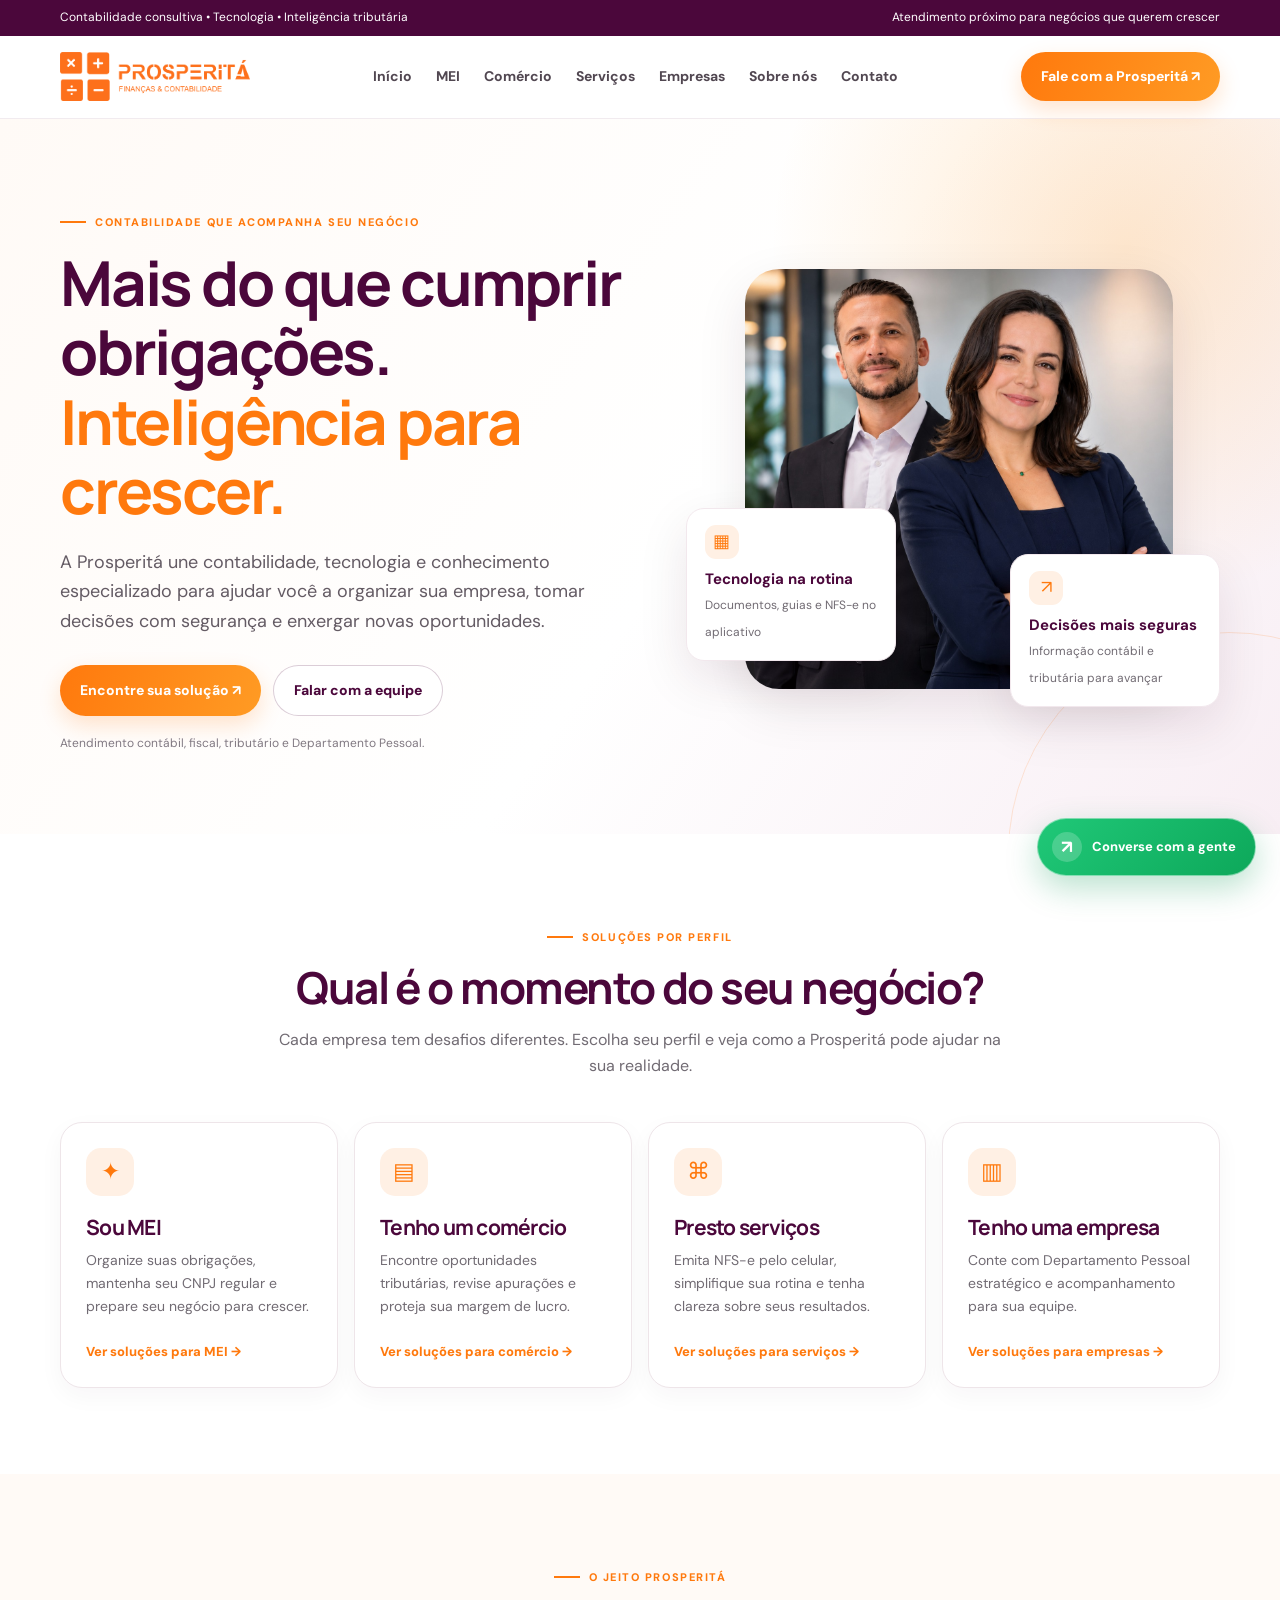
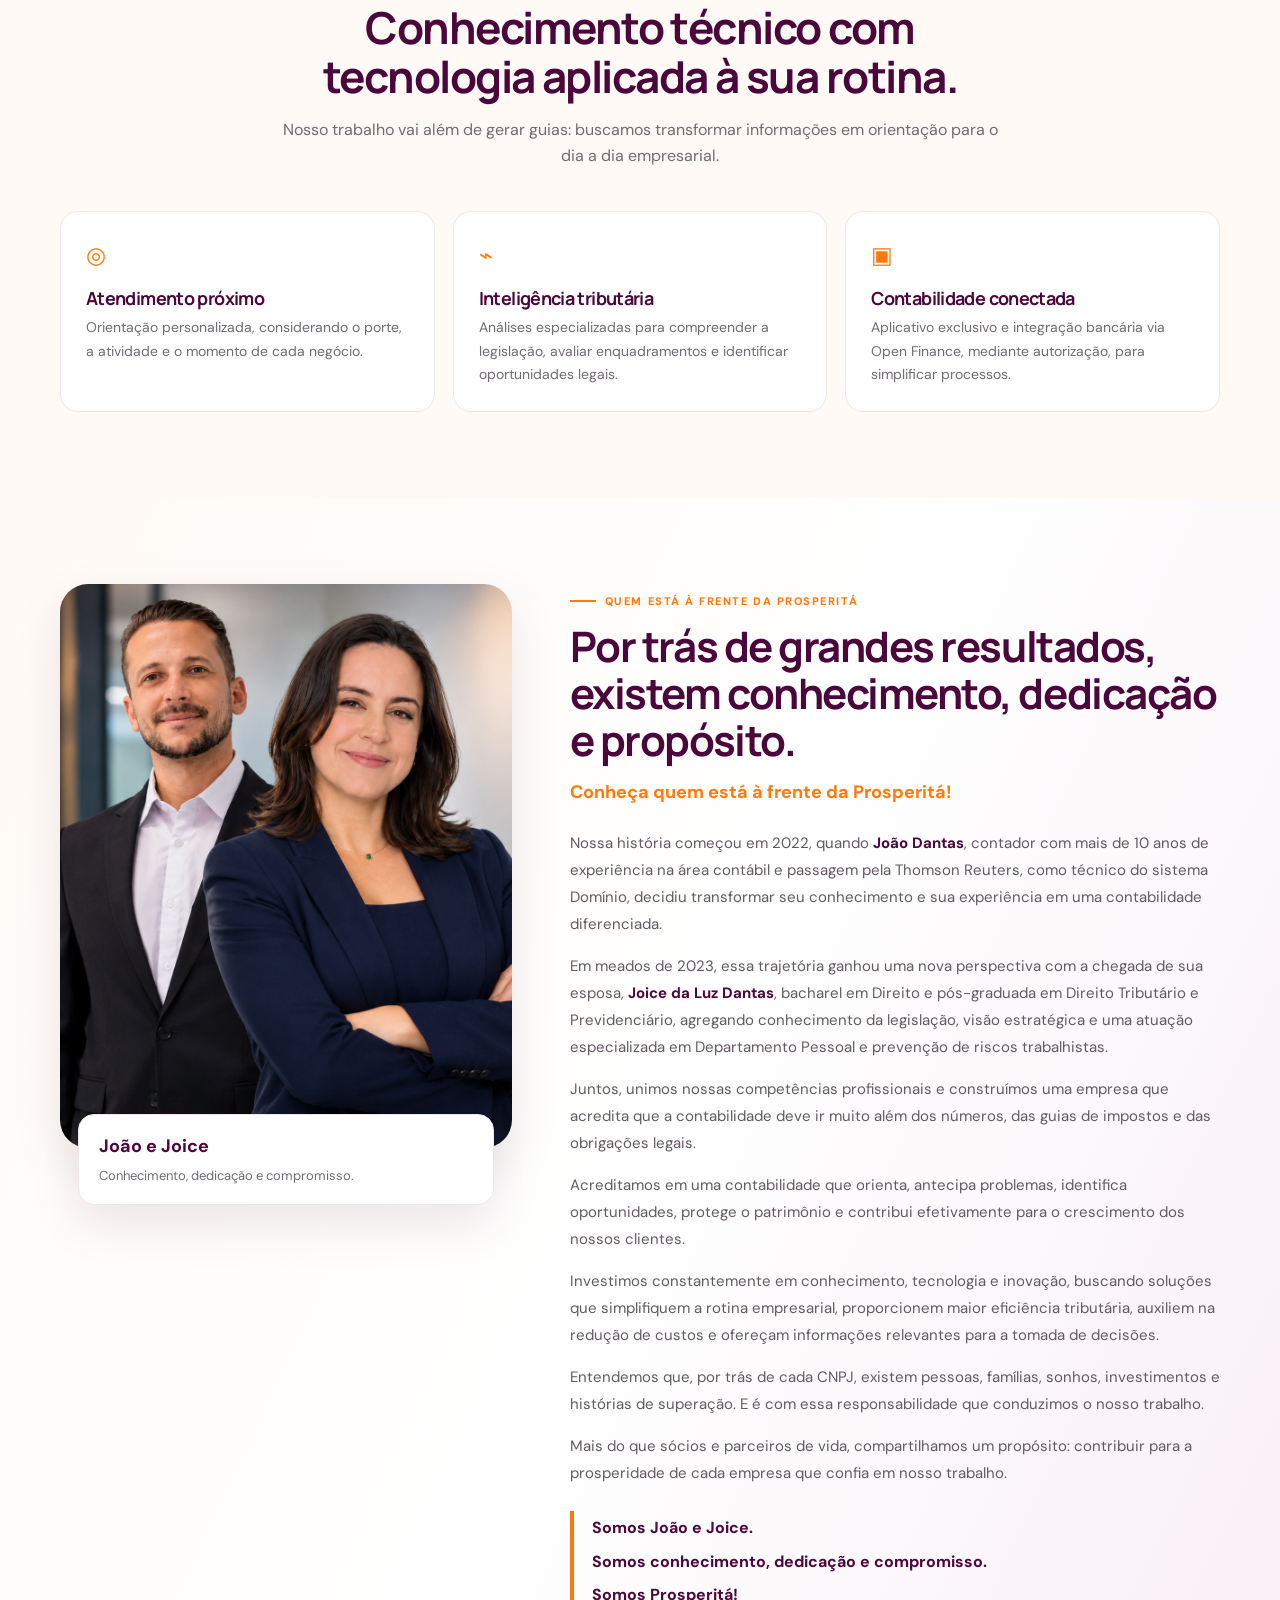
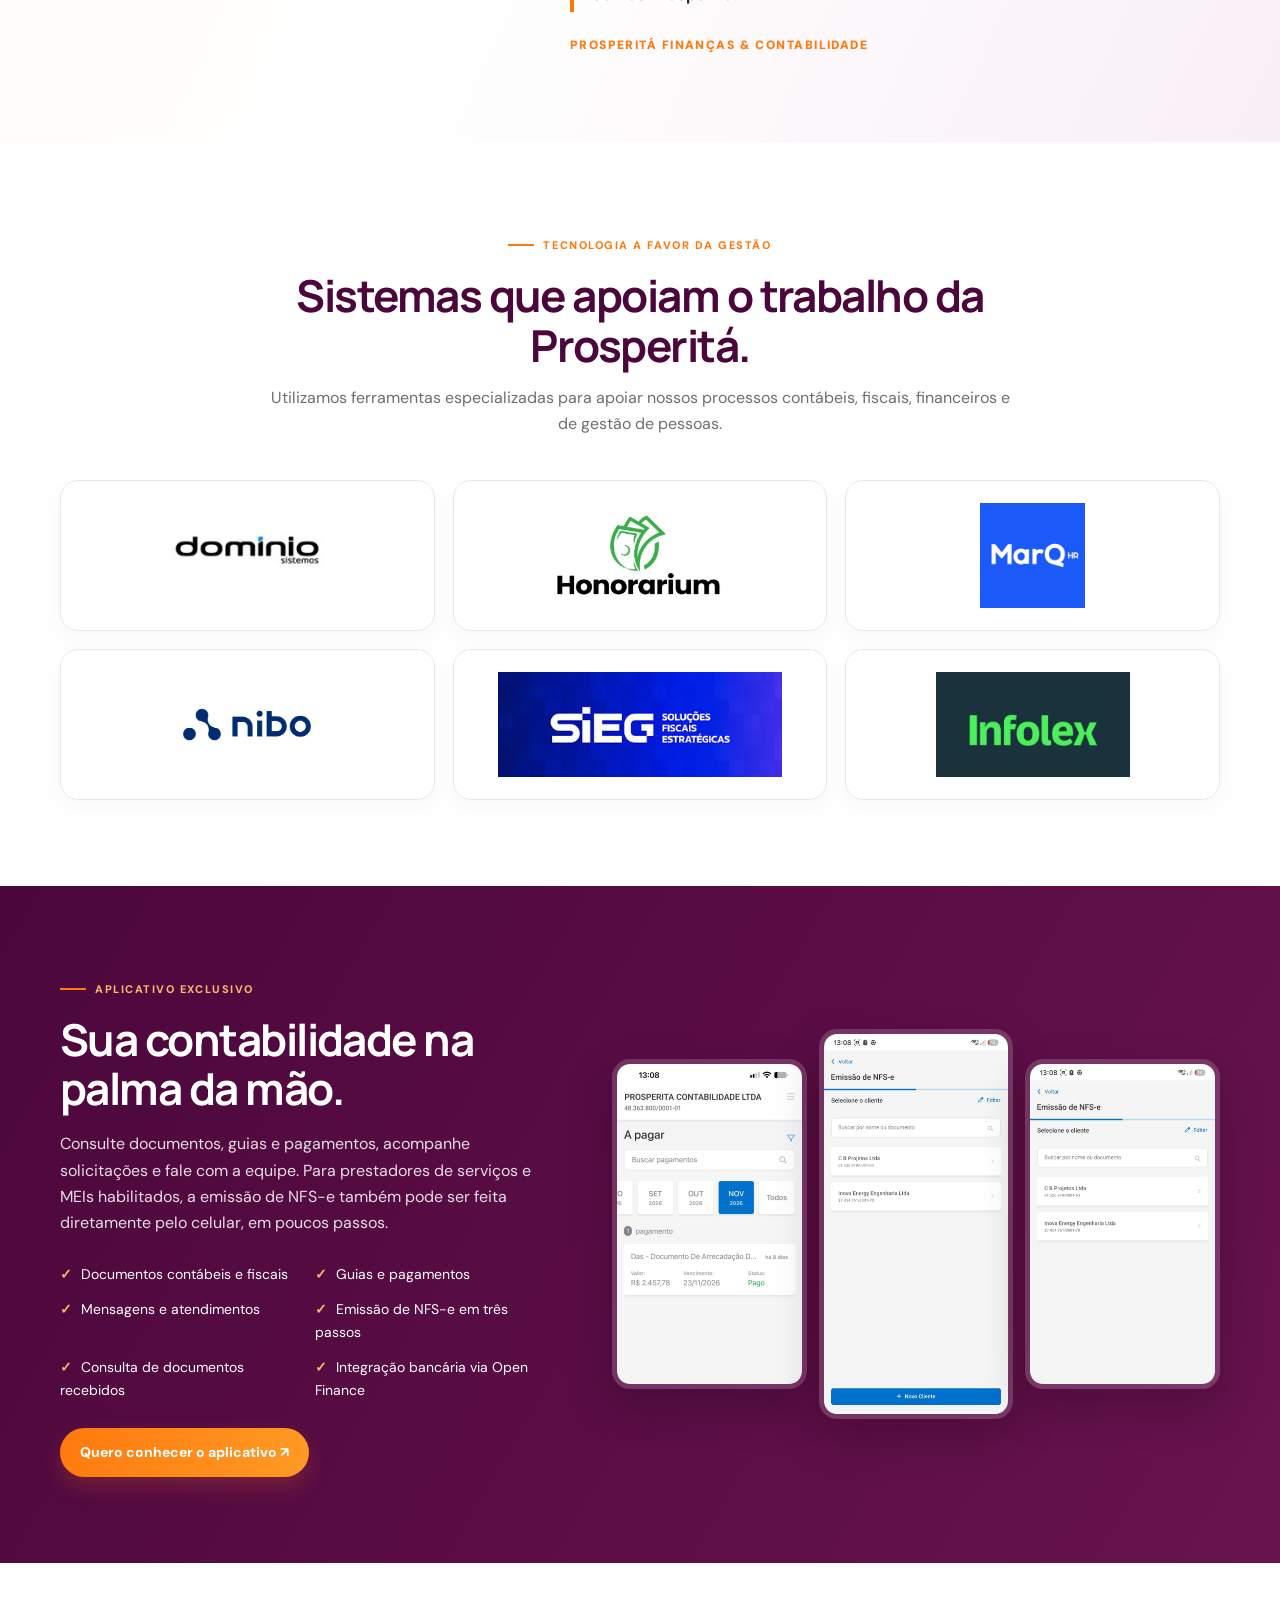
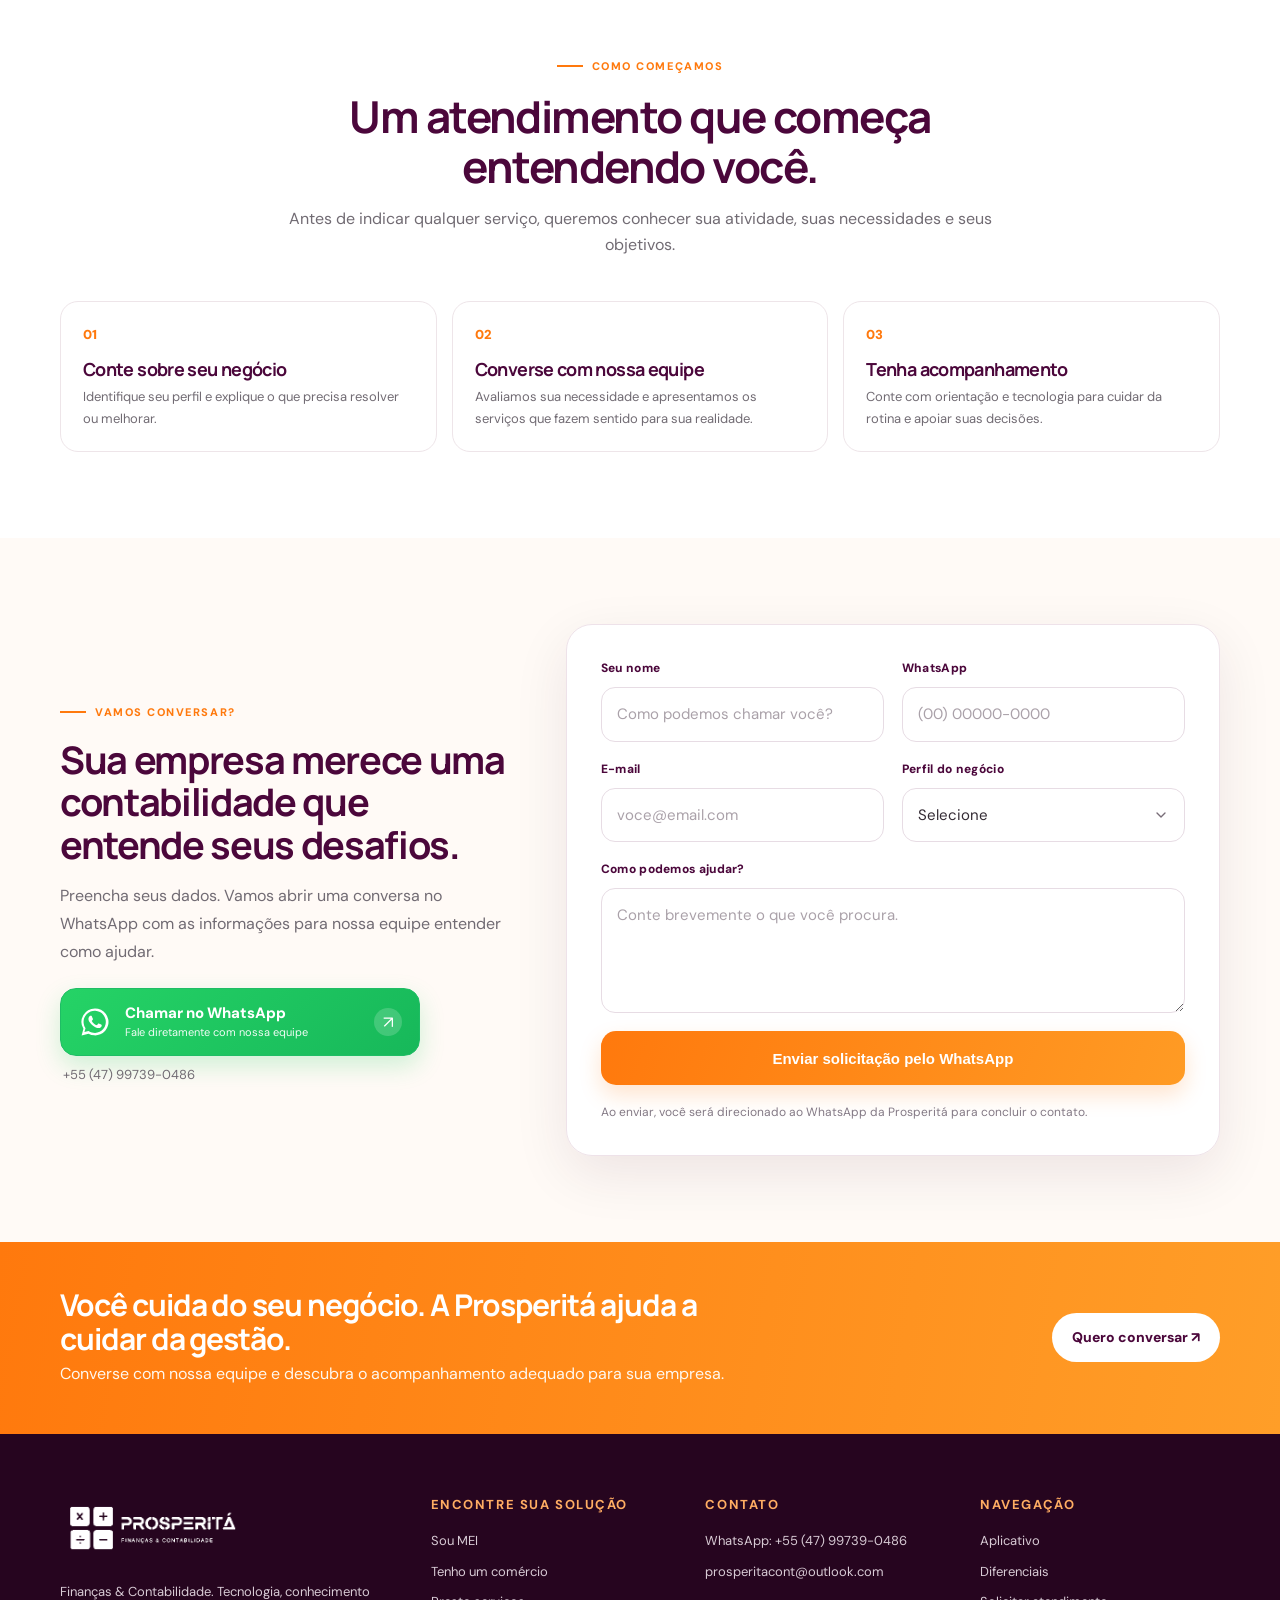
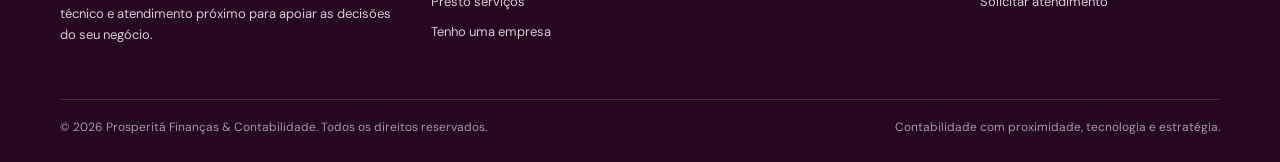
==== commit b09ef2ca: "Update index.html" ====
--- a/index.html
+++ b/index.html
@@ -44,9 +44,9 @@
 </section>
 <section class="section app-section" id="aplicativo"><div class="container app-grid"><div class="app-copy"><div class="eyebrow" style="color:#ffb56d">Aplicativo exclusivo</div><h2>Sua contabilidade na palma da mão.</h2><p>Consulte documentos, guias e pagamentos, acompanhe solicitações e fale com a equipe. Para prestadores de serviços e MEIs habilitados, a emissão de NFS-e também pode ser feita diretamente pelo celular, em poucos passos.</p><div class="app-list"><span>Documentos contábeis e fiscais</span><span>Guias e pagamentos</span><span>Mensagens e atendimentos</span><span>Emissão de NFS-e em três passos</span><span>Consulta de documentos recebidos</span><span>Integração bancária via Open Finance</span></div><a class="btn btn-orange" href="#contato">Quero conhecer o aplicativo ↗</a></div><div class="screens"><img src="assets/app-dashboard.jpg" alt="Tela inicial do aplicativo Prosperitá"><img src="assets/app-invoice-steps.jpg" alt="Etapas simplificadas de emissão de nota fiscal"><img src="assets/app-documents.jpg" alt="Tela de documentos recebidos no aplicativo"></div></div></section>
 <section class="section"><div class="container"><div class="section-head"><div class="eyebrow">Como começamos</div><h2>Um atendimento que começa entendendo você.</h2><p>Antes de indicar qualquer serviço, queremos conhecer sua atividade, suas necessidades e seus objetivos.</p></div><div class="steps"><article class="step"><h3>Conte sobre seu negócio</h3><p>Identifique seu perfil e explique o que precisa resolver ou melhorar.</p></article><article class="step"><h3>Converse com nossa equipe</h3><p>Avaliamos sua necessidade e apresentamos os serviços que fazem sentido para sua realidade.</p></article><article class="step"><h3>Tenha acompanhamento</h3><p>Conte com orientação e tecnologia para cuidar da rotina e apoiar suas decisões.</p></article></div></div></section>
-<section class="section section-soft" id="contato"><div class="container" style="display:grid;grid-template-columns:.8fr 1.2fr;gap:45px;align-items:center"><div><div class="eyebrow">Vamos conversar?</div><h2 style="font-size:38px;color:var(--purple);margin:0 0 15px">Sua empresa merece uma contabilidade que entende seus desafios.</h2><p style="color:var(--muted)">Preencha seus dados. Vamos abrir uma conversa no WhatsApp com as informações para nossa equipe entender como ajudar.</p><a class="contact-whatsapp-cta" href="https://wa.me/5547992912735?text=Ol%C3%A1%21%20Encontrei%20a%20Prosperit%C3%A1%20pelo%20site%20e%20gostaria%20de%20informa%C3%A7%C3%B5es%20sobre%20os%20servi%C3%A7os.%20Origem%3A%20Site%20Prosperit%C3%A1." target="_blank" rel="noopener" aria-label="Abrir conversa com a Prosperitá no WhatsApp">
+<section class="section section-soft" id="contato"><div class="container" style="display:grid;grid-template-columns:.8fr 1.2fr;gap:45px;align-items:center"><div><div class="eyebrow">Vamos conversar?</div><h2 style="font-size:38px;color:var(--purple);margin:0 0 15px">Sua empresa merece uma contabilidade que entende seus desafios.</h2><p style="color:var(--muted)">Preencha seus dados. Vamos abrir uma conversa no WhatsApp com as informações para nossa equipe entender como ajudar.</p><a class="contact-whatsapp-cta" href="https://wa.me/5547997390486?text=Ol%C3%A1%21%20Encontrei%20a%20Prosperit%C3%A1%20pelo%20site%20e%20gostaria%20de%20informa%C3%A7%C3%B5es%20sobre%20os%20servi%C3%A7os.%20Origem%3A%20Site%20Prosperit%C3%A1." target="_blank" rel="noopener" aria-label="Abrir conversa com a Prosperitá no WhatsApp">
 <svg viewBox="0 0 32 32" aria-hidden="true"><path d="M16.02 3.2A12.7 12.7 0 0 0 5.1 22.4L3.4 28.7l6.45-1.69A12.7 12.7 0 1 0 16.02 3.2Zm0 23.1c-2.02 0-4-.54-5.73-1.57l-.41-.24-3.82 1 1.02-3.72-.27-.43a10.46 10.46 0 1 1 9.21 4.96Zm5.74-7.84c-.31-.16-1.83-.9-2.11-1-.28-.1-.49-.16-.7.16-.2.31-.8 1-.98 1.2-.18.2-.36.23-.67.08-.31-.16-1.3-.48-2.48-1.53-.92-.82-1.54-1.83-1.72-2.14-.18-.31-.02-.48.14-.64.14-.14.31-.36.46-.54.15-.18.2-.31.31-.52.1-.2.05-.39-.03-.54-.08-.16-.7-1.68-.96-2.3-.25-.6-.51-.52-.7-.53h-.6c-.2 0-.54.08-.82.39-.28.31-1.07 1.05-1.07 2.56s1.1 2.97 1.25 3.18c.15.2 2.17 3.31 5.26 4.64.73.31 1.3.5 1.74.64.73.23 1.4.2 1.93.12.59-.09 1.83-.75 2.09-1.48.26-.72.26-1.34.18-1.47-.08-.13-.28-.2-.59-.36Z"/></svg>
 <span class="contact-whatsapp-copy"><strong>Chamar no WhatsApp</strong><small>Fale diretamente com nossa equipe</small></span>
 <span class="contact-whatsapp-arrow" aria-hidden="true">↗</span>
 </a>
-<span class="contact-whatsapp-number">+55 (47) 99291-2735</span></div><form class="form-wrap" data-wa-form><div class="form-grid"><div class="field"><label>Seu nome</label><input name="nome" required placeholder="Como podemos chamar você?"></div><div class="field"><label>WhatsApp</label><input name="telefone" required placeholder="(00) 00000-0000"></div><div class="field"><label>E-mail</label><input name="email" type="email" placeholder="voce@email.com"></div><div class="field"><label>Perfil do negócio</label><select name="perfil" required><option value="">Selecione</option><option>MEI</option><option>Comércio</option><option>Prestador de serviços</option><option>Pequena ou média empresa</option></select></div><div class="field full"><label>Como podemos ajudar?</label><textarea name="mensagem" placeholder="Conte brevemente o que você procura."></textarea></div><div class="field full"><button class="btn btn-orange" type="submit">Enviar solicitação pelo WhatsApp</button><span class="form-note">Ao enviar, você será direcionado ao WhatsApp da Prosperitá para concluir o contato.</span></div></div></form></div></section></main><section class="quote-band"><div class="container"><div><h2>Você cuida do seu negócio. A Prosperitá ajuda a cuidar da gestão.</h2><p>Converse com nossa equipe e descubra o acompanhamento adequado para sua empresa.</p></div><a class="btn" href="index.html#contato">Quero conversar ↗</a></div></section><footer class="footer"><div class="container"><div class="footer-grid"><div><img class="footer-logo" src="assets/logo-prosperita.png" alt="Prosperitá"><p>Finanças & Contabilidade. Tecnologia, conhecimento técnico e atendimento próximo para apoiar as decisões do seu negócio.</p></div><div><h4>Encontre sua solução</h4><div class="footer-links"><a href="mei.html">Sou MEI</a><a href="comercio.html">Tenho um comércio</a><a href="servicos.html">Presto serviços</a><a href="empresas.html">Tenho uma empresa</a></div></div><div><h4>Contato</h4><div class="footer-links"><a href="https://wa.me/5547992912735?text=Ol%C3%A1%21%20Encontrei%20a%20Prosperit%C3%A1%20pelo%20site%20e%20gostaria%20de%20informa%C3%A7%C3%B5es%20sobre%20os%20servi%C3%A7os.%20Origem%3A%20Site%20Prosperit%C3%A1." target="_blank" rel="noopener">WhatsApp: +55 (47) 99291-2735</a><a href="mailto:prosperitacont@outlook.com">prosperitacont@outlook.com</a></div></div><div><h4>Navegação</h4><div class="footer-links"><a href="index.html#aplicativo">Aplicativo</a><a href="index.html#diferenciais">Diferenciais</a><a href="index.html#contato">Solicitar atendimento</a></div></div></div><div class="copyright"><span>© <span data-year></span> Prosperitá Finanças & Contabilidade. Todos os direitos reservados.</span><span>Contabilidade com proximidade, tecnologia e estratégia.</span></div></div></footer><a class="whatsapp-float" href="https://wa.me/5547992912735?text=Ol%C3%A1%21%20Encontrei%20a%20Prosperit%C3%A1%20pelo%20site%20e%20gostaria%20de%20informa%C3%A7%C3%B5es%20sobre%20os%20servi%C3%A7os.%20Origem%3A%20Site%20Prosperit%C3%A1." target="_blank" rel="noopener"><span class="wa-float-icon" aria-hidden="true">↗</span><span class="wa-float-label">Converse com a gente</span></a><script src="assets/site.js"></script></body></html>+<span class="contact-whatsapp-number">+55 (47) 99739-0486</span></div><form class="form-wrap" data-wa-form><div class="form-grid"><div class="field"><label>Seu nome</label><input name="nome" required placeholder="Como podemos chamar você?"></div><div class="field"><label>WhatsApp</label><input name="telefone" required placeholder="(00) 00000-0000"></div><div class="field"><label>E-mail</label><input name="email" type="email" placeholder="voce@email.com"></div><div class="field"><label>Perfil do negócio</label><select name="perfil" required><option value="">Selecione</option><option>MEI</option><option>Comércio</option><option>Prestador de serviços</option><option>Pequena ou média empresa</option></select></div><div class="field full"><label>Como podemos ajudar?</label><textarea name="mensagem" placeholder="Conte brevemente o que você procura."></textarea></div><div class="field full"><button class="btn btn-orange" type="submit">Enviar solicitação pelo WhatsApp</button><span class="form-note">Ao enviar, você será direcionado ao WhatsApp da Prosperitá para concluir o contato.</span></div></div></form></div></section></main><section class="quote-band"><div class="container"><div><h2>Você cuida do seu negócio. A Prosperitá ajuda a cuidar da gestão.</h2><p>Converse com nossa equipe e descubra o acompanhamento adequado para sua empresa.</p></div><a class="btn" href="index.html#contato">Quero conversar ↗</a></div></section><footer class="footer"><div class="container"><div class="footer-grid"><div><img class="footer-logo" src="assets/logo-prosperita.png" alt="Prosperitá"><p>Finanças & Contabilidade. Tecnologia, conhecimento técnico e atendimento próximo para apoiar as decisões do seu negócio.</p></div><div><h4>Encontre sua solução</h4><div class="footer-links"><a href="mei.html">Sou MEI</a><a href="comercio.html">Tenho um comércio</a><a href="servicos.html">Presto serviços</a><a href="empresas.html">Tenho uma empresa</a></div></div><div><h4>Contato</h4><div class="footer-links"><a href="https://wa.me/5547997390486?text=Ol%C3%A1%21%20Encontrei%20a%20Prosperit%C3%A1%20pelo%20site%20e%20gostaria%20de%20informa%C3%A7%C3%B5es%20sobre%20os%20servi%C3%A7os.%20Origem%3A%20Site%20Prosperit%C3%A1." target="_blank" rel="noopener">WhatsApp: +55 (47) 99739-0486</a><a href="mailto:prosperitacont@outlook.com">prosperitacont@outlook.com</a></div></div><div><h4>Navegação</h4><div class="footer-links"><a href="index.html#aplicativo">Aplicativo</a><a href="index.html#diferenciais">Diferenciais</a><a href="index.html#contato">Solicitar atendimento</a></div></div></div><div class="copyright"><span>© <span data-year></span> Prosperitá Finanças & Contabilidade. Todos os direitos reservados.</span><span>Contabilidade com proximidade, tecnologia e estratégia.</span></div></div></footer><a class="whatsapp-float" href="https://wa.me/5547997390486?text=Ol%C3%A1%21%20Encontrei%20a%20Prosperit%C3%A1%20pelo%20site%20e%20gostaria%20de%20informa%C3%A7%C3%B5es%20sobre%20os%20servi%C3%A7os.%20Origem%3A%20Site%20Prosperit%C3%A1." target="_blank" rel="noopener"><span class="wa-float-icon" aria-hidden="true">↗</span><span class="wa-float-label">Converse com a gente</span></a><script src="assets/site.js"></script></body></html>
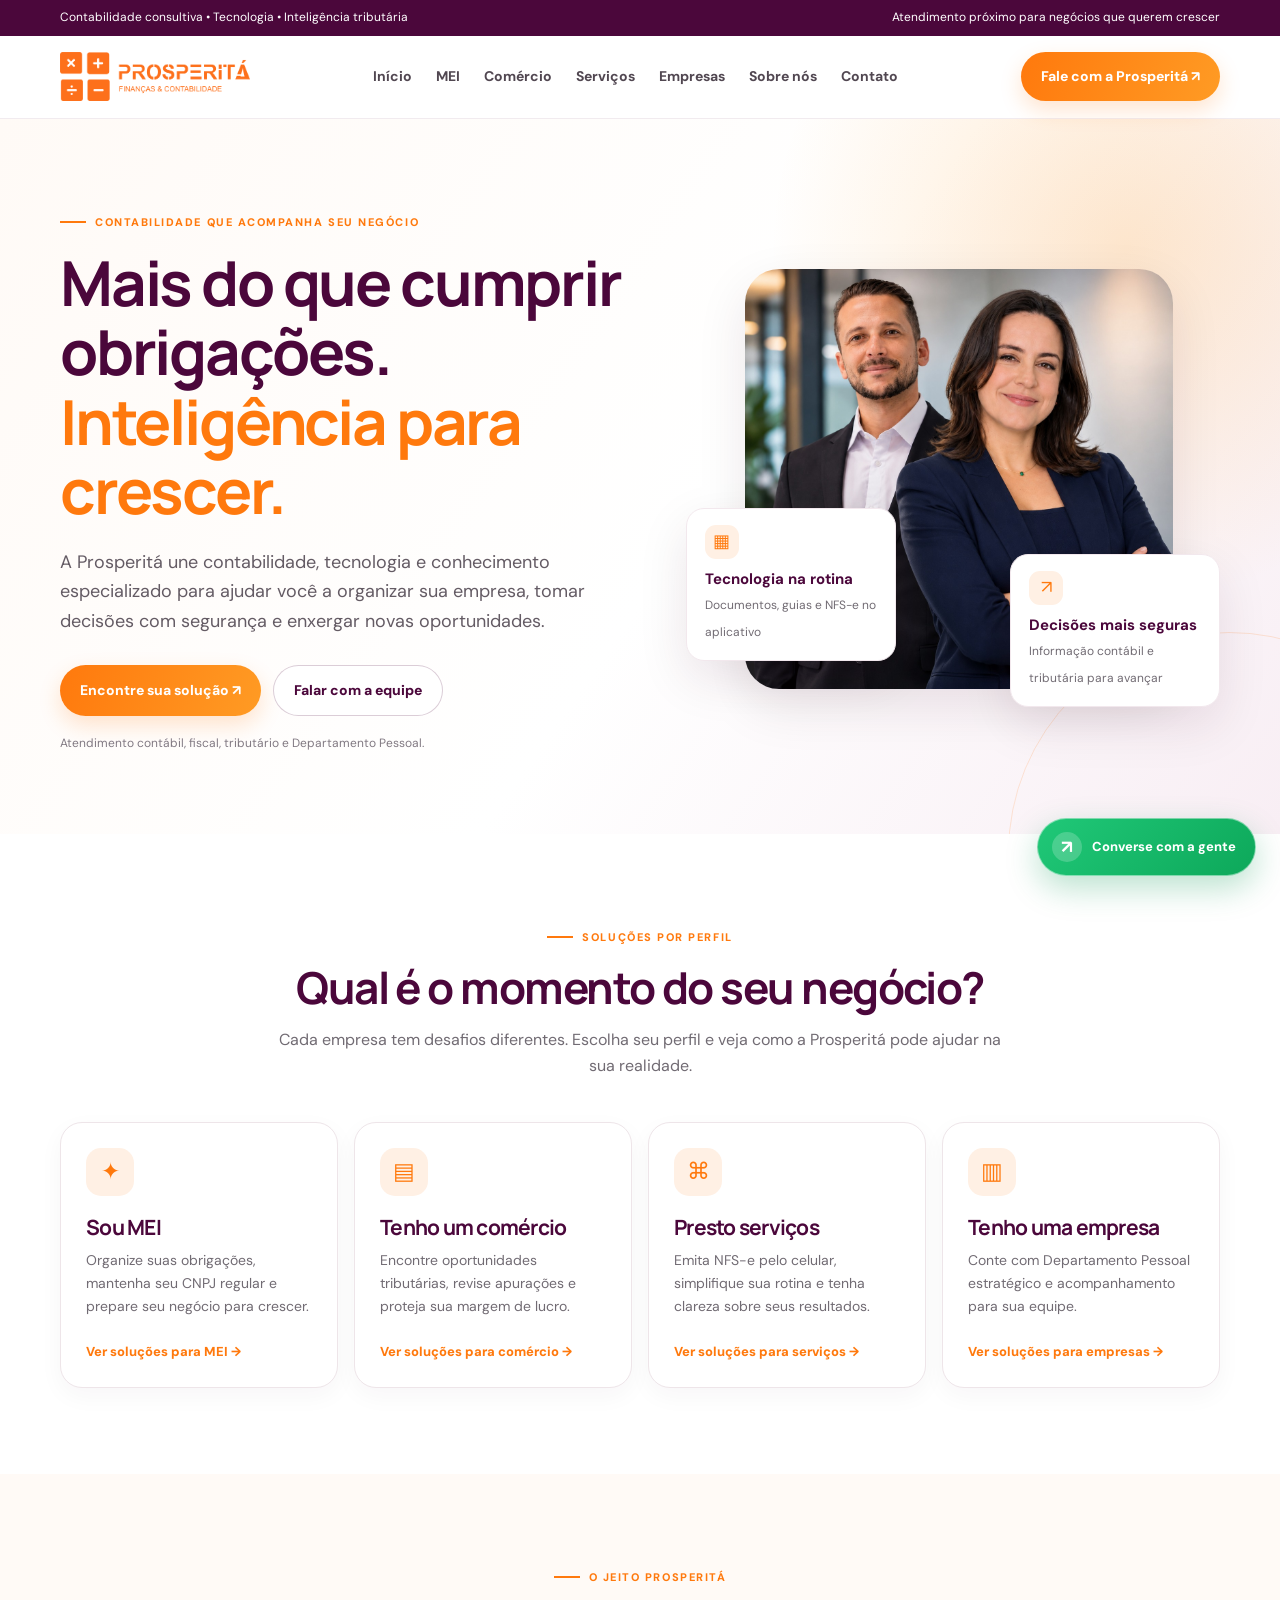
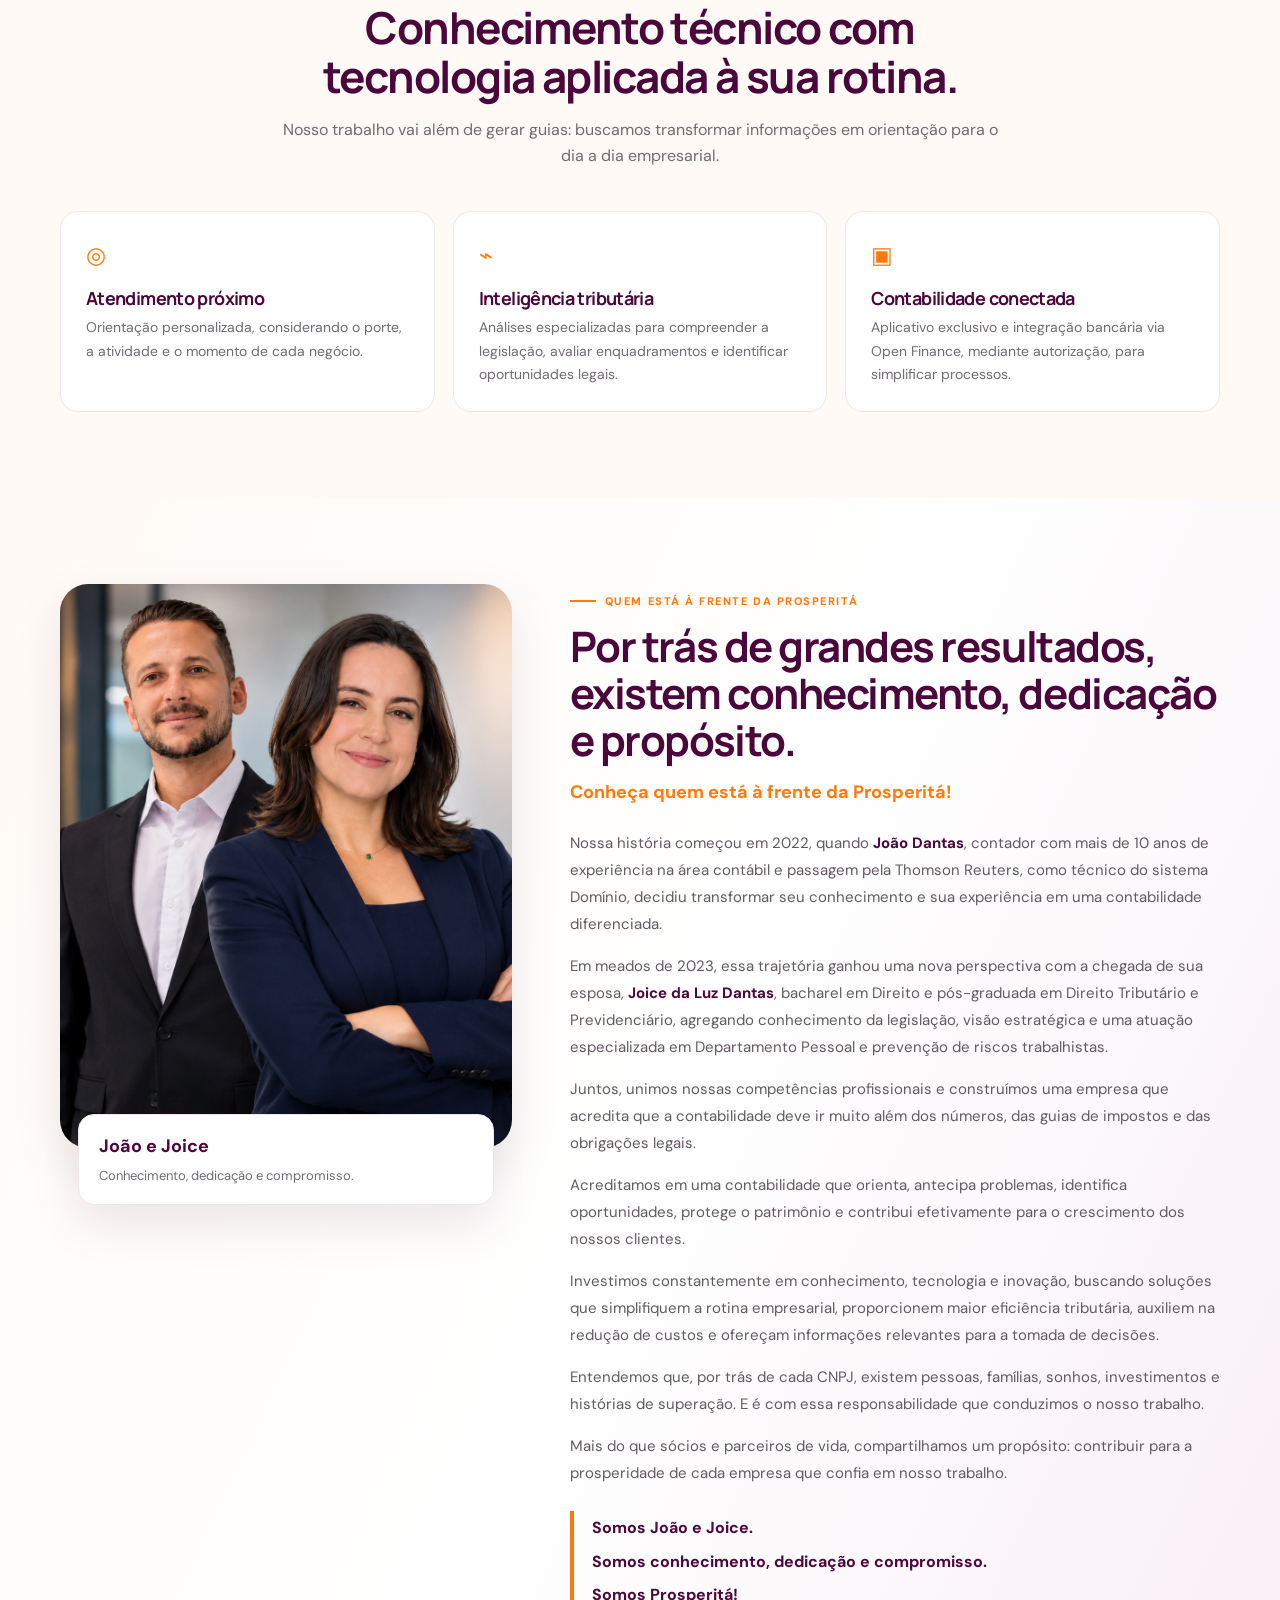
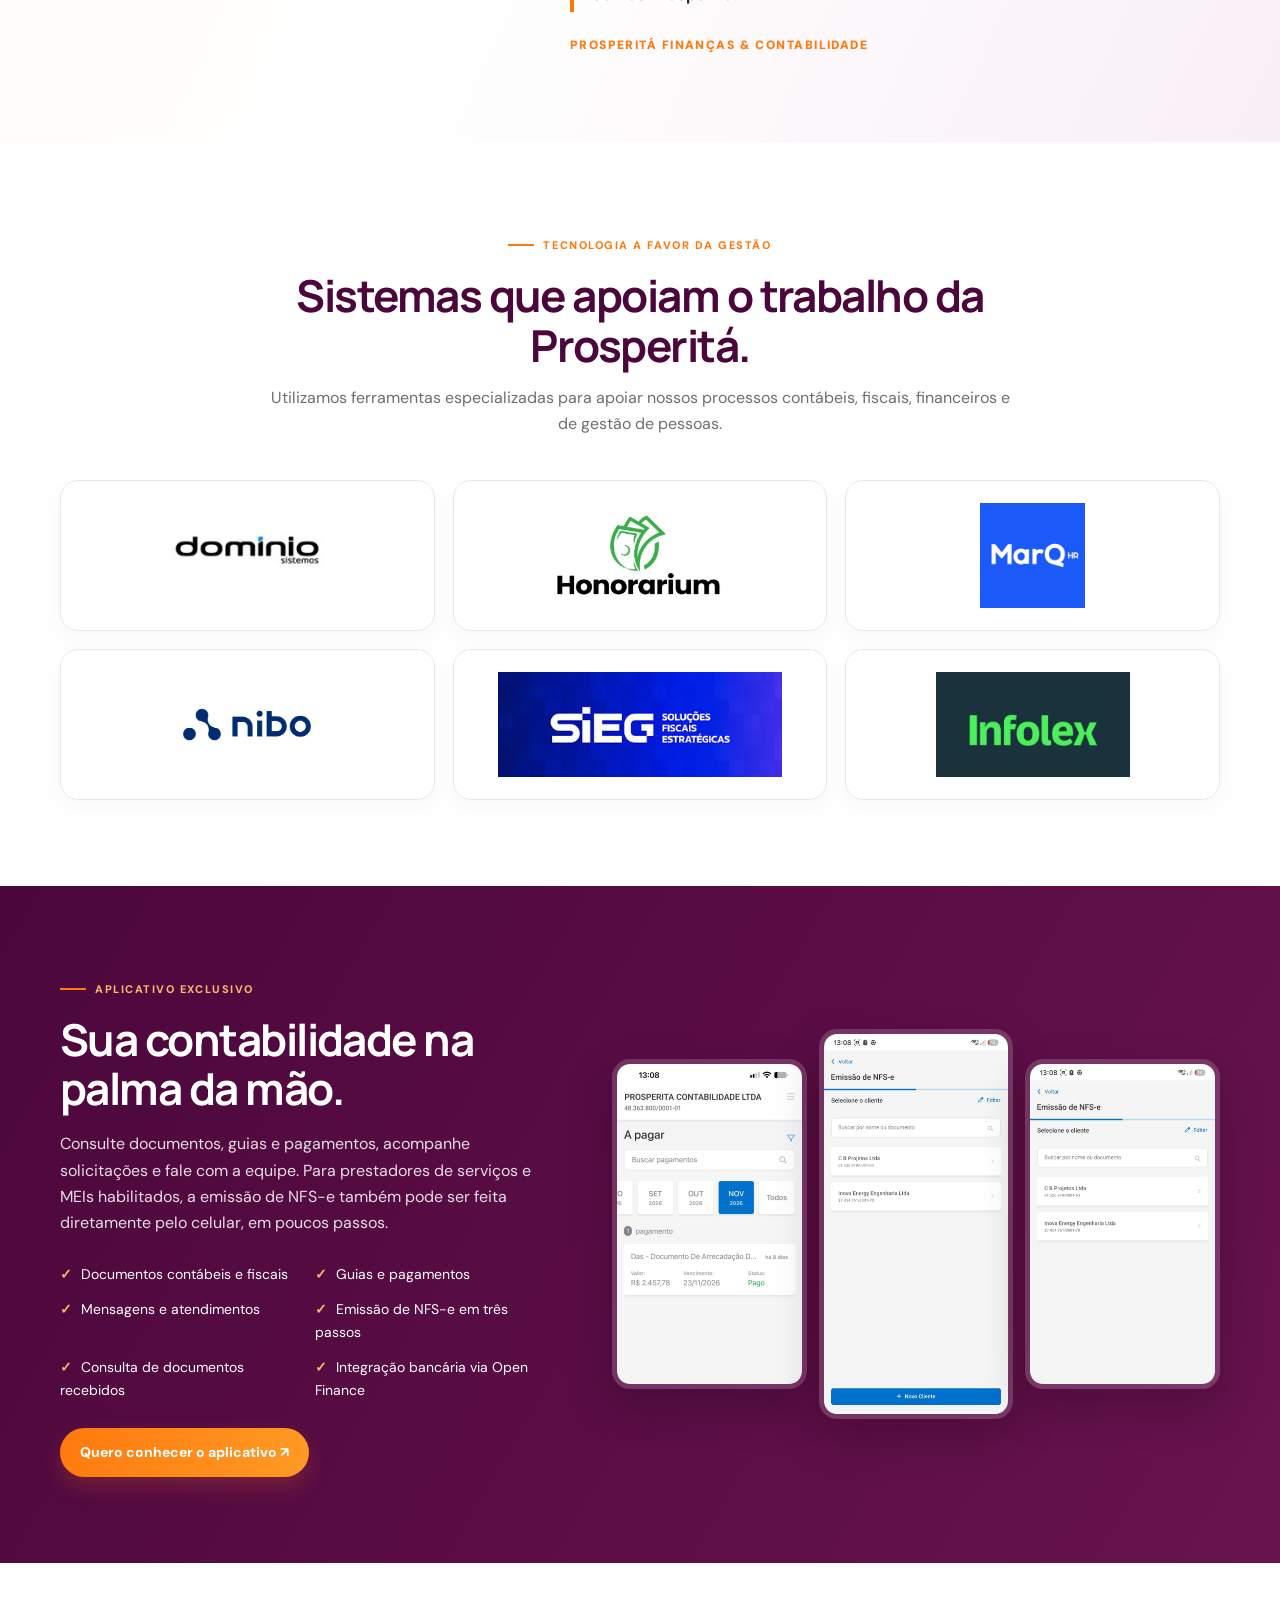
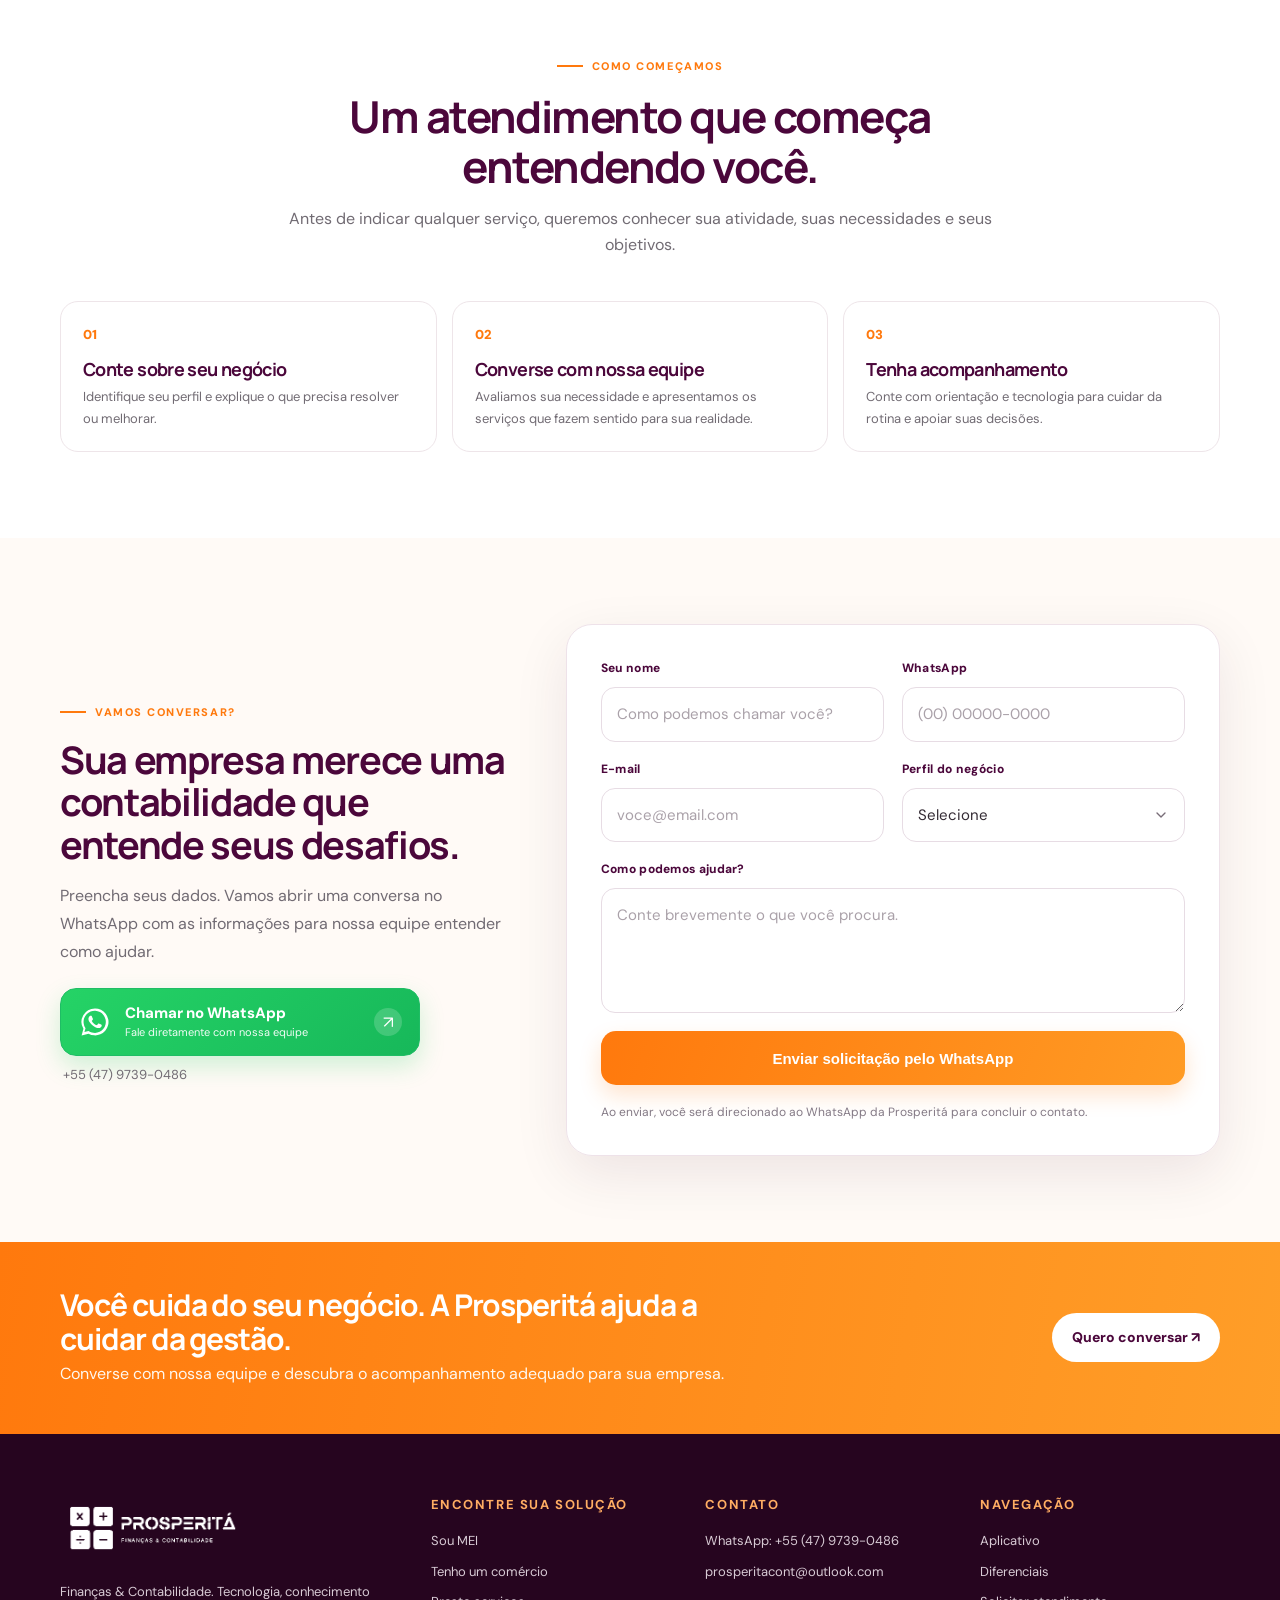
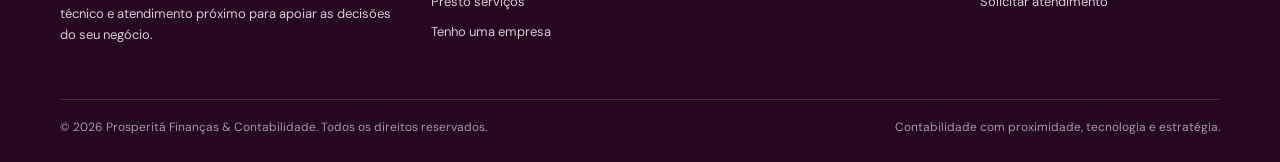
==== commit b8d23537: "Add files via upload" ====
--- a/index.html
+++ b/index.html
@@ -1,4 +1,24 @@
-<!doctype html><html lang="pt-BR"><head><meta charset="utf-8"><meta name="viewport" content="width=device-width,initial-scale=1"><meta name="description" content="Contabilidade, inteligência tributária, tecnologia e Departamento Pessoal para MEI, comércio, prestadores de serviços e empresas."><title>Contabilidade consultiva para negócios | Prosperitá</title><link rel="stylesheet" href="assets/style.css"></head><body><div class="topbar"><div class="container"><span>Contabilidade consultiva • Tecnologia • Inteligência tributária</span><span>Atendimento próximo para negócios que querem crescer</span></div></div><header class="site-header"><div class="container nav"><a class="brand" href="index.html"><img src="assets/logo-prosperita-header.png" alt="Prosperitá Finanças & Contabilidade"></a><button class="menu-toggle" aria-label="Abrir menu" aria-expanded="false">☰</button><nav class="nav-links"><a href="index.html">Início</a><a href="mei.html">MEI</a><a href="comercio.html">Comércio</a><a href="servicos.html">Serviços</a><a href="empresas.html">Empresas</a><a href="index.html#sobre">Sobre nós</a><a href="index.html#contato">Contato</a></nav><a class="nav-cta" href="index.html#contato">Fale com a Prosperitá ↗</a></div></header><main><section class="hero"><div class="container hero-grid"><div><div class="eyebrow">Contabilidade que acompanha seu negócio</div><h1>Mais do que cumprir obrigações. <em>Inteligência para crescer.</em></h1><p>A Prosperitá une contabilidade, tecnologia e conhecimento especializado para ajudar você a organizar sua empresa, tomar decisões com segurança e enxergar novas oportunidades.</p><div class="hero-actions"><a class="btn btn-orange" href="#publicos">Encontre sua solução ↗</a><a class="btn btn-outline" href="#contato">Falar com a equipe</a></div><div class="hero-note">Atendimento contábil, fiscal, tributário e Departamento Pessoal.</div></div><div class="hero-art"><img class="portrait" src="assets/equipe-prosperita.jpg" alt="Profissionais da Prosperitá"><div class="float-card one"><div class="float-icon">▦</div><strong>Tecnologia na rotina</strong><span>Documentos, guias e NFS-e no aplicativo</span></div><div class="float-card two"><div class="float-icon">↗</div><strong>Decisões mais seguras</strong><span>Informação contábil e tributária para avançar</span></div></div></div></section>
+<!doctype html><html lang="pt-BR"><head><meta charset="utf-8"><meta name="viewport" content="width=device-width,initial-scale=1"><meta name="description" content="Contabilidade, inteligência tributária, tecnologia e Departamento Pessoal para MEI, comércio, prestadores de serviços e empresas."><title>Contabilidade consultiva para negócios | Prosperitá</title><link rel="stylesheet" href="assets/style.css"><!-- Meta Pixel Code -->
+<script>
+!function(f,b,e,v,n,t,s)
+{if(f.fbq)return;n=f.fbq=function(){n.callMethod?
+n.callMethod.apply(n,arguments):n.queue.push(arguments)};
+if(!f._fbq)f._fbq=n;n.push=n;n.loaded=!0;n.version='2.0';
+n.queue=[];t=b.createElement(e);t.async=!0;
+t.src=v;s=b.getElementsByTagName(e)[0];
+s.parentNode.insertBefore(t,s)}(window, document,'script',
+'https://connect.facebook.net/en_US/fbevents.js');
+fbq('init', '1050565238065808');
+fbq('track', 'PageView');
+</script>
+<!-- End Meta Pixel Code -->
+</head><body>
+<!-- Meta Pixel Code (noscript) -->
+<noscript><img height="1" width="1" style="display:none"
+src="https://www.facebook.com/tr?id=1050565238065808&ev=PageView&noscript=1"
+/></noscript>
+<!-- End Meta Pixel Code (noscript) -->
+<div class="topbar"><div class="container"><span>Contabilidade consultiva • Tecnologia • Inteligência tributária</span><span>Atendimento próximo para negócios que querem crescer</span></div></div><header class="site-header"><div class="container nav"><a class="brand" href="index.html"><img src="assets/logo-prosperita-header.png" alt="Prosperitá Finanças & Contabilidade"></a><button class="menu-toggle" aria-label="Abrir menu" aria-expanded="false">☰</button><nav class="nav-links"><a href="index.html">Início</a><a href="mei.html">MEI</a><a href="comercio.html">Comércio</a><a href="servicos.html">Serviços</a><a href="empresas.html">Empresas</a><a href="index.html#sobre">Sobre nós</a><a href="index.html#contato">Contato</a></nav><a class="nav-cta" href="index.html#contato">Fale com a Prosperitá ↗</a></div></header><main><section class="hero"><div class="container hero-grid"><div><div class="eyebrow">Contabilidade que acompanha seu negócio</div><h1>Mais do que cumprir obrigações. <em>Inteligência para crescer.</em></h1><p>A Prosperitá une contabilidade, tecnologia e conhecimento especializado para ajudar você a organizar sua empresa, tomar decisões com segurança e enxergar novas oportunidades.</p><div class="hero-actions"><a class="btn btn-orange" href="#publicos">Encontre sua solução ↗</a><a class="btn btn-outline" href="#contato">Falar com a equipe</a></div><div class="hero-note">Atendimento contábil, fiscal, tributário e Departamento Pessoal.</div></div><div class="hero-art"><img class="portrait" src="assets/equipe-prosperita.jpg" alt="Profissionais da Prosperitá"><div class="float-card one"><div class="float-icon">▦</div><strong>Tecnologia na rotina</strong><span>Documentos, guias e NFS-e no aplicativo</span></div><div class="float-card two"><div class="float-icon">↗</div><strong>Decisões mais seguras</strong><span>Informação contábil e tributária para avançar</span></div></div></div></section>
 <section class="section" id="publicos"><div class="container"><div class="section-head"><div class="eyebrow">Soluções por perfil</div><h2>Qual é o momento do seu negócio?</h2><p>Cada empresa tem desafios diferentes. Escolha seu perfil e veja como a Prosperitá pode ajudar na sua realidade.</p></div><div class="audience-grid"><a class="audience-card" href="mei.html"><div class="audience-icon">✦</div><h3>Sou MEI</h3><p>Organize suas obrigações, mantenha seu CNPJ regular e prepare seu negócio para crescer.</p><span class="arrow-link">Ver soluções para MEI →</span></a><a class="audience-card" href="comercio.html"><div class="audience-icon">▤</div><h3>Tenho um comércio</h3><p>Encontre oportunidades tributárias, revise apurações e proteja sua margem de lucro.</p><span class="arrow-link">Ver soluções para comércio →</span></a><a class="audience-card" href="servicos.html"><div class="audience-icon">⌘</div><h3>Presto serviços</h3><p>Emita NFS-e pelo celular, simplifique sua rotina e tenha clareza sobre seus resultados.</p><span class="arrow-link">Ver soluções para serviços →</span></a><a class="audience-card" href="empresas.html"><div class="audience-icon">▥</div><h3>Tenho uma empresa</h3><p>Conte com Departamento Pessoal estratégico e acompanhamento para sua equipe.</p><span class="arrow-link">Ver soluções para empresas →</span></a></div></div></section>
 <section class="section section-soft" id="diferenciais"><div class="container"><div class="section-head"><div class="eyebrow">O jeito Prosperitá</div><h2>Conhecimento técnico com tecnologia aplicada à sua rotina.</h2><p>Nosso trabalho vai além de gerar guias: buscamos transformar informações em orientação para o dia a dia empresarial.</p></div><div class="feature-grid"><article class="feature"><div class="mini-icon">◎</div><h3>Atendimento próximo</h3><p>Orientação personalizada, considerando o porte, a atividade e o momento de cada negócio.</p></article><article class="feature"><div class="mini-icon">⌁</div><h3>Inteligência tributária</h3><p>Análises especializadas para compreender a legislação, avaliar enquadramentos e identificar oportunidades legais.</p></article><article class="feature"><div class="mini-icon">▣</div><h3>Contabilidade conectada</h3><p>Aplicativo exclusivo e integração bancária via Open Finance, mediante autorização, para simplificar processos.</p></article></div></div></section>
 
@@ -44,9 +64,9 @@
 </section>
 <section class="section app-section" id="aplicativo"><div class="container app-grid"><div class="app-copy"><div class="eyebrow" style="color:#ffb56d">Aplicativo exclusivo</div><h2>Sua contabilidade na palma da mão.</h2><p>Consulte documentos, guias e pagamentos, acompanhe solicitações e fale com a equipe. Para prestadores de serviços e MEIs habilitados, a emissão de NFS-e também pode ser feita diretamente pelo celular, em poucos passos.</p><div class="app-list"><span>Documentos contábeis e fiscais</span><span>Guias e pagamentos</span><span>Mensagens e atendimentos</span><span>Emissão de NFS-e em três passos</span><span>Consulta de documentos recebidos</span><span>Integração bancária via Open Finance</span></div><a class="btn btn-orange" href="#contato">Quero conhecer o aplicativo ↗</a></div><div class="screens"><img src="assets/app-dashboard.jpg" alt="Tela inicial do aplicativo Prosperitá"><img src="assets/app-invoice-steps.jpg" alt="Etapas simplificadas de emissão de nota fiscal"><img src="assets/app-documents.jpg" alt="Tela de documentos recebidos no aplicativo"></div></div></section>
 <section class="section"><div class="container"><div class="section-head"><div class="eyebrow">Como começamos</div><h2>Um atendimento que começa entendendo você.</h2><p>Antes de indicar qualquer serviço, queremos conhecer sua atividade, suas necessidades e seus objetivos.</p></div><div class="steps"><article class="step"><h3>Conte sobre seu negócio</h3><p>Identifique seu perfil e explique o que precisa resolver ou melhorar.</p></article><article class="step"><h3>Converse com nossa equipe</h3><p>Avaliamos sua necessidade e apresentamos os serviços que fazem sentido para sua realidade.</p></article><article class="step"><h3>Tenha acompanhamento</h3><p>Conte com orientação e tecnologia para cuidar da rotina e apoiar suas decisões.</p></article></div></div></section>
-<section class="section section-soft" id="contato"><div class="container" style="display:grid;grid-template-columns:.8fr 1.2fr;gap:45px;align-items:center"><div><div class="eyebrow">Vamos conversar?</div><h2 style="font-size:38px;color:var(--purple);margin:0 0 15px">Sua empresa merece uma contabilidade que entende seus desafios.</h2><p style="color:var(--muted)">Preencha seus dados. Vamos abrir uma conversa no WhatsApp com as informações para nossa equipe entender como ajudar.</p><a class="contact-whatsapp-cta" href="https://wa.me/5547997390486?text=Ol%C3%A1%21%20Encontrei%20a%20Prosperit%C3%A1%20pelo%20site%20e%20gostaria%20de%20informa%C3%A7%C3%B5es%20sobre%20os%20servi%C3%A7os.%20Origem%3A%20Site%20Prosperit%C3%A1." target="_blank" rel="noopener" aria-label="Abrir conversa com a Prosperitá no WhatsApp">
+<section class="section section-soft" id="contato"><div class="container" style="display:grid;grid-template-columns:.8fr 1.2fr;gap:45px;align-items:center"><div><div class="eyebrow">Vamos conversar?</div><h2 style="font-size:38px;color:var(--purple);margin:0 0 15px">Sua empresa merece uma contabilidade que entende seus desafios.</h2><p style="color:var(--muted)">Preencha seus dados. Vamos abrir uma conversa no WhatsApp com as informações para nossa equipe entender como ajudar.</p><a class="contact-whatsapp-cta" href="https://wa.me/554797390486?text=Ol%C3%A1%21%20Encontrei%20a%20Prosperit%C3%A1%20pelo%20site%20e%20gostaria%20de%20informa%C3%A7%C3%B5es%20sobre%20os%20servi%C3%A7os.%20Origem%3A%20Site%20Prosperit%C3%A1." target="_blank" rel="noopener" aria-label="Abrir conversa com a Prosperitá no WhatsApp">
 <svg viewBox="0 0 32 32" aria-hidden="true"><path d="M16.02 3.2A12.7 12.7 0 0 0 5.1 22.4L3.4 28.7l6.45-1.69A12.7 12.7 0 1 0 16.02 3.2Zm0 23.1c-2.02 0-4-.54-5.73-1.57l-.41-.24-3.82 1 1.02-3.72-.27-.43a10.46 10.46 0 1 1 9.21 4.96Zm5.74-7.84c-.31-.16-1.83-.9-2.11-1-.28-.1-.49-.16-.7.16-.2.31-.8 1-.98 1.2-.18.2-.36.23-.67.08-.31-.16-1.3-.48-2.48-1.53-.92-.82-1.54-1.83-1.72-2.14-.18-.31-.02-.48.14-.64.14-.14.31-.36.46-.54.15-.18.2-.31.31-.52.1-.2.05-.39-.03-.54-.08-.16-.7-1.68-.96-2.3-.25-.6-.51-.52-.7-.53h-.6c-.2 0-.54.08-.82.39-.28.31-1.07 1.05-1.07 2.56s1.1 2.97 1.25 3.18c.15.2 2.17 3.31 5.26 4.64.73.31 1.3.5 1.74.64.73.23 1.4.2 1.93.12.59-.09 1.83-.75 2.09-1.48.26-.72.26-1.34.18-1.47-.08-.13-.28-.2-.59-.36Z"/></svg>
 <span class="contact-whatsapp-copy"><strong>Chamar no WhatsApp</strong><small>Fale diretamente com nossa equipe</small></span>
 <span class="contact-whatsapp-arrow" aria-hidden="true">↗</span>
 </a>
-<span class="contact-whatsapp-number">+55 (47) 99739-0486</span></div><form class="form-wrap" data-wa-form><div class="form-grid"><div class="field"><label>Seu nome</label><input name="nome" required placeholder="Como podemos chamar você?"></div><div class="field"><label>WhatsApp</label><input name="telefone" required placeholder="(00) 00000-0000"></div><div class="field"><label>E-mail</label><input name="email" type="email" placeholder="voce@email.com"></div><div class="field"><label>Perfil do negócio</label><select name="perfil" required><option value="">Selecione</option><option>MEI</option><option>Comércio</option><option>Prestador de serviços</option><option>Pequena ou média empresa</option></select></div><div class="field full"><label>Como podemos ajudar?</label><textarea name="mensagem" placeholder="Conte brevemente o que você procura."></textarea></div><div class="field full"><button class="btn btn-orange" type="submit">Enviar solicitação pelo WhatsApp</button><span class="form-note">Ao enviar, você será direcionado ao WhatsApp da Prosperitá para concluir o contato.</span></div></div></form></div></section></main><section class="quote-band"><div class="container"><div><h2>Você cuida do seu negócio. A Prosperitá ajuda a cuidar da gestão.</h2><p>Converse com nossa equipe e descubra o acompanhamento adequado para sua empresa.</p></div><a class="btn" href="index.html#contato">Quero conversar ↗</a></div></section><footer class="footer"><div class="container"><div class="footer-grid"><div><img class="footer-logo" src="assets/logo-prosperita.png" alt="Prosperitá"><p>Finanças & Contabilidade. Tecnologia, conhecimento técnico e atendimento próximo para apoiar as decisões do seu negócio.</p></div><div><h4>Encontre sua solução</h4><div class="footer-links"><a href="mei.html">Sou MEI</a><a href="comercio.html">Tenho um comércio</a><a href="servicos.html">Presto serviços</a><a href="empresas.html">Tenho uma empresa</a></div></div><div><h4>Contato</h4><div class="footer-links"><a href="https://wa.me/5547997390486?text=Ol%C3%A1%21%20Encontrei%20a%20Prosperit%C3%A1%20pelo%20site%20e%20gostaria%20de%20informa%C3%A7%C3%B5es%20sobre%20os%20servi%C3%A7os.%20Origem%3A%20Site%20Prosperit%C3%A1." target="_blank" rel="noopener">WhatsApp: +55 (47) 99739-0486</a><a href="mailto:prosperitacont@outlook.com">prosperitacont@outlook.com</a></div></div><div><h4>Navegação</h4><div class="footer-links"><a href="index.html#aplicativo">Aplicativo</a><a href="index.html#diferenciais">Diferenciais</a><a href="index.html#contato">Solicitar atendimento</a></div></div></div><div class="copyright"><span>© <span data-year></span> Prosperitá Finanças & Contabilidade. Todos os direitos reservados.</span><span>Contabilidade com proximidade, tecnologia e estratégia.</span></div></div></footer><a class="whatsapp-float" href="https://wa.me/5547997390486?text=Ol%C3%A1%21%20Encontrei%20a%20Prosperit%C3%A1%20pelo%20site%20e%20gostaria%20de%20informa%C3%A7%C3%B5es%20sobre%20os%20servi%C3%A7os.%20Origem%3A%20Site%20Prosperit%C3%A1." target="_blank" rel="noopener"><span class="wa-float-icon" aria-hidden="true">↗</span><span class="wa-float-label">Converse com a gente</span></a><script src="assets/site.js"></script></body></html>
+<span class="contact-whatsapp-number">+55 (47) 9739-0486</span></div><form class="form-wrap" data-wa-form><div class="form-grid"><div class="field"><label>Seu nome</label><input name="nome" required placeholder="Como podemos chamar você?"></div><div class="field"><label>WhatsApp</label><input name="telefone" required placeholder="(00) 00000-0000"></div><div class="field"><label>E-mail</label><input name="email" type="email" placeholder="voce@email.com"></div><div class="field"><label>Perfil do negócio</label><select name="perfil" required><option value="">Selecione</option><option>MEI</option><option>Comércio</option><option>Prestador de serviços</option><option>Pequena ou média empresa</option></select></div><div class="field full"><label>Como podemos ajudar?</label><textarea name="mensagem" placeholder="Conte brevemente o que você procura."></textarea></div><div class="field full"><button class="btn btn-orange" type="submit">Enviar solicitação pelo WhatsApp</button><span class="form-note">Ao enviar, você será direcionado ao WhatsApp da Prosperitá para concluir o contato.</span></div></div></form></div></section></main><section class="quote-band"><div class="container"><div><h2>Você cuida do seu negócio. A Prosperitá ajuda a cuidar da gestão.</h2><p>Converse com nossa equipe e descubra o acompanhamento adequado para sua empresa.</p></div><a class="btn" href="index.html#contato">Quero conversar ↗</a></div></section><footer class="footer"><div class="container"><div class="footer-grid"><div><img class="footer-logo" src="assets/logo-prosperita.png" alt="Prosperitá"><p>Finanças & Contabilidade. Tecnologia, conhecimento técnico e atendimento próximo para apoiar as decisões do seu negócio.</p></div><div><h4>Encontre sua solução</h4><div class="footer-links"><a href="mei.html">Sou MEI</a><a href="comercio.html">Tenho um comércio</a><a href="servicos.html">Presto serviços</a><a href="empresas.html">Tenho uma empresa</a></div></div><div><h4>Contato</h4><div class="footer-links"><a href="https://wa.me/554797390486?text=Ol%C3%A1%21%20Encontrei%20a%20Prosperit%C3%A1%20pelo%20site%20e%20gostaria%20de%20informa%C3%A7%C3%B5es%20sobre%20os%20servi%C3%A7os.%20Origem%3A%20Site%20Prosperit%C3%A1." target="_blank" rel="noopener">WhatsApp: +55 (47) 9739-0486</a><a href="mailto:prosperitacont@outlook.com">prosperitacont@outlook.com</a></div></div><div><h4>Navegação</h4><div class="footer-links"><a href="index.html#aplicativo">Aplicativo</a><a href="index.html#diferenciais">Diferenciais</a><a href="index.html#contato">Solicitar atendimento</a></div></div></div><div class="copyright"><span>© <span data-year></span> Prosperitá Finanças & Contabilidade. Todos os direitos reservados.</span><span>Contabilidade com proximidade, tecnologia e estratégia.</span></div></div></footer><a class="whatsapp-float" href="https://wa.me/554797390486?text=Ol%C3%A1%21%20Encontrei%20a%20Prosperit%C3%A1%20pelo%20site%20e%20gostaria%20de%20informa%C3%A7%C3%B5es%20sobre%20os%20servi%C3%A7os.%20Origem%3A%20Site%20Prosperit%C3%A1." target="_blank" rel="noopener"><span class="wa-float-icon" aria-hidden="true">↗</span><span class="wa-float-label">Converse com a gente</span></a><script src="assets/site.js"></script></body></html>
